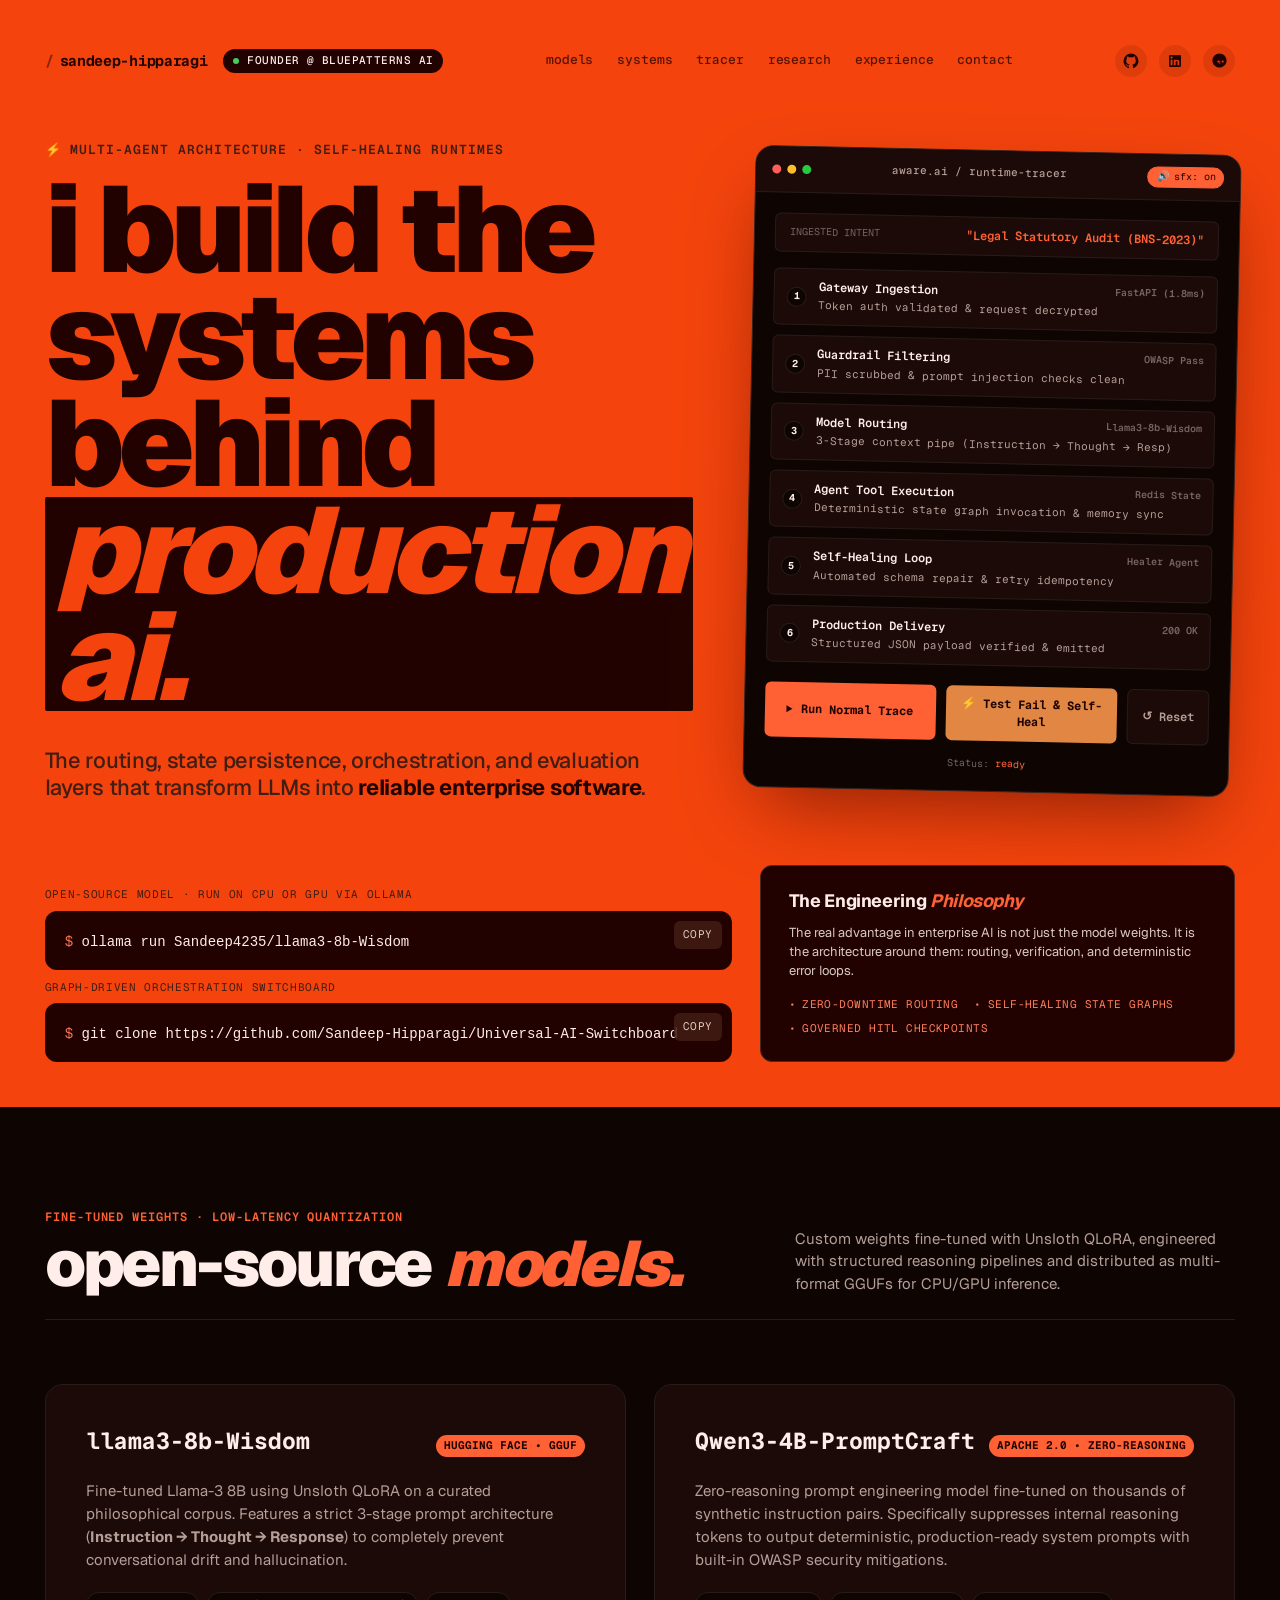
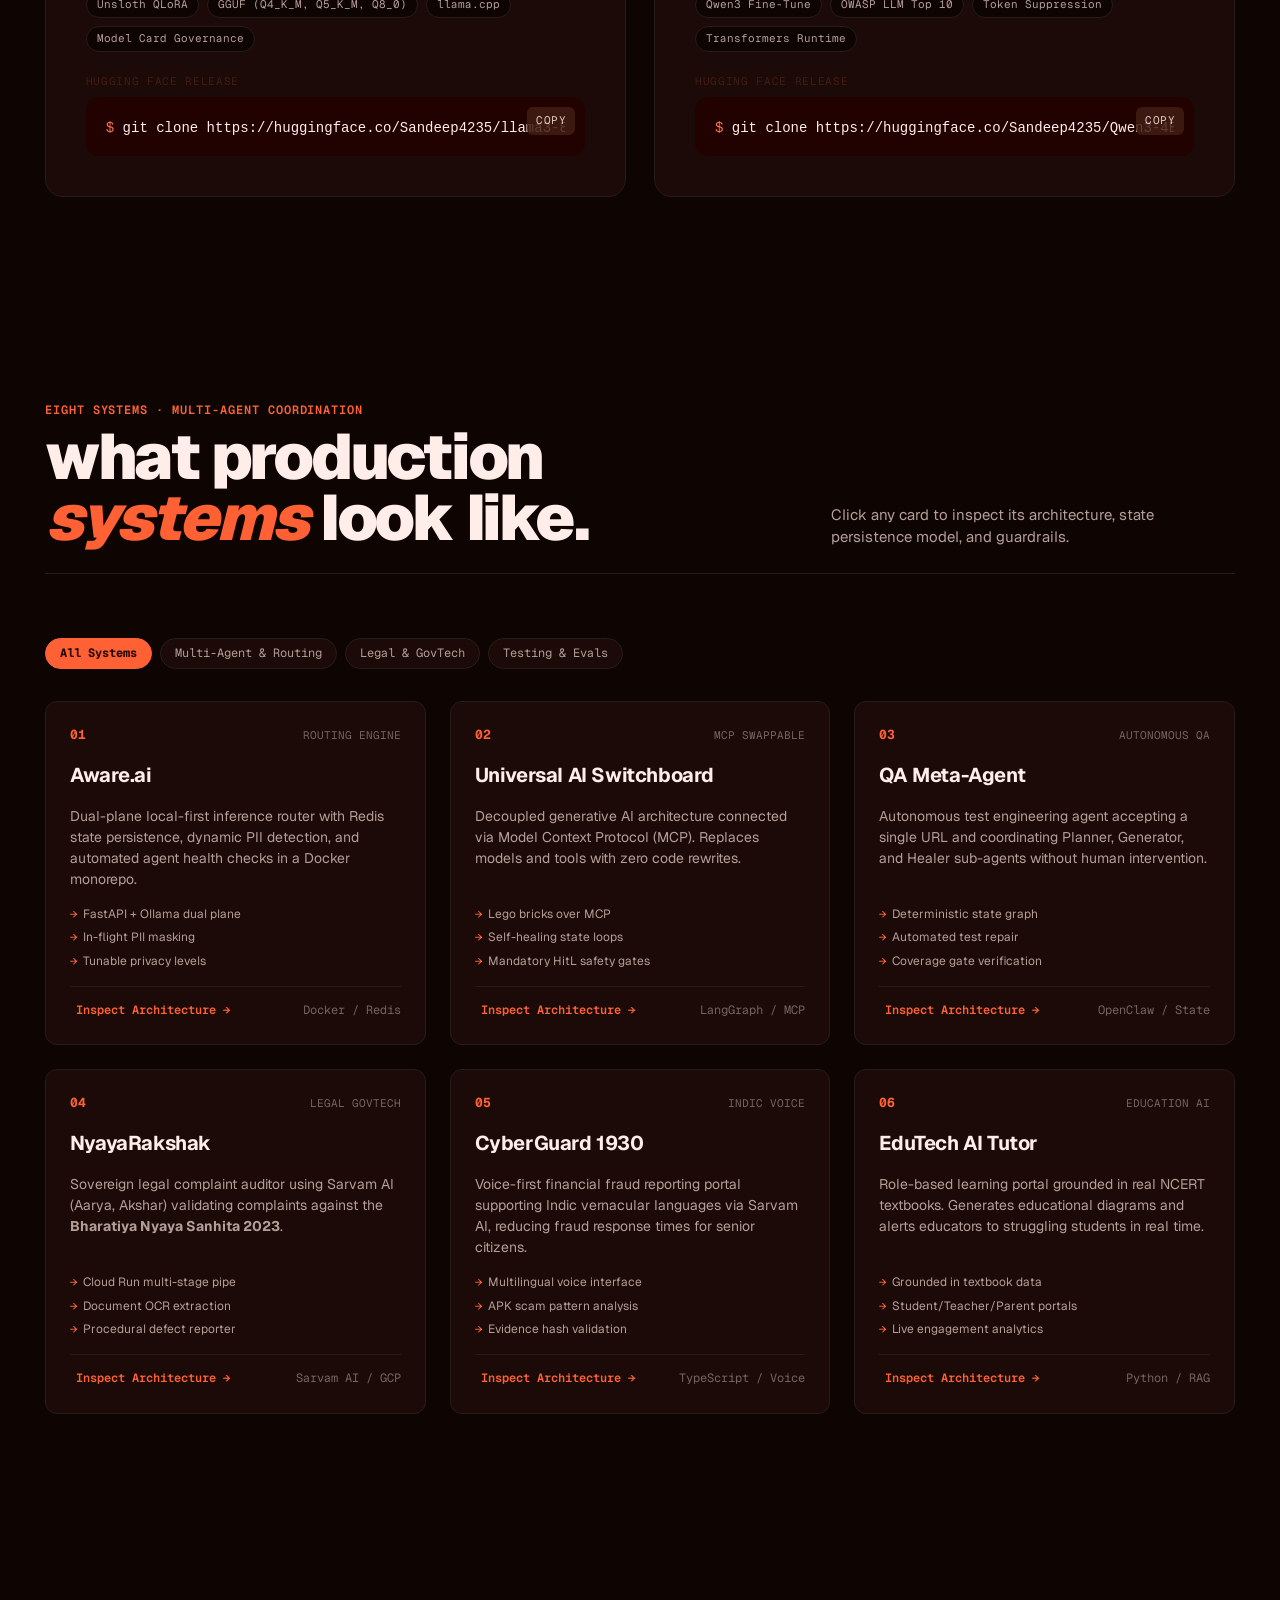
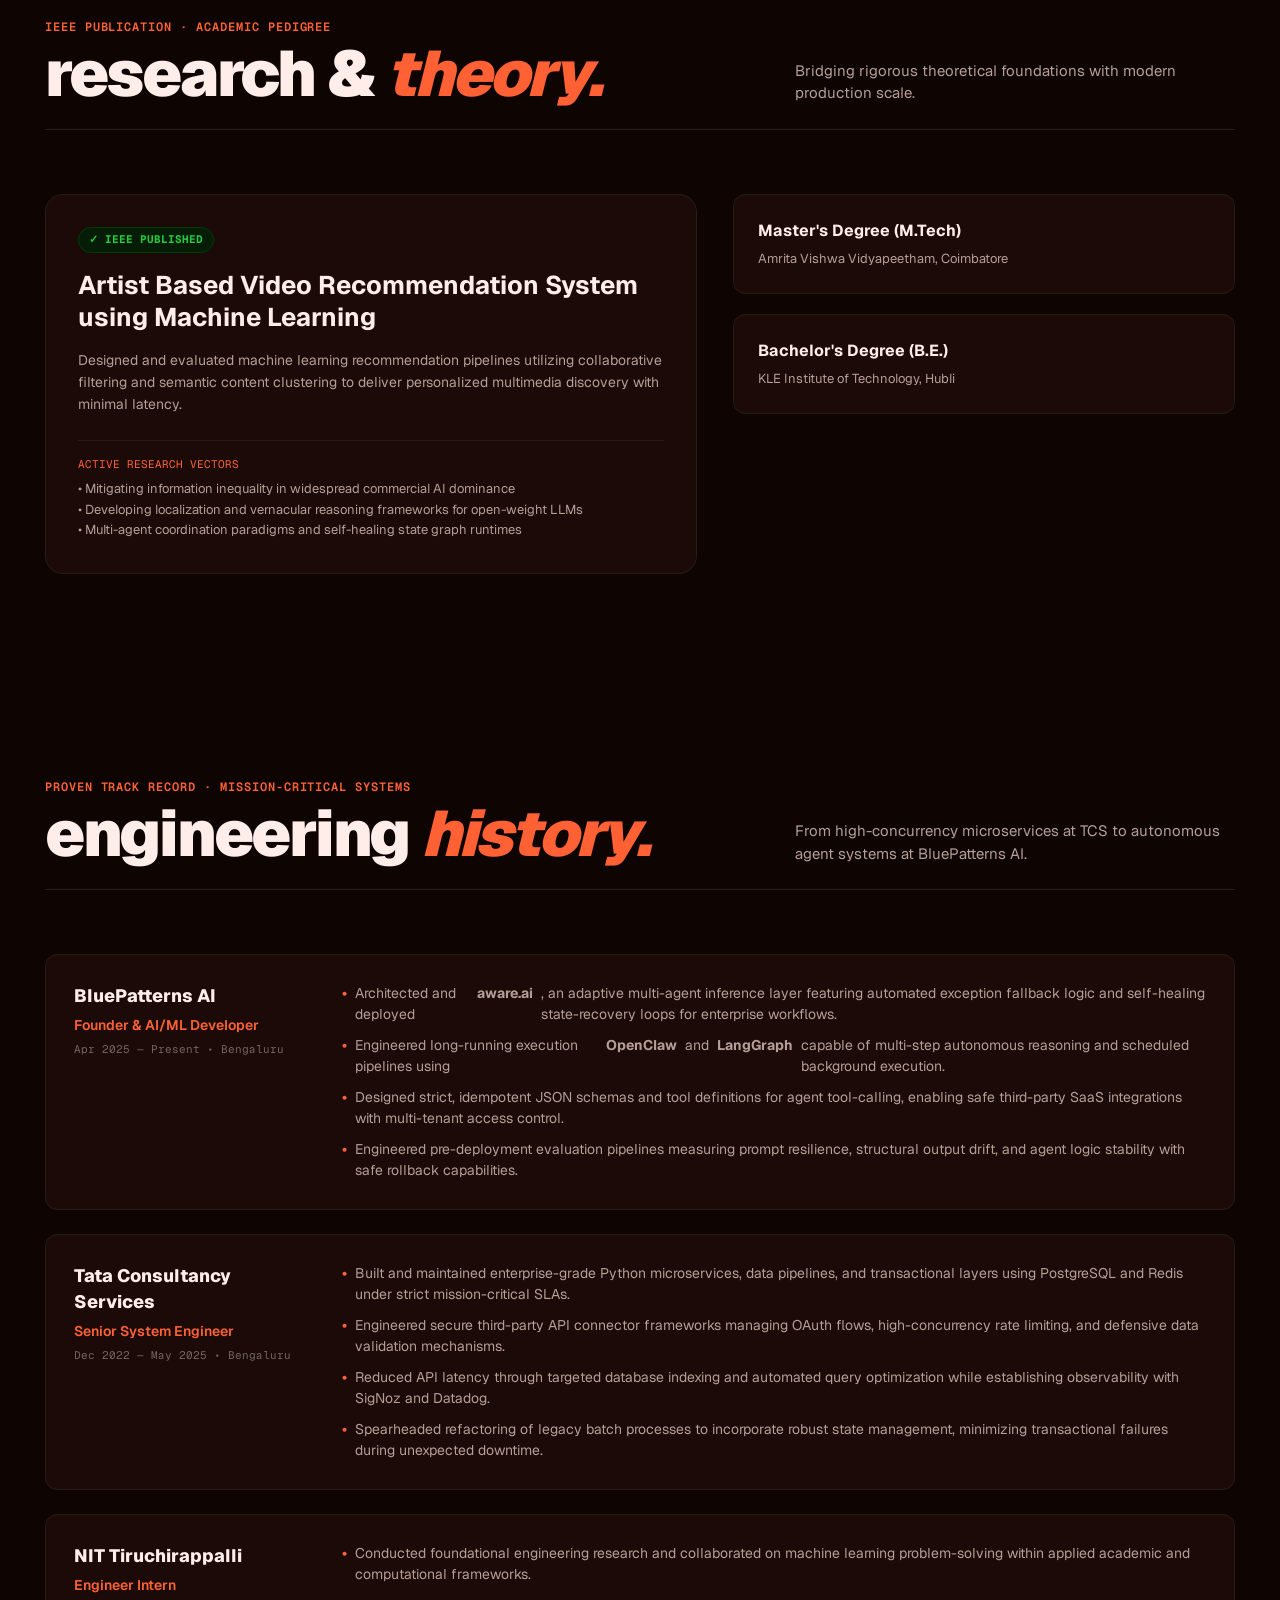
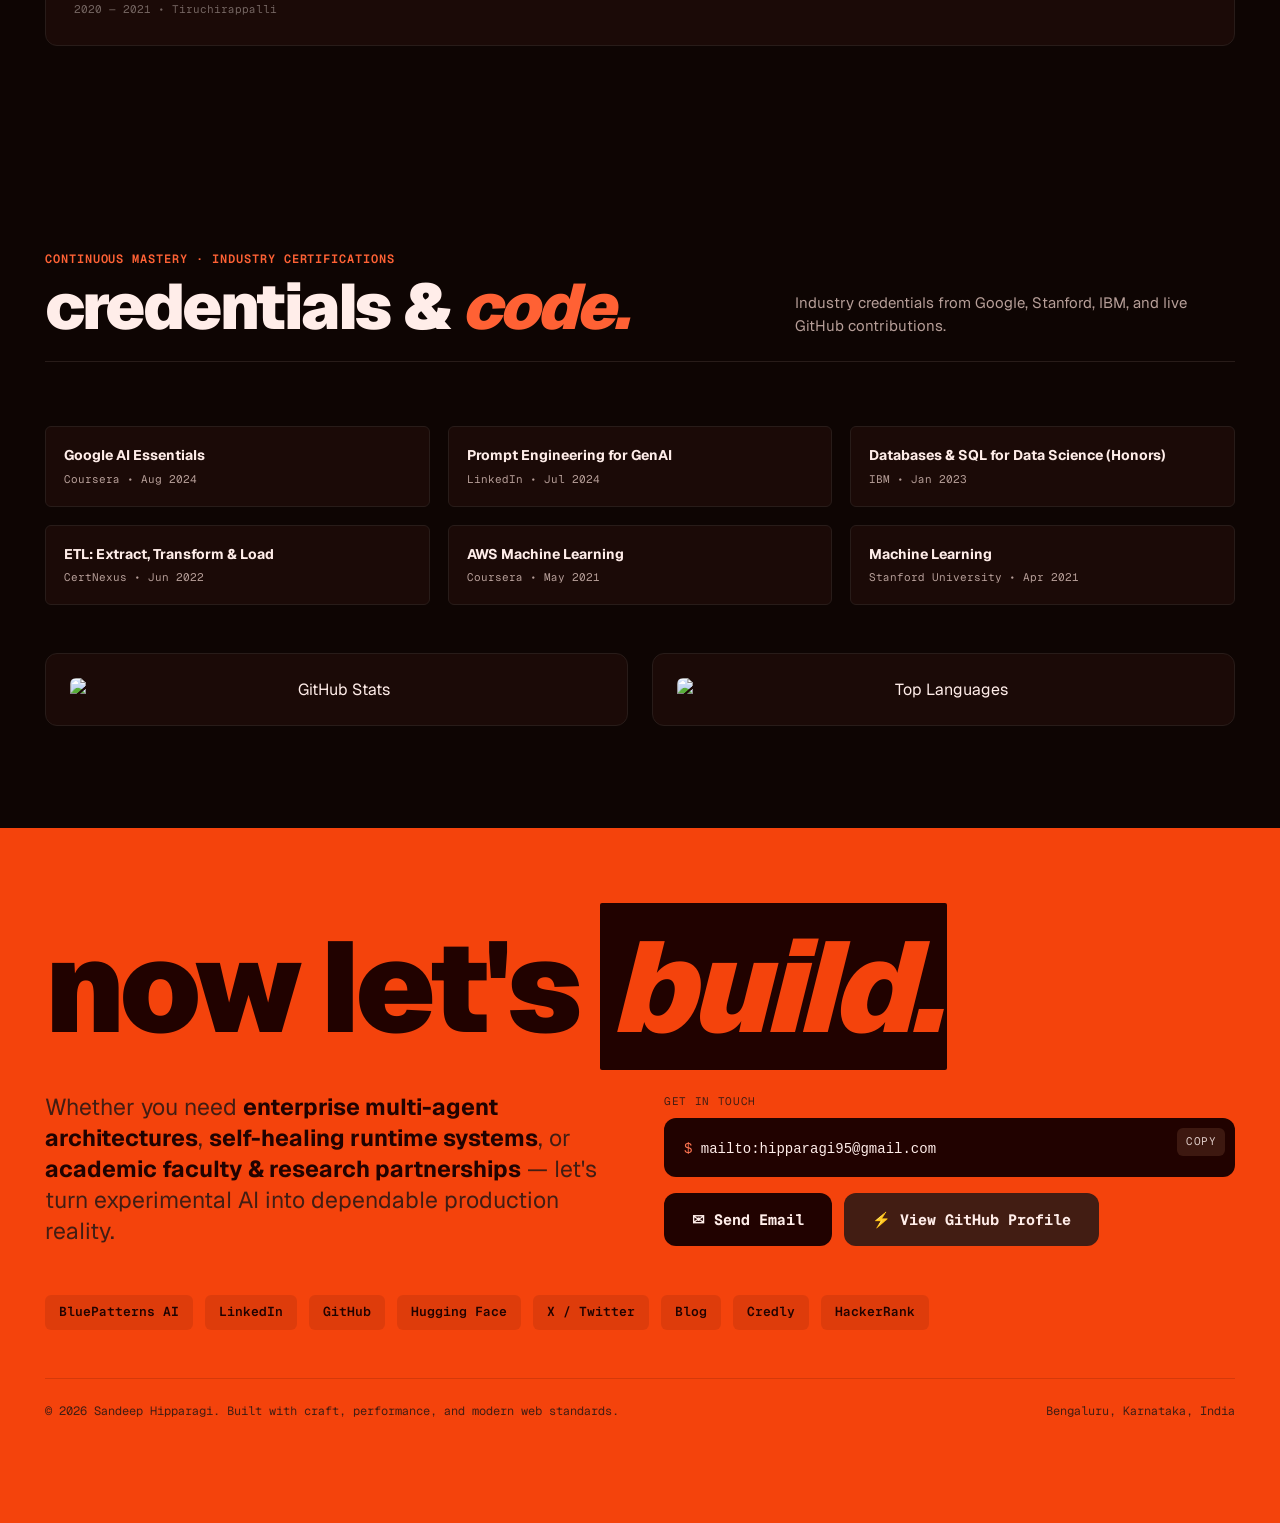
==== portfolio/index.html @ d3727019 "Remove resume.pdf references, CGPA/distinction scores, and failing streak stats widget" ====
<!doctype html>
<html lang="en">
<head>
  <meta charset="utf-8" />
  <meta name="viewport" content="width=device-width, initial-scale=1" />
  <title>Sandeep Hipparagi — AI Systems & Research Portfolio</title>
  <meta name="description" content="AI/ML Developer & Researcher. Multi-Agent Systems, Self-Healing Architectures, and Production LLM Infrastructure. Founder of BluePatterns AI." />
  <meta name="theme-color" content="#e26a3a" />
  <meta property="og:title" content="Sandeep Hipparagi — Production AI Architect & Researcher" />
  <meta property="og:description" content="The real advantage in AI is not just the model. It is the architecture around it." />
  <meta property="og:type" content="website" />
  
  <link rel="preconnect" href="https://fonts.googleapis.com" />
  <link rel="preconnect" href="https://fonts.gstatic.com" crossorigin />
  <link href="https://fonts.googleapis.com/css2?family=Geist:wght@400;500;600;700;900&family=Geist+Mono:wght@400;500;600;700&display=swap" rel="stylesheet" />
  <link rel="stylesheet" href="styles.css" />
</head>
<body>
  <a class="skip-link" href="#main">skip to content</a>

  <!-- ============================================================
       HERO SECTION
       ============================================================ -->
  <header class="hero">
    <div class="topbar">
      <div class="topbar-left">
        <span class="mark"><span class="slash">/</span>sandeep-hipparagi</span>
        <span class="status-pill"><span class="pulse-dot"></span> Founder @ BluePatterns AI</span>
      </div>
      <nav aria-label="primary">
        <a href="#models">models</a>
        <a href="#systems">systems</a>
        <a href="#simulator">tracer</a>
        <a href="#research">research</a>
        <a href="#experience">experience</a>
        <a href="#contact">contact</a>
      </nav>
      <div class="topbar-actions">
        <a class="icon-btn" href="https://github.com/Sandeep-Hipparagi" target="_blank" rel="noopener" aria-label="GitHub Profile" title="GitHub">
          <svg width="18" height="18" viewBox="0 0 24 24" fill="currentColor"><path d="M12 2A10 10 0 0 0 2 12c0 4.42 2.87 8.17 6.84 9.5.5.08.66-.23.66-.5v-1.69c-2.77.6-3.36-1.34-3.36-1.34-.46-1.16-1.11-1.47-1.11-1.47-.91-.62.07-.6.07-.6 1 .07 1.53 1.03 1.53 1.03.87 1.52 2.34 1.07 2.91.83.09-.65.35-1.09.63-1.34-2.22-.25-4.55-1.11-4.55-4.92 0-1.11.38-2 1.03-2.71-.1-.25-.45-1.29.1-2.64 0 0 .84-.27 2.75 1.02.79-.22 1.65-.33 2.5-.33.85 0 1.71.11 2.5.33 1.91-1.29 2.75-1.02 2.75-1.02.55 1.35.2 2.39.1 2.64.65.71 1.03 1.6 1.03 2.71 0 3.82-2.34 4.66-4.57 4.91.36.31.69.92.69 1.85V21c0 .27.16.59.67.5C19.14 20.16 22 16.42 22 12A10 10 0 0 0 12 2z"/></svg>
        </a>
        <a class="icon-btn" href="https://linkedin.com/in/sandeephipparagi" target="_blank" rel="noopener" aria-label="LinkedIn Profile" title="LinkedIn">
          <svg width="16" height="16" viewBox="0 0 24 24" fill="currentColor"><path d="M19 3a2 2 0 0 1 2 2v14a2 2 0 0 1-2 2H5a2 2 0 0 1-2-2V5a2 2 0 0 1 2-2h14m-.5 15.5v-5.3a3.26 3.26 0 0 0-3.26-3.26c-.85 0-1.84.52-2.28 1.3v-1.11h-2.79v8.37h2.79v-4.93c0-.77.62-1.4 1.39-1.4a1.4 1.4 0 0 1 1.4 1.4v4.93h2.75M6.88 8.56a1.68 1.68 0 0 0 1.68-1.68c0-.93-.75-1.69-1.68-1.69a1.69 1.69 0 0 0-1.69 1.69c0 .93.76 1.68 1.69 1.68m1.39 9.94v-8.37H5.5v8.37h2.77z"/></svg>
        </a>
        <a class="icon-btn" href="https://huggingface.co/Sandeep4235" target="_blank" rel="noopener" aria-label="Hugging Face Models" title="Hugging Face">
          <svg width="17" height="17" viewBox="0 0 24 24" fill="currentColor"><path d="M12 2C6.48 2 2 6.48 2 12s4.48 10 10 10 10-4.48 10-10S17.52 2 12 2zm1 14.5c0 .28-.22.5-.5.5s-.5-.22-.5-.5v-3c0-.28.22-.5.5-.5s.5.22.5.5v3zm-4-3c0-.83.67-1.5 1.5-1.5s1.5.67 1.5 1.5-.67 1.5-1.5 1.5-1.5-.67-1.5-1.5zm6 0c0-.83.67-1.5 1.5-1.5s1.5.67 1.5 1.5-.67 1.5-1.5 1.5-1.5-.67-1.5-1.5z"/></svg>
        </a>
      </div>
    </div>

    <!-- Hero Main -->
    <div class="hero-main">
      <div class="hero-body">
        <p class="hero-tagline"><span>⚡</span> multi-agent architecture · self-healing runtimes</p>
        <h1 class="hero-headline">i build the systems<br/>behind <span class="emph">production ai.</span></h1>
        <p class="hero-sub">The routing, state persistence, orchestration, and evaluation layers that transform LLMs into <strong>reliable enterprise software</strong>.</p>
      </div>

      <!-- Hero Interactive Tracer Card -->
      <aside class="hero-sim-card" id="simulator" aria-label="Interactive State Graph Simulator">
        <div class="sim-header">
          <div class="sim-dots">
            <span class="sim-dot red"></span>
            <span class="sim-dot yellow"></span>
            <span class="sim-dot green"></span>
          </div>
          <span class="sim-title">aware.ai / runtime-tracer</span>
          <button id="sim-audio-toggle" class="sim-audio-btn" type="button" aria-pressed="true">
            <span>🔊</span> <span class="audio-label">sfx: on</span>
          </button>
        </div>

        <div class="sim-screen">
          <div class="sim-query-box">
            <span class="sim-query-label">Ingested Intent</span>
            <span class="sim-query-text">"Legal Statutory Audit (BNS-2023)"</span>
          </div>

          <div class="sim-graph">
            <div class="sim-step" data-step-num="1" data-state="idle">
              <span class="step-indicator">1</span>
              <div class="step-details">
                <div class="step-name"><span>Gateway Ingestion</span> <span class="step-metric">FastAPI (1.8ms)</span></div>
                <div class="step-desc">Token auth validated & request decrypted</div>
              </div>
            </div>

            <div class="sim-step" data-step-num="2" data-state="idle">
              <span class="step-indicator">2</span>
              <div class="step-details">
                <div class="step-name"><span>Guardrail Filtering</span> <span class="step-metric">OWASP Pass</span></div>
                <div class="step-desc">PII scrubbed & prompt injection checks clean</div>
              </div>
            </div>

            <div class="sim-step" data-step-num="3" data-state="idle">
              <span class="step-indicator">3</span>
              <div class="step-details">
                <div class="step-name"><span>Model Routing</span> <span class="step-metric">Llama3-8b-Wisdom</span></div>
                <div class="step-desc">3-Stage context pipe (Instruction → Thought → Resp)</div>
              </div>
            </div>

            <div class="sim-step" data-step-num="4" data-state="idle">
              <span class="step-indicator">4</span>
              <div class="step-details">
                <div class="step-name"><span>Agent Tool Execution</span> <span class="step-metric">Redis State</span></div>
                <div class="step-desc">Deterministic state graph invocation & memory sync</div>
              </div>
            </div>

            <div class="sim-step" data-step-num="5" data-state="idle">
              <span class="step-indicator">5</span>
              <div class="step-details">
                <div class="step-name"><span>Self-Healing Loop</span> <span class="step-metric">Healer Agent</span></div>
                <div class="step-desc">Automated schema repair & retry idempotency</div>
              </div>
            </div>

            <div class="sim-step" data-step-num="6" data-state="idle">
              <span class="step-indicator">6</span>
              <div class="step-details">
                <div class="step-name"><span>Production Delivery</span> <span class="step-metric">200 OK</span></div>
                <div class="step-desc">Structured JSON payload verified & emitted</div>
              </div>
            </div>
          </div>

          <div class="sim-controls">
            <button id="sim-run-btn" class="sim-trigger-btn" type="button">▶ Run Normal Trace</button>
            <button id="sim-fail-btn" class="sim-trigger-btn" style="background: #e28743;" type="button">⚡ Test Fail & Self-Heal</button>
            <button id="sim-reset-btn" class="sim-reset-btn" type="button">↺ Reset</button>
          </div>
          <div style="font-size: 10px; color: var(--dark-ink-dim); text-align: center;">Status: <span id="sim-status-text" style="color: var(--dark-accent);">ready</span></div>
        </div>
      </aside>
    </div>

    <!-- Hero Footer -->
    <div class="hero-foot">
      <div class="install-stack">
        <span class="install-label">open-source model · run on CPU or GPU via Ollama</span>
        <pre class="install" aria-label="Run Wisdom Model command"><span class="copy-wrap"><button class="copy" type="button" data-copy="ollama run Sandeep4235/llama3-8b-Wisdom">copy</button></span><code><span class="prompt">$</span> ollama run Sandeep4235/llama3-8b-Wisdom</code></pre>
        <span class="install-label">graph-driven orchestration switchboard</span>
        <pre class="install" aria-label="Clone Switchboard command"><span class="copy-wrap"><button class="copy" type="button" data-copy="git clone https://github.com/Sandeep-Hipparagi/Universal-AI-Switchboard">copy</button></span><code><span class="prompt">$</span> git clone https://github.com/Sandeep-Hipparagi/Universal-AI-Switchboard</code></pre>
      </div>

      <aside class="hlb-card">
        <h2 class="hlb-title">The Engineering <em>Philosophy</em></h2>
        <p class="hlb-copy">The real advantage in enterprise AI is not just the model weights. It is the architecture around them: routing, verification, and deterministic error loops.</p>
        <ul class="hlb-facts">
          <li>Zero-downtime routing</li>
          <li>Self-healing state graphs</li>
          <li>Governed HitL checkpoints</li>
        </ul>
      </aside>
    </div>
  </header>

  <!-- ============================================================
       MAIN SECTIONS
       ============================================================ -->
  <main id="main">

    <!-- SECTION 1: OPEN-SOURCE MODELS & GGUFS -->
    <section class="section" id="models" aria-labelledby="models-title">
      <div class="section-head">
        <div>
          <p class="section-eyebrow">fine-tuned weights · low-latency quantization</p>
          <h2 class="section-title" id="models-title">open-source <em>models.</em></h2>
        </div>
        <p class="section-desc">Custom weights fine-tuned with Unsloth QLoRA, engineered with structured reasoning pipelines and distributed as multi-format GGUFs for CPU/GPU inference.</p>
      </div>

      <div class="spotlight-grid">
        <!-- Model 1 -->
        <article class="spotlight-card">
          <div class="card-top">
            <span class="card-cmd">llama3-8b-Wisdom</span>
            <span class="card-badge">Hugging Face • GGUF</span>
          </div>
          <p class="card-summary">Fine-tuned Llama-3 8B using Unsloth QLoRA on a curated philosophical corpus. Features a strict 3-stage prompt architecture (<strong>Instruction → Thought → Response</strong>) to completely prevent conversational drift and hallucination.</p>
          
          <div class="tech-pills">
            <span class="tech-pill">Unsloth QLoRA</span>
            <span class="tech-pill">GGUF (Q4_K_M, Q5_K_M, Q8_0)</span>
            <span class="tech-pill">llama.cpp</span>
            <span class="tech-pill">Model Card Governance</span>
          </div>

          <div class="install-stack card-install">
            <span class="install-label">hugging face release</span>
            <pre class="install"><span class="copy-wrap"><button class="copy" type="button" data-copy="git clone https://huggingface.co/Sandeep4235/llama3-8b-Wisdom">copy</button></span><code><span class="prompt">$</span> git clone https://huggingface.co/Sandeep4235/llama3-8b-Wisdom</code></pre>
          </div>
        </article>

        <!-- Model 2 -->
        <article class="spotlight-card">
          <div class="card-top">
            <span class="card-cmd">Qwen3-4B-PromptCraft</span>
            <span class="card-badge">Apache 2.0 • Zero-Reasoning</span>
          </div>
          <p class="card-summary">Zero-reasoning prompt engineering model fine-tuned on thousands of synthetic instruction pairs. Specifically suppresses internal reasoning tokens to output deterministic, production-ready system prompts with built-in OWASP security mitigations.</p>
          
          <div class="tech-pills">
            <span class="tech-pill">Qwen3 Fine-Tune</span>
            <span class="tech-pill">OWASP LLM Top 10</span>
            <span class="tech-pill">Token Suppression</span>
            <span class="tech-pill">Transformers Runtime</span>
          </div>

          <div class="install-stack card-install">
            <span class="install-label">hugging face release</span>
            <pre class="install"><span class="copy-wrap"><button class="copy" type="button" data-copy="git clone https://huggingface.co/Sandeep4235/Qwen3-4B-PromptCraft">copy</button></span><code><span class="prompt">$</span> git clone https://huggingface.co/Sandeep4235/Qwen3-4B-PromptCraft</code></pre>
          </div>
        </article>
      </div>
    </section>

    <!-- SECTION 2: PRODUCTION SYSTEMS & MULTI-AGENT GALLERY -->
    <section class="section" id="systems" aria-labelledby="systems-title">
      <div class="section-head">
        <div>
          <p class="section-eyebrow">eight systems · multi-agent coordination</p>
          <h2 class="section-title" id="systems-title">what production <em>systems</em> look like.</h2>
        </div>
        <p class="section-desc">Click any card to inspect its architecture, state persistence model, and guardrails.</p>
      </div>

      <!-- Filter Bar -->
      <div class="filter-bar">
        <button class="filter-btn" type="button" data-filter="all" data-active="true">All Systems</button>
        <button class="filter-btn" type="button" data-filter="orchestration">Multi-Agent & Routing</button>
        <button class="filter-btn" type="button" data-filter="legal">Legal & GovTech</button>
        <button class="filter-btn" type="button" data-filter="evals">Testing & Evals</button>
      </div>

      <!-- Gallery Bento Grid -->
      <div class="gallery-grid">
        <!-- System 1 -->
        <article class="gallery-card" data-category="orchestration">
          <div class="card-header-row">
            <span class="card-number">01</span>
            <span class="card-cat">Routing Engine</span>
          </div>
          <h3 class="card-title">Aware.ai</h3>
          <p class="card-desc">Dual-plane local-first inference router with Redis state persistence, dynamic PII detection, and automated agent health checks in a Docker monorepo.</p>
          <ul class="card-features">
            <li>FastAPI + Ollama dual plane</li>
            <li>In-flight PII masking</li>
            <li>Tunable privacy levels</li>
          </ul>
          <div class="card-footer">
            <button class="card-link" type="button" data-inspect="aware">Inspect Architecture →</button>
            <span style="color: var(--dark-ink-dim);">Docker / Redis</span>
          </div>
        </article>

        <!-- System 2 -->
        <article class="gallery-card" data-category="orchestration">
          <div class="card-header-row">
            <span class="card-number">02</span>
            <span class="card-cat">MCP Swappable</span>
          </div>
          <h3 class="card-title">Universal AI Switchboard</h3>
          <p class="card-desc">Decoupled generative AI architecture connected via Model Context Protocol (MCP). Replaces models and tools with zero code rewrites.</p>
          <ul class="card-features">
            <li>Lego bricks over MCP</li>
            <li>Self-healing state loops</li>
            <li>Mandatory HitL safety gates</li>
          </ul>
          <div class="card-footer">
            <button class="card-link" type="button" data-inspect="switchboard">Inspect Architecture →</button>
            <span style="color: var(--dark-ink-dim);">LangGraph / MCP</span>
          </div>
        </article>

        <!-- System 3 -->
        <article class="gallery-card" data-category="evals">
          <div class="card-header-row">
            <span class="card-number">03</span>
            <span class="card-cat">Autonomous QA</span>
          </div>
          <h3 class="card-title">QA Meta-Agent</h3>
          <p class="card-desc">Autonomous test engineering agent accepting a single URL and coordinating Planner, Generator, and Healer sub-agents without human intervention.</p>
          <ul class="card-features">
            <li>Deterministic state graph</li>
            <li>Automated test repair</li>
            <li>Coverage gate verification</li>
          </ul>
          <div class="card-footer">
            <button class="card-link" type="button" data-inspect="qa-agent">Inspect Architecture →</button>
            <span style="color: var(--dark-ink-dim);">OpenClaw / State</span>
          </div>
        </article>

        <!-- System 4 -->
        <article class="gallery-card" data-category="legal">
          <div class="card-header-row">
            <span class="card-number">04</span>
            <span class="card-cat">Legal GovTech</span>
          </div>
          <h3 class="card-title">NyayaRakshak</h3>
          <p class="card-desc">Sovereign legal complaint auditor using Sarvam AI (Aarya, Akshar) validating complaints against the <strong>Bharatiya Nyaya Sanhita 2023</strong>.</p>
          <ul class="card-features">
            <li>Cloud Run multi-stage pipe</li>
            <li>Document OCR extraction</li>
            <li>Procedural defect reporter</li>
          </ul>
          <div class="card-footer">
            <button class="card-link" type="button" data-inspect="nyayarakshak">Inspect Architecture →</button>
            <span style="color: var(--dark-ink-dim);">Sarvam AI / GCP</span>
          </div>
        </article>

        <!-- System 5 -->
        <article class="gallery-card" data-category="legal">
          <div class="card-header-row">
            <span class="card-number">05</span>
            <span class="card-cat">Indic Voice</span>
          </div>
          <h3 class="card-title">CyberGuard 1930</h3>
          <p class="card-desc">Voice-first financial fraud reporting portal supporting Indic vernacular languages via Sarvam AI, reducing fraud response times for senior citizens.</p>
          <ul class="card-features">
            <li>Multilingual voice interface</li>
            <li>APK scam pattern analysis</li>
            <li>Evidence hash validation</li>
          </ul>
          <div class="card-footer">
            <button class="card-link" type="button" data-inspect="cyberguard">Inspect Architecture →</button>
            <span style="color: var(--dark-ink-dim);">TypeScript / Voice</span>
          </div>
        </article>

        <!-- System 6 -->
        <article class="gallery-card" data-category="evals">
          <div class="card-header-row">
            <span class="card-number">06</span>
            <span class="card-cat">Education AI</span>
          </div>
          <h3 class="card-title">EduTech AI Tutor</h3>
          <p class="card-desc">Role-based learning portal grounded in real NCERT textbooks. Generates educational diagrams and alerts educators to struggling students in real time.</p>
          <ul class="card-features">
            <li>Grounded in textbook data</li>
            <li>Student/Teacher/Parent portals</li>
            <li>Live engagement analytics</li>
          </ul>
          <div class="card-footer">
            <button class="card-link" type="button" data-inspect="edutech">Inspect Architecture →</button>
            <span style="color: var(--dark-ink-dim);">Python / RAG</span>
          </div>
        </article>
      </div>
    </section>

    <!-- SECTION 3: RESEARCH & ACADEMIC BACKGROUND -->
    <section class="section" id="research" aria-labelledby="research-title">
      <div class="section-head">
        <div>
          <p class="section-eyebrow">ieee publication · academic pedigree</p>
          <h2 class="section-title" id="research-title">research & <em>theory.</em></h2>
        </div>
        <p class="section-desc">Bridging rigorous theoretical foundations with modern production scale.</p>
      </div>

      <div class="research-container">
        <div class="paper-card">
          <span class="paper-badge">✓ IEEE Published</span>
          <h3 class="paper-title">Artist Based Video Recommendation System using Machine Learning</h3>
          <p class="paper-abstract">Designed and evaluated machine learning recommendation pipelines utilizing collaborative filtering and semantic content clustering to deliver personalized multimedia discovery with minimal latency.</p>
          
          <div style="border-top: 1px solid var(--dark-rule); padding-top: 16px; margin-top: 8px;">
            <p style="font-family: 'Geist Mono', monospace; font-size: 11px; text-transform: uppercase; color: var(--dark-accent); margin: 0 0 6px 0;">Active Research Vectors</p>
            <p style="font-size: 13px; color: var(--dark-ink-soft); margin: 0; line-height: 1.6;">
              • Mitigating information inequality in widespread commercial AI dominance<br/>
              • Developing localization and vernacular reasoning frameworks for open-weight LLMs<br/>
              • Multi-agent coordination paradigms and self-healing state graph runtimes
            </p>
          </div>
        </div>

        <div class="academic-sidebar">
          <div class="academic-card">
            <h4>Master's Degree (M.Tech)</h4>
            <p>Amrita Vishwa Vidyapeetham, Coimbatore</p>
          </div>
          <div class="academic-card">
            <h4>Bachelor's Degree (B.E.)</h4>
            <p>KLE Institute of Technology, Hubli</p>
          </div>
        </div>
      </div>
    </section>

    <!-- SECTION 4: ENTERPRISE EXPERIENCE TIMELINE -->
    <section class="section" id="experience" aria-labelledby="experience-title">
      <div class="section-head">
        <div>
          <p class="section-eyebrow">proven track record · mission-critical systems</p>
          <h2 class="section-title" id="experience-title">engineering <em>history.</em></h2>
        </div>
        <p class="section-desc">From high-concurrency microservices at TCS to autonomous agent systems at BluePatterns AI.</p>
      </div>

      <div class="timeline">
        <!-- Job 1 -->
        <article class="timeline-card">
          <div class="timeline-meta">
            <span class="timeline-company">BluePatterns AI</span>
            <span class="timeline-role">Founder & AI/ML Developer</span>
            <span class="timeline-date">Apr 2025 — Present • Bengaluru</span>
          </div>
          <div class="timeline-content">
            <ul>
              <li>Architected and deployed <strong>aware.ai</strong>, an adaptive multi-agent inference layer featuring automated exception fallback logic and self-healing state-recovery loops for enterprise workflows.</li>
              <li>Engineered long-running execution pipelines using <strong>OpenClaw</strong> and <strong>LangGraph</strong> capable of multi-step autonomous reasoning and scheduled background execution.</li>
              <li>Designed strict, idempotent JSON schemas and tool definitions for agent tool-calling, enabling safe third-party SaaS integrations with multi-tenant access control.</li>
              <li>Engineered pre-deployment evaluation pipelines measuring prompt resilience, structural output drift, and agent logic stability with safe rollback capabilities.</li>
            </ul>
          </div>
        </article>

        <!-- Job 2 -->
        <article class="timeline-card">
          <div class="timeline-meta">
            <span class="timeline-company">Tata Consultancy Services</span>
            <span class="timeline-role">Senior System Engineer</span>
            <span class="timeline-date">Dec 2022 — May 2025 • Bengaluru</span>
          </div>
          <div class="timeline-content">
            <ul>
              <li>Built and maintained enterprise-grade Python microservices, data pipelines, and transactional layers using PostgreSQL and Redis under strict mission-critical SLAs.</li>
              <li>Engineered secure third-party API connector frameworks managing OAuth flows, high-concurrency rate limiting, and defensive data validation mechanisms.</li>
              <li>Reduced API latency through targeted database indexing and automated query optimization while establishing observability with SigNoz and Datadog.</li>
              <li>Spearheaded refactoring of legacy batch processes to incorporate robust state management, minimizing transactional failures during unexpected downtime.</li>
            </ul>
          </div>
        </article>

        <!-- Job 3 -->
        <article class="timeline-card">
          <div class="timeline-meta">
            <span class="timeline-company">NIT Tiruchirappalli</span>
            <span class="timeline-role">Engineer Intern</span>
            <span class="timeline-date">2020 — 2021 • Tiruchirappalli</span>
          </div>
          <div class="timeline-content">
            <ul>
              <li>Conducted foundational engineering research and collaborated on machine learning problem-solving within applied academic and computational frameworks.</li>
            </ul>
          </div>
        </article>
      </div>
    </section>

    <!-- SECTION 5: CREDENTIALS & GITHUB ANALYTICS -->
    <section class="section" id="credentials" aria-labelledby="creds-title">
      <div class="section-head">
        <div>
          <p class="section-eyebrow">continuous mastery · industry certifications</p>
          <h2 class="section-title" id="creds-title">credentials & <em>code.</em></h2>
        </div>
        <p class="section-desc">Industry credentials from Google, Stanford, IBM, and live GitHub contributions.</p>
      </div>

      <div class="certs-grid">
        <div class="cert-card">
          <span class="cert-name">Google AI Essentials</span>
          <span class="cert-issuer">Coursera • Aug 2024</span>
        </div>
        <div class="cert-card">
          <span class="cert-name">Prompt Engineering for GenAI</span>
          <span class="cert-issuer">LinkedIn • Jul 2024</span>
        </div>
        <div class="cert-card">
          <span class="cert-name">Databases & SQL for Data Science (Honors)</span>
          <span class="cert-issuer">IBM • Jan 2023</span>
        </div>
        <div class="cert-card">
          <span class="cert-name">ETL: Extract, Transform & Load</span>
          <span class="cert-issuer">CertNexus • Jun 2022</span>
        </div>
        <div class="cert-card">
          <span class="cert-name">AWS Machine Learning</span>
          <span class="cert-issuer">Coursera • May 2021</span>
        </div>
        <div class="cert-card">
          <span class="cert-name">Machine Learning</span>
          <span class="cert-issuer">Stanford University • Apr 2021</span>
        </div>
      </div>

      <!-- GitHub Activity Stats -->
      <div class="stats-container" style="grid-template-columns: repeat(2, 1fr);">
        <div class="stat-item">
          <img src="https://github-readme-stats.vercel.app/api?username=Sandeep-Hipparagi&show_icons=true&theme=radical&rank_icon=github" alt="GitHub Stats" loading="lazy" />
        </div>
        <div class="stat-item">
          <img src="https://github-readme-stats.vercel.app/api/top-langs/?username=Sandeep-Hipparagi&layout=compact&theme=radical" alt="Top Languages" loading="lazy" />
        </div>
      </div>
    </section>

  </main>

  <!-- ============================================================
       OUTRO & FOOTER (Warm Amber Launchpad Style)
       ============================================================ -->
  <footer class="outro" id="contact">
    <div class="outro-inner">
      <h2 class="outro-headline">now let's <em>build.</em></h2>

      <div class="outro-grid">
        <p class="outro-copy">
          Whether you need <strong>enterprise multi-agent architectures</strong>, <strong>self-healing runtime systems</strong>, or <strong>academic faculty & research partnerships</strong> — let's turn experimental AI into dependable production reality.
        </p>

        <div class="outro-actions">
          <div class="install-stack">
            <span class="install-label">get in touch</span>
            <pre class="install"><span class="copy-wrap"><button class="copy" type="button" data-copy="hipparagi95@gmail.com">copy</button></span><code><span class="prompt">$</span> mailto:hipparagi95@gmail.com</code></pre>
          </div>
          <div style="display: flex; gap: 12px; flex-wrap: wrap;">
            <a class="btn-primary" href="mailto:hipparagi95@gmail.com">✉ Send Email</a>
            <a class="btn-primary" style="background: oklch(28% 0.06 var(--hue));" href="https://github.com/Sandeep-Hipparagi" target="_blank" rel="noopener">⚡ View GitHub Profile</a>
          </div>
        </div>
      </div>

      <div class="social-links">
        <a href="https://bluepatterns.ai/" target="_blank" rel="noopener">BluePatterns AI</a>
        <a href="https://linkedin.com/in/sandeephipparagi" target="_blank" rel="noopener">LinkedIn</a>
        <a href="https://github.com/Sandeep-Hipparagi" target="_blank" rel="noopener">GitHub</a>
        <a href="https://huggingface.co/Sandeep4235" target="_blank" rel="noopener">Hugging Face</a>
        <a href="https://twitter.com/hipparagi_here" target="_blank" rel="noopener">X / Twitter</a>
        <a href="https://sandeephipparagi.blogspot.com/" target="_blank" rel="noopener">Blog</a>
        <a href="https://www.credly.com/users/sandeep-sukumar-hipparagi" target="_blank" rel="noopener">Credly</a>
        <a href="https://www.hackerrank.com/sandeeph1537" target="_blank" rel="noopener">HackerRank</a>
      </div>

      <div class="colophon">
        <span>© 2026 Sandeep Hipparagi. Built with craft, performance, and modern web standards.</span>
        <span>Bengaluru, Karnataka, India</span>
      </div>
    </div>
  </footer>

  <!-- System Inspection Native Modal Dialog -->
  <dialog id="system-inspect-modal" class="system-modal" aria-labelledby="modal-title">
    <h3 id="modal-title" style="margin-top: 0; color: var(--dark-accent); font-family: 'Geist Mono', monospace; font-size: 18px;"></h3>
    <div id="modal-body" style="font-size: 14px; line-height: 1.6; color: var(--dark-ink-soft);"></div>
    <form method="dialog">
      <button type="submit" class="btn-primary" style="padding: 8px 16px; font-size: 13px;">Close</button>
    </form>
  </dialog>

  <script src="main.js" defer></script>
</body>
</html>
---- portfolio/styles.css ----
/* Sandeep Hipparagi — AI Systems & Research Portfolio */
/* Aesthetic inspired by /brag (https://latent-spaces.github.io/brag/) */

:root {
  --hue: 35;

  /* Hero Theme (Warm Amber / Dark Ink) */
  --hero-bg: oklch(64% 0.22 var(--hue));
  --hero-ink: oklch(16% 0.06 var(--hue));
  --hero-ink-soft: oklch(28% 0.06 var(--hue));
  --hero-tint: oklch(96% 0.02 var(--hue));

  /* Dark Obsidian System Theme */
  --dark-bg: oklch(13% 0.02 var(--hue));
  --dark-bg-elev: oklch(17% 0.03 var(--hue));
  --dark-bg-hover: oklch(22% 0.04 var(--hue));
  --dark-ink: oklch(96% 0.02 var(--hue));
  --dark-ink-soft: oklch(72% 0.03 var(--hue));
  --dark-ink-dim: oklch(52% 0.02 var(--hue));
  --dark-rule: oklch(24% 0.02 var(--hue));
  --dark-accent: oklch(72% 0.22 var(--hue));
  --dark-accent-glow: oklch(72% 0.22 var(--hue) / 0.25);
  --dark-success: oklch(68% 0.18 145);

  --radius-sm: 6px;
  --radius-md: 12px;
  --radius-lg: 18px;
  --radius-pill: 9999px;

  --ease-out: cubic-bezier(0.16, 1, 0.3, 1);
  --ease-spring: cubic-bezier(0.34, 1.56, 0.64, 1);

  --max-line: 65ch;
  --max-page: 1440px;
}

*, *::before, *::after {
  box-sizing: border-box;
}

html, body {
  margin: 0;
  padding: 0;
  scroll-behavior: smooth;
}

html {
  color-scheme: light dark;
}

body {
  font-family: "Geist", -apple-system, BlinkMacSystemFont, "Segoe UI", Roboto, sans-serif;
  font-feature-settings: "ss01", "ss03", "cv11";
  -webkit-font-smoothing: antialiased;
  text-rendering: optimizeLegibility;
  line-height: 1.45;
  background: var(--dark-bg);
  color: var(--dark-ink);
}

img, video {
  display: block;
  max-width: 100%;
  height: auto;
}

a {
  color: inherit;
  text-decoration: none;
}

button {
  font: inherit;
  cursor: pointer;
  border: none;
  background: none;
}

/* Accessibility: Skip Link */
.skip-link {
  position: absolute;
  top: -100px;
  left: 16px;
  background: var(--hero-ink);
  color: var(--hero-tint);
  padding: 10px 16px;
  border-radius: var(--radius-sm);
  text-decoration: none;
  font-family: "Geist Mono", monospace;
  font-size: 13px;
  font-weight: 500;
  z-index: 9999;
  transition: top 180ms ease;
}
.skip-link:focus {
  top: 16px;
  outline: 2px solid var(--dark-accent);
}

/* ============================================================
   HERO SECTION (High-Contrast Warm Amber Aesthetic)
   ============================================================ */
.hero {
  min-height: 100svh;
  background: var(--hero-bg);
  color: var(--hero-ink);
  display: grid;
  grid-template-rows: auto 1fr auto;
  padding: clamp(20px, 3.5vw, 48px);
  gap: clamp(40px, 5vw, 72px);
  position: relative;
  overflow: hidden;
}

/* Topbar */
.topbar {
  display: flex;
  align-items: center;
  justify-content: space-between;
  gap: 20px;
  font-family: "Geist Mono", monospace;
  font-size: 13px;
  letter-spacing: -0.01em;
  z-index: 10;
  max-width: var(--max-page);
  margin: 0 auto;
  width: 100%;
}

.topbar-left {
  display: flex;
  align-items: center;
  gap: 16px;
}

.topbar .mark {
  font-weight: 700;
  font-size: 15px;
  letter-spacing: -0.02em;
  display: inline-flex;
  align-items: center;
  gap: 6px;
}

.topbar .mark .slash {
  opacity: 0.5;
}

.status-pill {
  display: inline-flex;
  align-items: center;
  gap: 8px;
  background: var(--hero-ink);
  color: var(--hero-tint);
  padding: 4px 10px;
  border-radius: var(--radius-pill);
  font-size: 11px;
  font-weight: 500;
  text-transform: uppercase;
  letter-spacing: 0.04em;
}

.status-pill .pulse-dot {
  width: 6px;
  height: 6px;
  border-radius: 50%;
  background: oklch(75% 0.2 145);
  animation: pulse-glow 2s infinite ease-in-out;
}

@keyframes pulse-glow {
  0%, 100% { opacity: 0.4; transform: scale(1); }
  50% { opacity: 1; transform: scale(1.3); }
}

.topbar nav {
  display: flex;
  align-items: center;
  gap: clamp(14px, 2vw, 24px);
}

.topbar nav a {
  opacity: 0.75;
  transition: opacity 160ms var(--ease-out);
  font-weight: 500;
}
.topbar nav a:hover,
.topbar nav a:focus-visible {
  opacity: 1;
}

.topbar-actions {
  display: flex;
  align-items: center;
  gap: 12px;
}

.icon-btn {
  display: inline-flex;
  align-items: center;
  justify-content: center;
  width: 32px;
  height: 32px;
  border-radius: 50%;
  background: oklch(16% 0.06 var(--hue) / 0.1);
  color: var(--hero-ink);
  transition: background 160ms var(--ease-out), transform 160ms var(--ease-out);
}
.icon-btn:hover {
  background: var(--hero-ink);
  color: var(--hero-tint);
  transform: translateY(-1px);
}

/* Hero Main */
.hero-main {
  max-width: var(--max-page);
  margin: 0 auto;
  width: 100%;
  position: relative;
  z-index: 2;
  display: grid;
  grid-template-columns: minmax(0, 1.25fr) minmax(320px, 0.95fr);
  gap: clamp(32px, 5vw, 64px);
  align-items: center;
}

@media (max-width: 980px) {
  .hero-main {
    grid-template-columns: 1fr;
    gap: 36px;
  }
}

.hero-body {
  min-width: 0;
}

.hero-tagline {
  font-family: "Geist Mono", monospace;
  font-size: 13px;
  text-transform: uppercase;
  letter-spacing: 0.08em;
  font-weight: 600;
  color: var(--hero-ink-soft);
  margin: 0 0 16px 0;
  display: flex;
  align-items: center;
  gap: 8px;
}

.hero-headline {
  font-size: clamp(52px, 9.5vw, 136px);
  line-height: 0.88;
  letter-spacing: -0.045em;
  font-weight: 900;
  margin: 0;
  text-transform: lowercase;
}

.hero-headline .emph {
  font-style: italic;
  background: var(--hero-ink);
  color: var(--hero-bg);
  padding: 0 0.08em;
  border-radius: 2px;
  display: inline-block;
}

.hero-sub {
  margin: clamp(24px, 3vw, 36px) 0 0;
  max-width: 44ch;
  font-size: clamp(18px, 1.7vw, 24px);
  line-height: 1.25;
  letter-spacing: -0.015em;
  font-weight: 500;
  color: var(--hero-ink-soft);
}

.hero-sub strong {
  color: var(--hero-ink);
  font-weight: 700;
}

/* Hero Simulator Card */
.hero-sim-card {
  background: var(--dark-bg);
  color: var(--dark-ink);
  border-radius: var(--radius-lg);
  box-shadow: 0 32px 80px -20px oklch(20% 0.08 var(--hue) / 0.55);
  border: 1px solid oklch(28% 0.03 var(--hue));
  overflow: hidden;
  display: flex;
  flex-direction: column;
  transform: rotate(1.2deg);
  transition: transform 300ms var(--ease-out), box-shadow 300ms var(--ease-out);
}
.hero-sim-card:hover {
  transform: rotate(0deg) translateY(-4px);
  box-shadow: 0 40px 100px -20px oklch(20% 0.08 var(--hue) / 0.65);
}

.sim-header {
  padding: 12px 16px;
  background: var(--dark-bg-elev);
  border-bottom: 1px solid var(--dark-rule);
  display: flex;
  align-items: center;
  justify-content: space-between;
  font-family: "Geist Mono", monospace;
  font-size: 11px;
}

.sim-dots {
  display: flex;
  gap: 6px;
}
.sim-dot {
  width: 9px;
  height: 9px;
  border-radius: 50%;
  background: oklch(35% 0.03 var(--hue));
}
.sim-dot.red { background: #ff5f56; }
.sim-dot.yellow { background: #ffbd2e; }
.sim-dot.green { background: #27c93f; }

.sim-title {
  color: var(--dark-ink-soft);
  font-weight: 500;
}

.sim-audio-btn {
  display: inline-flex;
  align-items: center;
  gap: 5px;
  color: var(--dark-ink-soft);
  padding: 2px 8px;
  border-radius: var(--radius-pill);
  border: 1px solid var(--dark-rule);
  font-size: 10px;
  transition: all 160ms var(--ease-out);
}
.sim-audio-btn:hover {
  color: var(--dark-ink);
  border-color: var(--dark-accent);
}
.sim-audio-btn[aria-pressed="true"] {
  background: var(--dark-accent);
  color: var(--hero-ink);
  border-color: var(--dark-accent);
}

.sim-screen {
  padding: 20px;
  display: flex;
  flex-direction: column;
  gap: 16px;
  font-family: "Geist Mono", monospace;
  font-size: 12px;
}

.sim-query-box {
  background: var(--dark-bg-elev);
  padding: 10px 14px;
  border-radius: var(--radius-sm);
  border: 1px solid var(--dark-rule);
  display: flex;
  justify-content: space-between;
  align-items: center;
}
.sim-query-label {
  color: var(--dark-ink-dim);
  font-size: 10px;
  text-transform: uppercase;
}
.sim-query-text {
  color: var(--dark-accent);
  font-weight: 600;
}

.sim-graph {
  display: grid;
  gap: 10px;
  position: relative;
}

.sim-step {
  display: flex;
  align-items: center;
  gap: 12px;
  padding: 10px 12px;
  background: var(--dark-bg-elev);
  border-radius: var(--radius-sm);
  border: 1px solid var(--dark-rule);
  transition: all 260ms var(--ease-out);
}
.sim-step[data-state="active"] {
  border-color: var(--dark-accent);
  background: oklch(24% 0.05 var(--hue));
  box-shadow: 0 0 16px var(--dark-accent-glow);
}
.sim-step[data-state="success"] {
  border-color: var(--dark-success);
}
.sim-step[data-state="repair"] {
  border-color: #ffbd2e;
}

.step-indicator {
  width: 20px;
  height: 20px;
  border-radius: 50%;
  display: flex;
  align-items: center;
  justify-content: center;
  font-size: 10px;
  font-weight: 700;
  background: var(--dark-bg);
  border: 1px solid var(--dark-rule);
}
.sim-step[data-state="active"] .step-indicator {
  background: var(--dark-accent);
  color: var(--hero-ink);
  border-color: var(--dark-accent);
}
.sim-step[data-state="success"] .step-indicator {
  background: var(--dark-success);
  color: #0c0c0c;
}

.step-details {
  flex: 1;
  min-width: 0;
}
.step-name {
  font-weight: 600;
  color: var(--dark-ink);
  display: flex;
  justify-content: space-between;
}
.step-metric {
  font-size: 10px;
  color: var(--dark-ink-dim);
}
.step-desc {
  font-size: 11px;
  color: var(--dark-ink-soft);
  margin-top: 2px;
}

.sim-controls {
  display: flex;
  gap: 10px;
  margin-top: 4px;
}

.sim-trigger-btn {
  flex: 1;
  background: var(--dark-accent);
  color: var(--hero-ink);
  padding: 10px 14px;
  border-radius: var(--radius-sm);
  font-weight: 700;
  font-size: 12px;
  display: inline-flex;
  align-items: center;
  justify-content: center;
  gap: 6px;
  transition: transform 160ms var(--ease-out), filter 160ms var(--ease-out);
}
.sim-trigger-btn:hover {
  transform: translateY(-1px);
  filter: brightness(1.08);
}
.sim-reset-btn {
  background: var(--dark-bg-elev);
  color: var(--dark-ink-soft);
  border: 1px solid var(--dark-rule);
  padding: 10px 14px;
  border-radius: var(--radius-sm);
  font-weight: 600;
  font-size: 12px;
}
.sim-reset-btn:hover {
  color: var(--dark-ink);
  border-color: var(--dark-ink-soft);
}

/* Hero Footer / Install & Highlights */
.hero-foot {
  display: grid;
  grid-template-columns: minmax(0, 1.3fr) minmax(320px, 0.9fr);
  gap: 28px;
  align-items: end;
  z-index: 2;
  max-width: var(--max-page);
  margin: 0 auto;
  width: 100%;
}

@media (max-width: 900px) {
  .hero-foot {
    grid-template-columns: 1fr;
  }
}

.install-stack {
  display: grid;
  gap: 8px;
  justify-items: start;
  min-width: 0;
  max-width: 100%;
}

.install-label {
  font-family: "Geist Mono", monospace;
  font-size: 11px;
  letter-spacing: 0.06em;
  text-transform: uppercase;
  color: var(--hero-ink-soft);
  margin-top: 2px;
}

.install {
  font-family: "Geist Mono", monospace;
  background: var(--hero-ink);
  color: var(--hero-tint);
  padding: 16px 20px;
  border-radius: var(--radius-md);
  font-size: clamp(12px, 1.1vw, 14px);
  line-height: 1.6;
  display: inline-grid;
  gap: 4px;
  margin: 0;
  position: relative;
  width: 100%;
}

.install code {
  display: block;
  min-width: 0;
  overflow-x: auto;
  white-space: pre;
}

.install .prompt {
  color: oklch(72% 0.18 var(--hue));
}

.install .copy {
  position: absolute;
  top: 10px;
  right: 10px;
  background: oklch(28% 0.06 var(--hue));
  color: var(--hero-tint);
  border: none;
  border-radius: var(--radius-sm);
  padding: 5px 9px;
  font-family: inherit;
  font-size: 11px;
  letter-spacing: 0.04em;
  text-transform: uppercase;
  opacity: 0.85;
  transition: opacity 160ms var(--ease-out), background 160ms var(--ease-out);
}
.install .copy:hover,
.install .copy:focus-visible {
  opacity: 1;
  background: oklch(38% 0.08 var(--hue));
}
.install .copy[data-state="copied"] {
  background: var(--dark-success);
  color: oklch(15% 0.05 145);
}

/* Philosophy Sidebar Card */
.hlb-card {
  background: var(--hero-ink);
  color: var(--hero-tint);
  padding: 24px 28px;
  border-radius: var(--radius-md);
  display: flex;
  flex-direction: column;
  gap: 12px;
  border: 1px solid oklch(32% 0.05 var(--hue));
}

.hlb-title {
  margin: 0;
  font-size: clamp(16px, 1.4vw, 20px);
  font-weight: 700;
  letter-spacing: -0.02em;
  line-height: 1.25;
}
.hlb-title em {
  font-style: italic;
  color: oklch(72% 0.22 var(--hue));
}

.hlb-copy {
  margin: 0;
  font-size: 13px;
  color: oklch(85% 0.02 var(--hue));
  line-height: 1.45;
}

.hlb-facts {
  list-style: none;
  padding: 0;
  margin: 4px 0 0 0;
  display: flex;
  flex-wrap: wrap;
  gap: 8px 16px;
  font-family: "Geist Mono", monospace;
  font-size: 11px;
  text-transform: uppercase;
  letter-spacing: 0.04em;
  color: oklch(75% 0.18 var(--hue));
}
.hlb-facts li {
  display: flex;
  align-items: center;
  gap: 6px;
}
.hlb-facts li::before {
  content: "•";
}

/* ============================================================
   MAIN CONTENT AREA (Dark Obsidian Theme)
   ============================================================ */
main {
  background: var(--dark-bg);
  color: var(--dark-ink);
  position: relative;
  overflow: hidden;
}

/* Section Common */
.section {
  padding: clamp(60px, 8vw, 120px) clamp(20px, 3.5vw, 48px);
  max-width: var(--max-page);
  margin: 0 auto;
  width: 100%;
}

.section-head {
  display: flex;
  justify-content: space-between;
  align-items: flex-end;
  gap: 32px;
  margin-bottom: clamp(36px, 5vw, 64px);
  border-bottom: 1px solid var(--dark-rule);
  padding-bottom: 24px;
}
@media (max-width: 800px) {
  .section-head {
    flex-direction: column;
    align-items: flex-start;
  }
}

.section-eyebrow {
  font-family: "Geist Mono", monospace;
  font-size: 12px;
  text-transform: uppercase;
  letter-spacing: 0.08em;
  color: var(--dark-accent);
  margin: 0 0 8px 0;
  font-weight: 600;
}

.section-title {
  font-size: clamp(36px, 5vw, 68px);
  line-height: 0.95;
  letter-spacing: -0.035em;
  font-weight: 900;
  margin: 0;
  text-transform: lowercase;
}
.section-title em {
  font-style: italic;
  color: var(--dark-accent);
}

.section-desc {
  max-width: 44ch;
  font-size: 15px;
  color: var(--dark-ink-soft);
  margin: 0;
  line-height: 1.5;
}

/* ============================================================
   SPOTLIGHT SECTION: Models & Fine-Tuning
   ============================================================ */
.spotlight-grid {
  display: grid;
  grid-template-columns: 1fr 1fr;
  gap: 28px;
}
@media (max-width: 900px) {
  .spotlight-grid {
    grid-template-columns: 1fr;
  }
}

.spotlight-card {
  background: var(--dark-bg-elev);
  border: 1px solid var(--dark-rule);
  border-radius: var(--radius-lg);
  padding: clamp(24px, 3.5vw, 40px);
  display: flex;
  flex-direction: column;
  gap: 20px;
  position: relative;
  transition: border-color 220ms var(--ease-out), transform 220ms var(--ease-out);
}
.spotlight-card:hover {
  border-color: var(--dark-accent);
  transform: translateY(-3px);
}

.card-top {
  display: flex;
  justify-content: space-between;
  align-items: baseline;
}

.card-cmd {
  font-family: "Geist Mono", monospace;
  font-size: clamp(18px, 1.8vw, 24px);
  font-weight: 700;
  color: var(--dark-ink);
}

.card-badge {
  font-family: "Geist Mono", monospace;
  font-size: 11px;
  padding: 3px 8px;
  border-radius: var(--radius-pill);
  background: var(--dark-accent);
  color: var(--hero-ink);
  font-weight: 700;
  text-transform: uppercase;
}

.card-summary {
  font-size: 15px;
  color: var(--dark-ink-soft);
  line-height: 1.55;
  margin: 0;
}

.tech-pills {
  display: flex;
  flex-wrap: wrap;
  gap: 8px;
}
.tech-pill {
  font-family: "Geist Mono", monospace;
  font-size: 11px;
  background: var(--dark-bg);
  border: 1px solid var(--dark-rule);
  padding: 4px 10px;
  border-radius: var(--radius-pill);
  color: var(--dark-ink-soft);
}

.card-install {
  margin-top: auto;
}

/* ============================================================
   SYSTEMS GALLERY GRID (Tactile Bento / Brag Cards)
   ============================================================ */
.filter-bar {
  display: flex;
  flex-wrap: wrap;
  gap: 8px;
  margin-bottom: 32px;
}
.filter-btn {
  font-family: "Geist Mono", monospace;
  font-size: 12px;
  padding: 6px 14px;
  border-radius: var(--radius-pill);
  background: var(--dark-bg-elev);
  border: 1px solid var(--dark-rule);
  color: var(--dark-ink-soft);
  transition: all 160ms var(--ease-out);
}
.filter-btn:hover {
  color: var(--dark-ink);
  border-color: var(--dark-ink-dim);
}
.filter-btn[data-active="true"] {
  background: var(--dark-accent);
  color: var(--hero-ink);
  border-color: var(--dark-accent);
  font-weight: 700;
}

.gallery-grid {
  display: grid;
  grid-template-columns: repeat(3, 1fr);
  gap: 24px;
}
@media (max-width: 1024px) {
  .gallery-grid {
    grid-template-columns: repeat(2, 1fr);
  }
}
@media (max-width: 640px) {
  .gallery-grid {
    grid-template-columns: 1fr;
  }
}

.gallery-card {
  background: var(--dark-bg-elev);
  border: 1px solid var(--dark-rule);
  border-radius: var(--radius-md);
  padding: 24px;
  display: flex;
  flex-direction: column;
  gap: 16px;
  position: relative;
  transition: all 220ms var(--ease-out);
}
.gallery-card:hover {
  border-color: var(--dark-accent);
  transform: translateY(-4px);
  box-shadow: 0 20px 40px -15px rgba(0,0,0,0.5);
}

.card-header-row {
  display: flex;
  justify-content: space-between;
  align-items: baseline;
  font-family: "Geist Mono", monospace;
}
.card-number {
  font-size: 13px;
  font-weight: 700;
  color: var(--dark-accent);
}
.card-cat {
  font-size: 11px;
  color: var(--dark-ink-dim);
  text-transform: uppercase;
}

.card-title {
  margin: 0;
  font-size: 20px;
  font-weight: 700;
  letter-spacing: -0.02em;
  color: var(--dark-ink);
}

.card-desc {
  font-size: 14px;
  color: var(--dark-ink-soft);
  line-height: 1.5;
  margin: 0;
  flex: 1;
}

.card-features {
  list-style: none;
  padding: 0;
  margin: 0;
  display: flex;
  flex-direction: column;
  gap: 6px;
  font-size: 12px;
  color: var(--dark-ink-soft);
}
.card-features li {
  display: flex;
  align-items: flex-start;
  gap: 6px;
}
.card-features li::before {
  content: "→";
  color: var(--dark-accent);
  font-family: "Geist Mono", monospace;
}

.card-footer {
  display: flex;
  justify-content: space-between;
  align-items: center;
  padding-top: 14px;
  border-top: 1px solid var(--dark-rule);
  font-family: "Geist Mono", monospace;
  font-size: 12px;
}

.card-link {
  color: var(--dark-accent);
  display: inline-flex;
  align-items: center;
  gap: 4px;
  font-weight: 600;
  transition: gap 160ms var(--ease-out);
}
.card-link:hover {
  gap: 7px;
}

/* ============================================================
   RESEARCH & ACADEMIC SECTION
   ============================================================ */
.research-container {
  display: grid;
  grid-template-columns: 1.3fr 1fr;
  gap: 36px;
}
@media (max-width: 900px) {
  .research-container {
    grid-template-columns: 1fr;
  }
}

.paper-card {
  background: var(--dark-bg-elev);
  border: 1px solid var(--dark-rule);
  border-radius: var(--radius-lg);
  padding: 32px;
  display: flex;
  flex-direction: column;
  gap: 16px;
}

.paper-badge {
  font-family: "Geist Mono", monospace;
  font-size: 11px;
  color: #27c93f;
  background: oklch(20% 0.05 145);
  border: 1px solid oklch(30% 0.1 145);
  padding: 4px 10px;
  border-radius: var(--radius-pill);
  display: inline-flex;
  align-items: center;
  gap: 6px;
  width: fit-content;
  text-transform: uppercase;
  font-weight: 700;
}

.paper-title {
  margin: 0;
  font-size: clamp(20px, 2vw, 26px);
  font-weight: 700;
  line-height: 1.25;
}

.paper-abstract {
  font-size: 14px;
  color: var(--dark-ink-soft);
  line-height: 1.6;
  margin: 0;
}

.academic-sidebar {
  display: flex;
  flex-direction: column;
  gap: 20px;
}

.academic-card {
  background: var(--dark-bg-elev);
  border: 1px solid var(--dark-rule);
  border-radius: var(--radius-md);
  padding: 24px;
}

.academic-card h4 {
  margin: 0 0 8px 0;
  font-size: 16px;
  color: var(--dark-ink);
}
.academic-card p {
  margin: 0;
  font-size: 13px;
  color: var(--dark-ink-soft);
}
.academic-card .score {
  font-family: "Geist Mono", monospace;
  font-size: 12px;
  color: var(--dark-accent);
  font-weight: 700;
  margin-top: 6px;
  display: block;
}

/* ============================================================
   EXPERIENCE TIMELINE
   ============================================================ */
.timeline {
  display: flex;
  flex-direction: column;
  gap: 24px;
  position: relative;
}

.timeline-card {
  background: var(--dark-bg-elev);
  border: 1px solid var(--dark-rule);
  border-radius: var(--radius-md);
  padding: 28px;
  display: grid;
  grid-template-columns: 240px 1fr;
  gap: 28px;
  transition: border-color 180ms ease;
}
.timeline-card:hover {
  border-color: var(--dark-accent);
}
@media (max-width: 768px) {
  .timeline-card {
    grid-template-columns: 1fr;
    gap: 16px;
  }
}

.timeline-meta {
  display: flex;
  flex-direction: column;
  gap: 6px;
}
.timeline-company {
  font-size: 18px;
  font-weight: 800;
  color: var(--dark-ink);
}
.timeline-role {
  font-size: 14px;
  color: var(--dark-accent);
  font-weight: 600;
}
.timeline-date {
  font-family: "Geist Mono", monospace;
  font-size: 11px;
  color: var(--dark-ink-dim);
}

.timeline-content ul {
  list-style: none;
  padding: 0;
  margin: 0;
  display: flex;
  flex-direction: column;
  gap: 10px;
  font-size: 14px;
  color: var(--dark-ink-soft);
  line-height: 1.5;
}
.timeline-content li {
  display: flex;
  align-items: flex-start;
  gap: 8px;
}
.timeline-content li::before {
  content: "•";
  color: var(--dark-accent);
  font-weight: bold;
}

/* ============================================================
   CERTIFICATIONS & STATS
   ============================================================ */
.certs-grid {
  display: grid;
  grid-template-columns: repeat(3, 1fr);
  gap: 18px;
  margin-bottom: 48px;
}
@media (max-width: 900px) {
  .certs-grid {
    grid-template-columns: repeat(2, 1fr);
  }
}
@media (max-width: 600px) {
  .certs-grid {
    grid-template-columns: 1fr;
  }
}

.cert-card {
  background: var(--dark-bg-elev);
  border: 1px solid var(--dark-rule);
  border-radius: var(--radius-sm);
  padding: 18px;
  display: flex;
  flex-direction: column;
  gap: 6px;
}
.cert-name {
  font-size: 14px;
  font-weight: 700;
  color: var(--dark-ink);
}
.cert-issuer {
  font-family: "Geist Mono", monospace;
  font-size: 11px;
  color: var(--dark-ink-soft);
}

.stats-container {
  display: grid;
  grid-template-columns: repeat(3, 1fr);
  gap: 24px;
}
@media (max-width: 900px) {
  .stats-container {
    grid-template-columns: 1fr;
  }
}

.stat-item {
  background: var(--dark-bg-elev);
  border: 1px solid var(--dark-rule);
  border-radius: var(--radius-md);
  padding: 24px;
  text-align: center;
}
.stat-item img {
  margin: 0 auto;
  border-radius: var(--radius-sm);
}

/* ============================================================
   OUTRO (CTA / Colophon)
   ============================================================ */
.outro {
  background: var(--hero-bg);
  color: var(--hero-ink);
  padding: clamp(60px, 8vw, 120px) clamp(20px, 3.5vw, 48px);
}

.outro-inner {
  max-width: var(--max-page);
  margin: 0 auto;
  display: flex;
  flex-direction: column;
  gap: 48px;
}

.outro-headline {
  font-size: clamp(52px, 10vw, 140px);
  line-height: 0.88;
  letter-spacing: -0.04em;
  font-weight: 900;
  margin: 0;
  text-transform: lowercase;
}
.outro-headline em {
  font-style: italic;
  background: var(--hero-ink);
  color: var(--hero-bg);
  padding: 0 0.08em;
  border-radius: 2px;
}

.outro-grid {
  display: grid;
  grid-template-columns: 1fr 1fr;
  gap: 48px;
  align-items: center;
}
@media (max-width: 800px) {
  .outro-grid {
    grid-template-columns: 1fr;
    gap: 32px;
  }
}

.outro-copy {
  font-size: clamp(18px, 1.8vw, 24px);
  line-height: 1.35;
  color: var(--hero-ink-soft);
  margin: 0;
}
.outro-copy strong {
  color: var(--hero-ink);
}

.outro-actions {
  display: flex;
  flex-direction: column;
  gap: 16px;
}

.btn-primary {
  background: var(--hero-ink);
  color: var(--hero-tint);
  font-family: "Geist Mono", monospace;
  font-size: 15px;
  font-weight: 700;
  padding: 16px 28px;
  border-radius: var(--radius-md);
  display: inline-flex;
  align-items: center;
  justify-content: center;
  gap: 10px;
  transition: transform 160ms var(--ease-out), background 160ms var(--ease-out);
}
.btn-primary:hover {
  transform: translateY(-2px);
  background: oklch(24% 0.08 var(--hue));
}

.social-links {
  display: flex;
  flex-wrap: wrap;
  gap: 12px;
  font-family: "Geist Mono", monospace;
  font-size: 13px;
}
.social-links a {
  padding: 8px 14px;
  background: oklch(16% 0.06 var(--hue) / 0.1);
  border-radius: var(--radius-sm);
  font-weight: 600;
  transition: background 160ms var(--ease-out);
}
.social-links a:hover {
  background: var(--hero-ink);
  color: var(--hero-tint);
}

.colophon {
  display: flex;
  justify-content: space-between;
  align-items: center;
  font-family: "Geist Mono", monospace;
  font-size: 12px;
  color: var(--hero-ink-soft);
  border-top: 1px solid oklch(16% 0.06 var(--hue) / 0.15);
  padding-top: 24px;
}
@media (max-width: 600px) {
  .colophon {
    flex-direction: column;
    gap: 12px;
    align-items: flex-start;
  }
}

/* Modal Dialog */
dialog.system-modal {
  background: var(--dark-bg-elev);
  color: var(--dark-ink);
  border: 1px solid var(--dark-rule);
  border-radius: var(--radius-lg);
  padding: 32px;
  max-width: 640px;
  width: 90%;
  box-shadow: 0 40px 100px -20px rgba(0,0,0,0.8);
}
dialog.system-modal::backdrop {
  background: rgba(0, 0, 0, 0.75);
  backdrop-filter: blur(6px);
}
dialog.system-modal form {
  display: flex;
  justify-content: flex-end;
  margin-top: 20px;
}
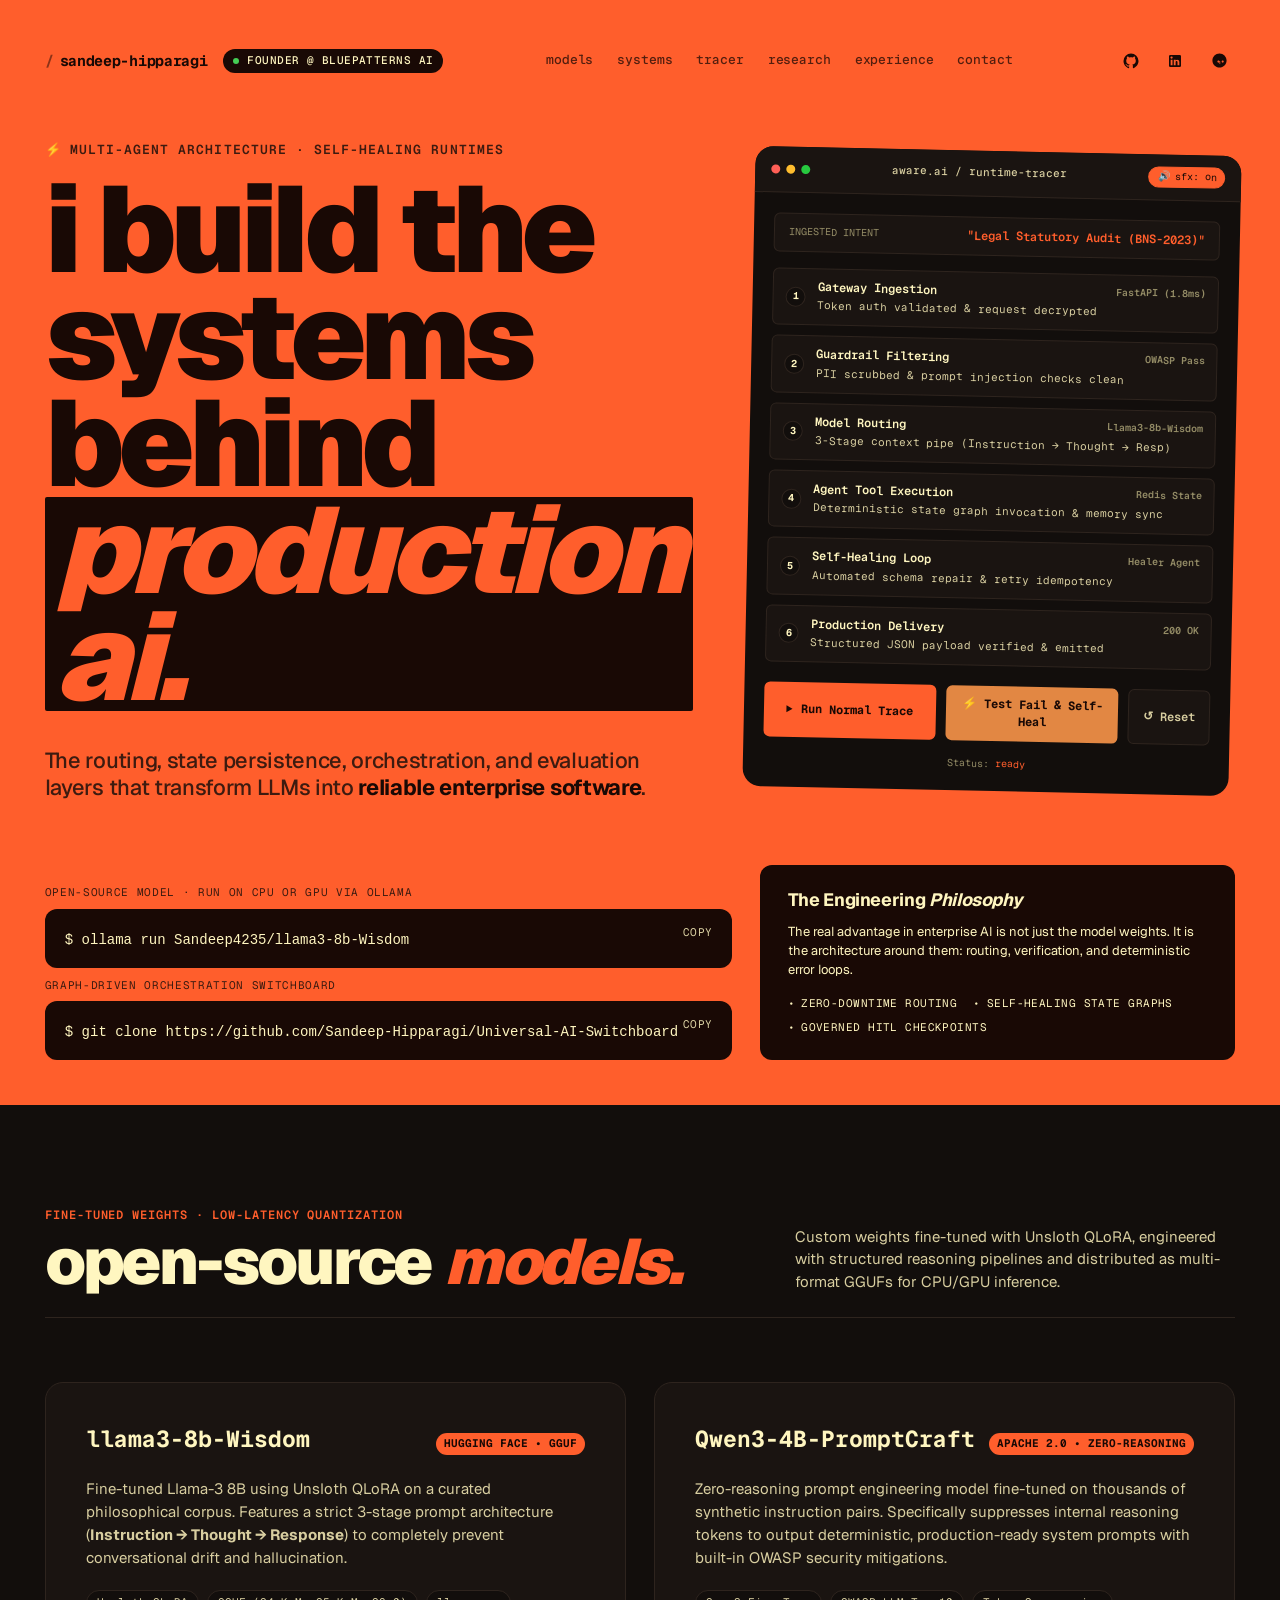
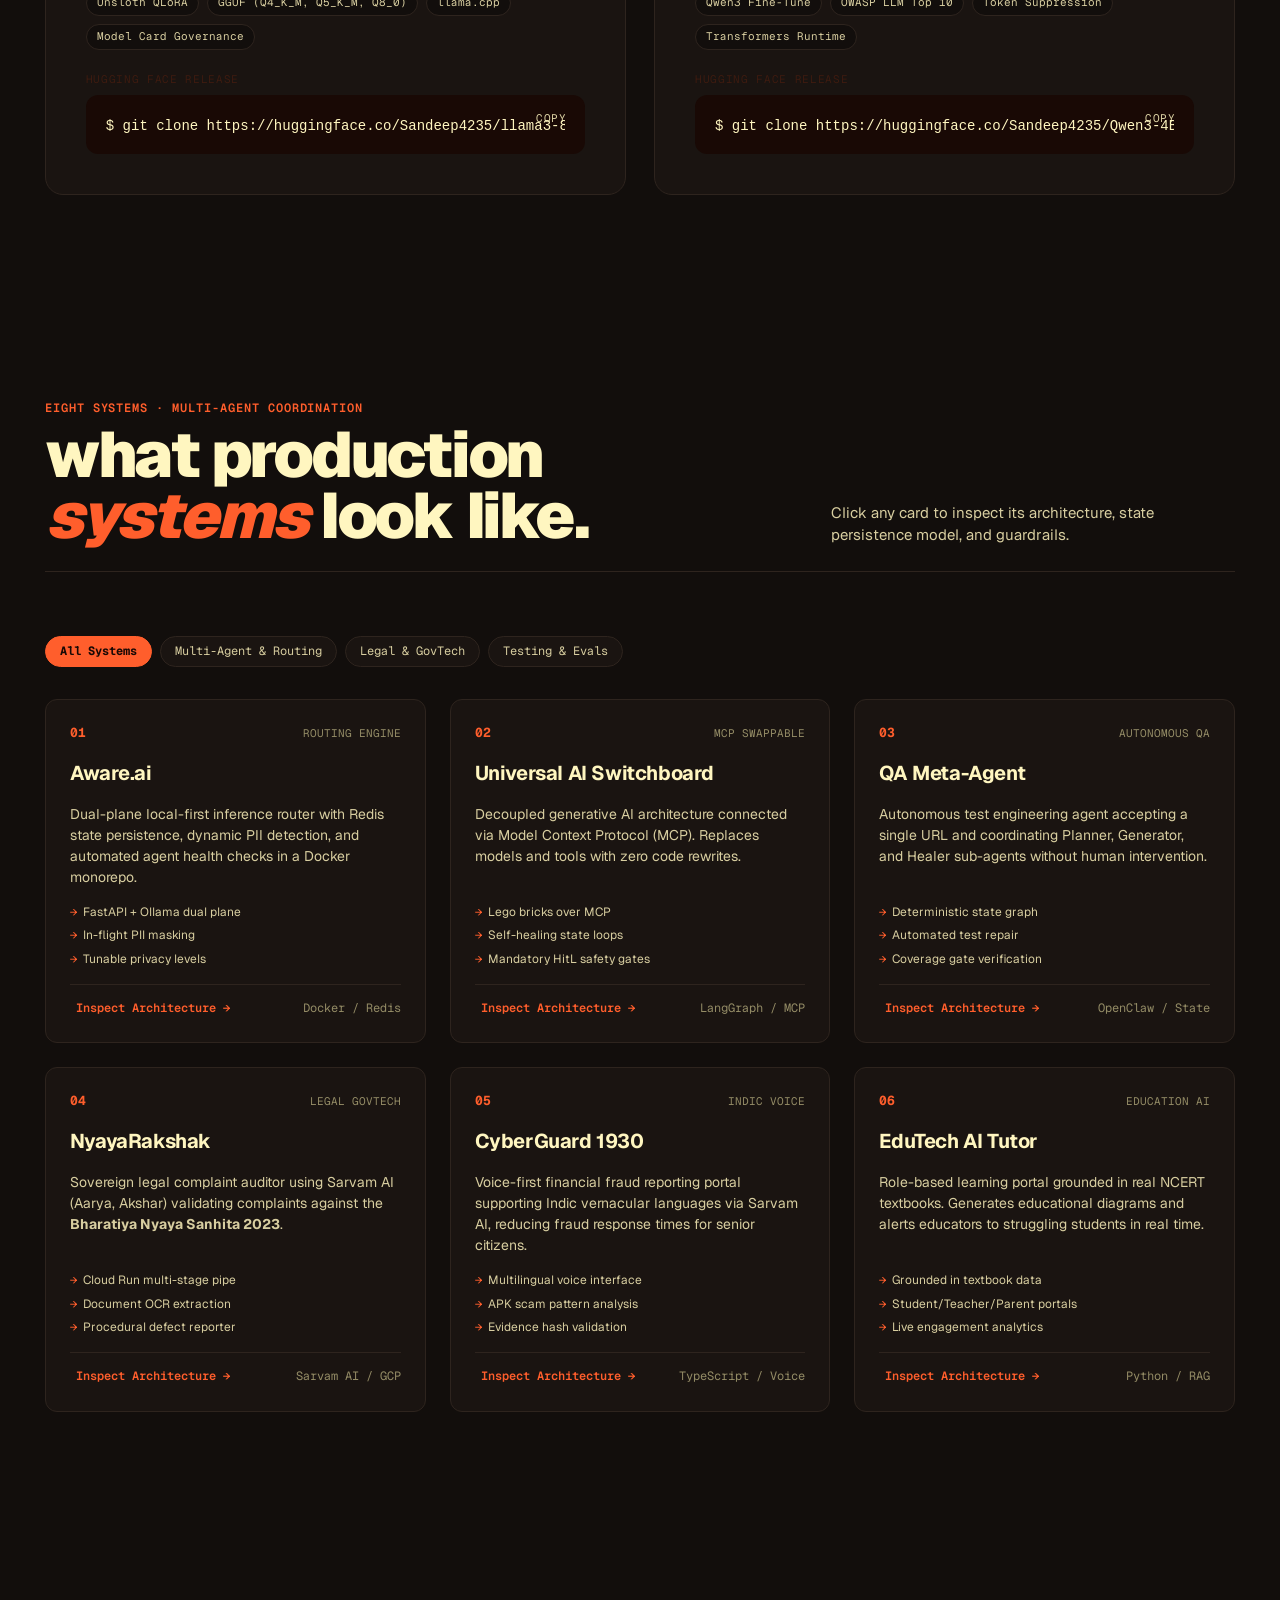
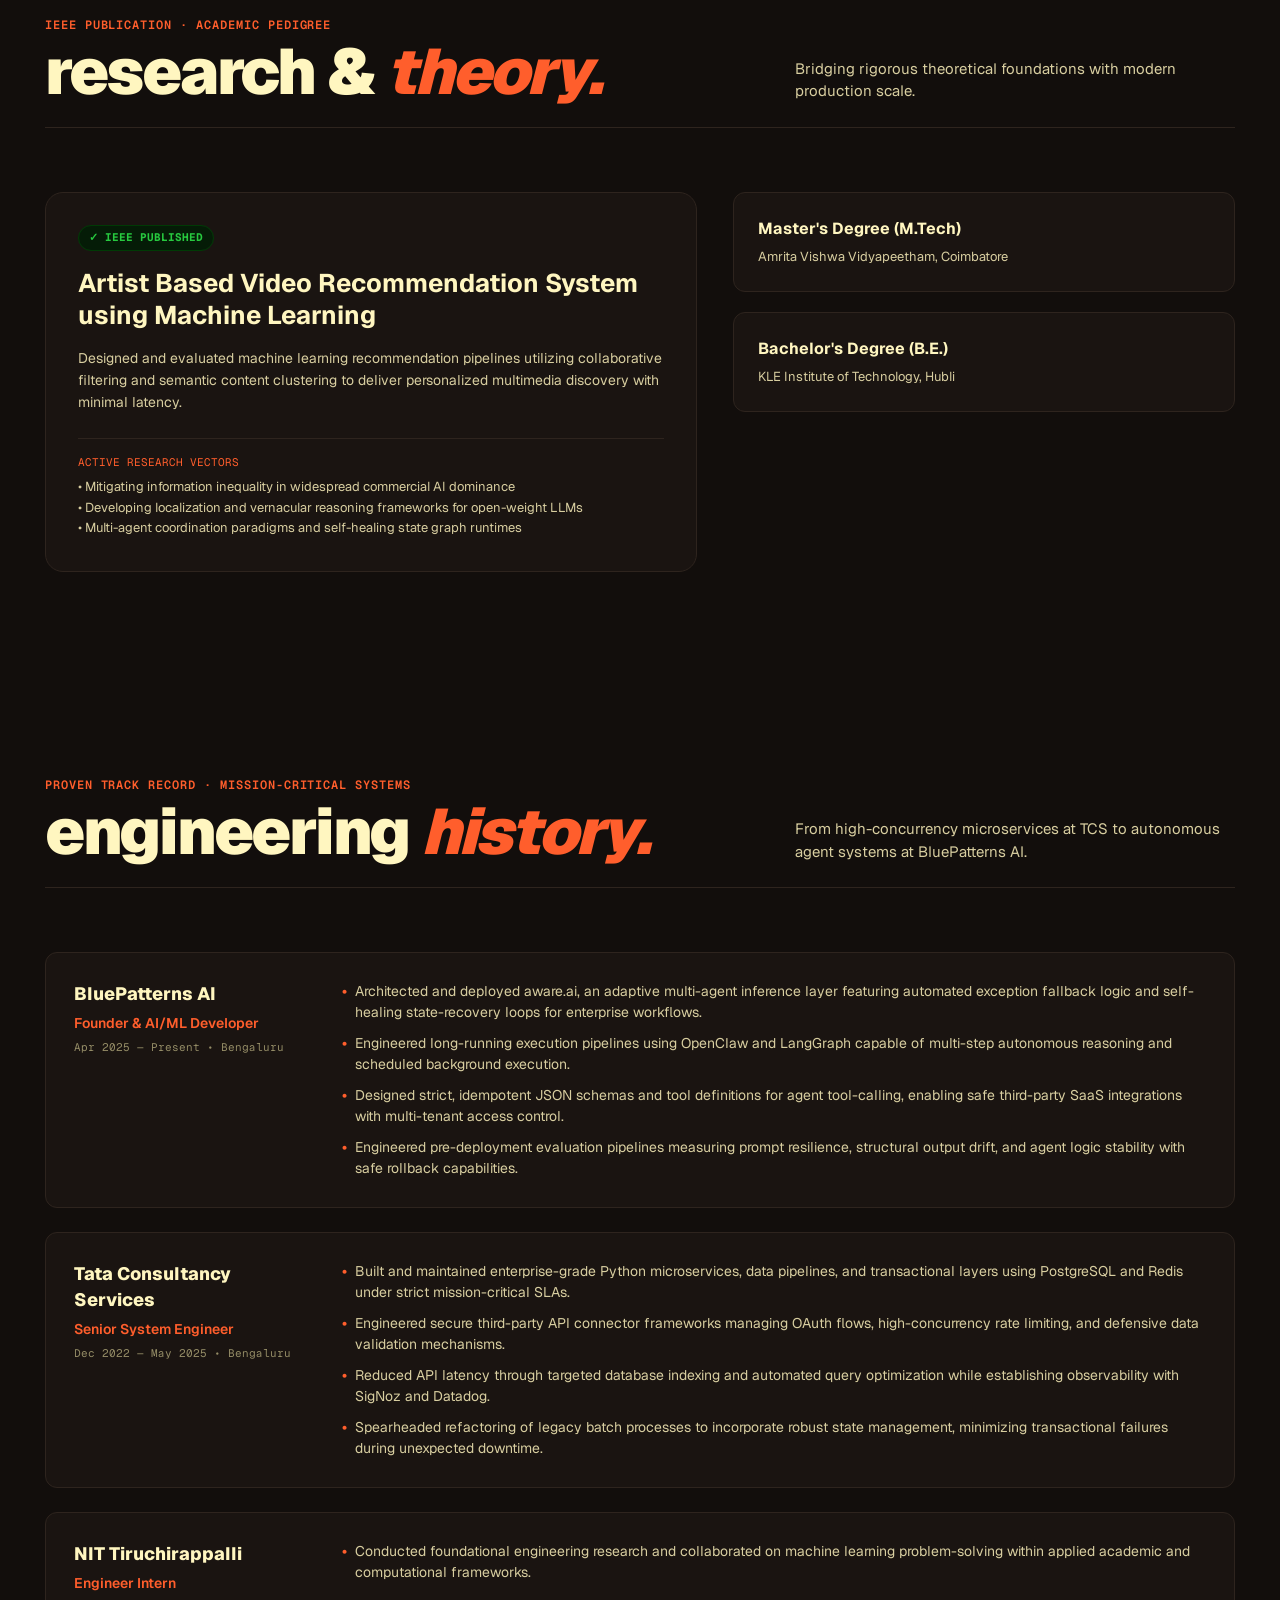
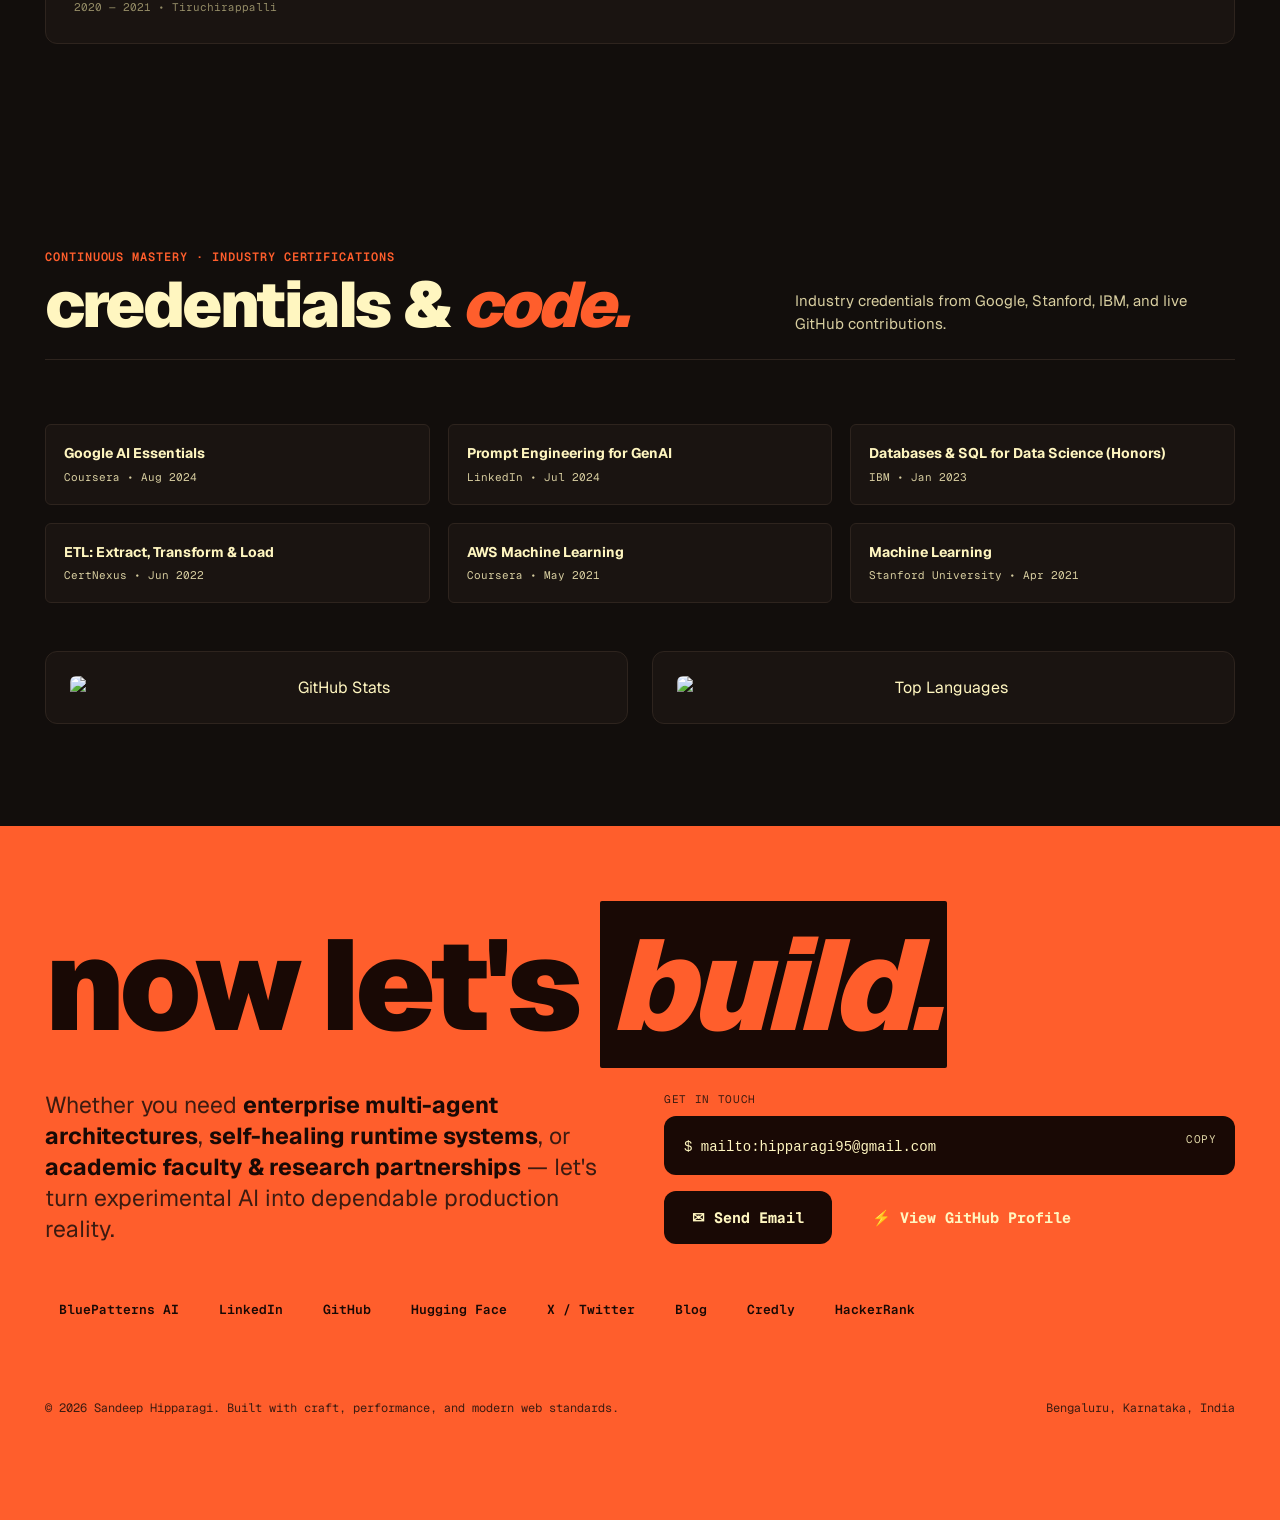
==== commit fa7dcb08: "Update LinkedIn link and fix HTML formatting" ====
--- a/portfolio/index.html
+++ b/portfolio/index.html
@@ -412,8 +412,8 @@
           </div>
           <div class="timeline-content">
             <ul>
-              <li>Architected and deployed <strong>aware.ai</strong>, an adaptive multi-agent inference layer featuring automated exception fallback logic and self-healing state-recovery loops for enterprise workflows.</li>
-              <li>Engineered long-running execution pipelines using <strong>OpenClaw</strong> and <strong>LangGraph</strong> capable of multi-step autonomous reasoning and scheduled background execution.</li>
+              <li>Architected and deployed aware.ai, an adaptive multi-agent inference layer featuring automated exception fallback logic and self-healing state-recovery loops for enterprise workflows.</li>
+              <li>Engineered long-running execution pipelines using OpenClaw and LangGraph capable of multi-step autonomous reasoning and scheduled background execution.</li>
               <li>Designed strict, idempotent JSON schemas and tool definitions for agent tool-calling, enabling safe third-party SaaS integrations with multi-tenant access control.</li>
               <li>Engineered pre-deployment evaluation pipelines measuring prompt resilience, structural output drift, and agent logic stability with safe rollback capabilities.</li>
             </ul>
@@ -529,7 +529,7 @@
 
       <div class="social-links">
         <a href="https://bluepatterns.ai/" target="_blank" rel="noopener">BluePatterns AI</a>
-        <a href="https://linkedin.com/in/sandeephipparagi" target="_blank" rel="noopener">LinkedIn</a>
+        <a href="https://www.linkedin.com/in/sandeep-hipparagi" target="_blank" rel="noopener">LinkedIn</a>
         <a href="https://github.com/Sandeep-Hipparagi" target="_blank" rel="noopener">GitHub</a>
         <a href="https://huggingface.co/Sandeep4235" target="_blank" rel="noopener">Hugging Face</a>
         <a href="https://twitter.com/hipparagi_here" target="_blank" rel="noopener">X / Twitter</a>
--- a/portfolio/styles.css
+++ b/portfolio/styles.css
@@ -2,25 +2,27 @@
 /* Aesthetic inspired by /brag (https://latent-spaces.github.io/brag/) */
 
 :root {
-  --hue: 35;
-
-  /* Hero Theme (Warm Amber / Dark Ink) */
-  --hero-bg: oklch(64% 0.22 var(--hue));
-  --hero-ink: oklch(16% 0.06 var(--hue));
-  --hero-ink-soft: oklch(28% 0.06 var(--hue));
-  --hero-tint: oklch(96% 0.02 var(--hue));
-
-  /* Dark Obsidian System Theme */
-  --dark-bg: oklch(13% 0.02 var(--hue));
-  --dark-bg-elev: oklch(17% 0.03 var(--hue));
-  --dark-bg-hover: oklch(22% 0.04 var(--hue));
-  --dark-ink: oklch(96% 0.02 var(--hue));
-  --dark-ink-soft: oklch(72% 0.03 var(--hue));
-  --dark-ink-dim: oklch(52% 0.02 var(--hue));
-  --dark-rule: oklch(24% 0.02 var(--hue));
-  --dark-accent: oklch(72% 0.22 var(--hue));
-  --dark-accent-glow: oklch(72% 0.22 var(--hue) / 0.25);
-  --dark-success: oklch(68% 0.18 145);
+  /* Brand Theme Colors */
+  --theme-primary: #ff5e2c;
+  --theme-secondary: #fff6c0;
+
+  /* Hero Theme (Vibrant Coral Orange & Cream Tint) */
+  --hero-bg: #ff5e2c;
+  --hero-ink: #190905;
+  --hero-ink-soft: #3d1b10;
+  --hero-tint: #fff6c0;
+
+  /* Dark Obsidian System Theme with Warm Cream Typography */
+  --dark-bg: #120e0c;
+  --dark-bg-elev: #1a1411;
+  --dark-bg-hover: #241c18;
+  --dark-ink: #fff6c0;
+  --dark-ink-soft: #d8cea0;
+  --dark-ink-dim: #948c66;
+  --dark-rule: #2e241e;
+  --dark-accent: #ff5e2c;
+  --dark-accent-glow: rgba(255, 94, 44, 0.25);
+  --dark-success: #27c93f;
 
   --radius-sm: 6px;
   --radius-md: 12px;
@@ -210,6 +212,39 @@
   background: var(--hero-ink);
   color: var(--hero-tint);
   transform: translateY(-1px);
+}
+
+/* Skiper26 Theme Toggle Button */
+.skiper-toggle-btn {
+  display: inline-flex;
+  align-items: center;
+  justify-content: center;
+  width: 32px;
+  height: 32px;
+  border-radius: 50%;
+  background: var(--hero-ink);
+  color: var(--hero-tint);
+  border: 1px solid oklch(16% 0.06 var(--hue) / 0.15);
+  cursor: pointer;
+  padding: 5px;
+  transition: transform 220ms cubic-bezier(0.16, 1, 0.3, 1), background 160ms var(--ease-out);
+}
+.skiper-toggle-btn:hover {
+  transform: scale(1.1);
+  background: #000;
+}
+.skiper-toggle-btn:active {
+  transform: scale(0.92);
+}
+.skiper-toggle-icon {
+  width: 100%;
+  height: 100%;
+  display: block;
+  transition: transform 0.6s cubic-bezier(0.16, 1, 0.3, 1);
+}
+[data-theme="light"] .skiper-toggle-icon,
+.light .skiper-toggle-icon {
+  transform: rotate(180deg);
 }
 
 /* Hero Main */
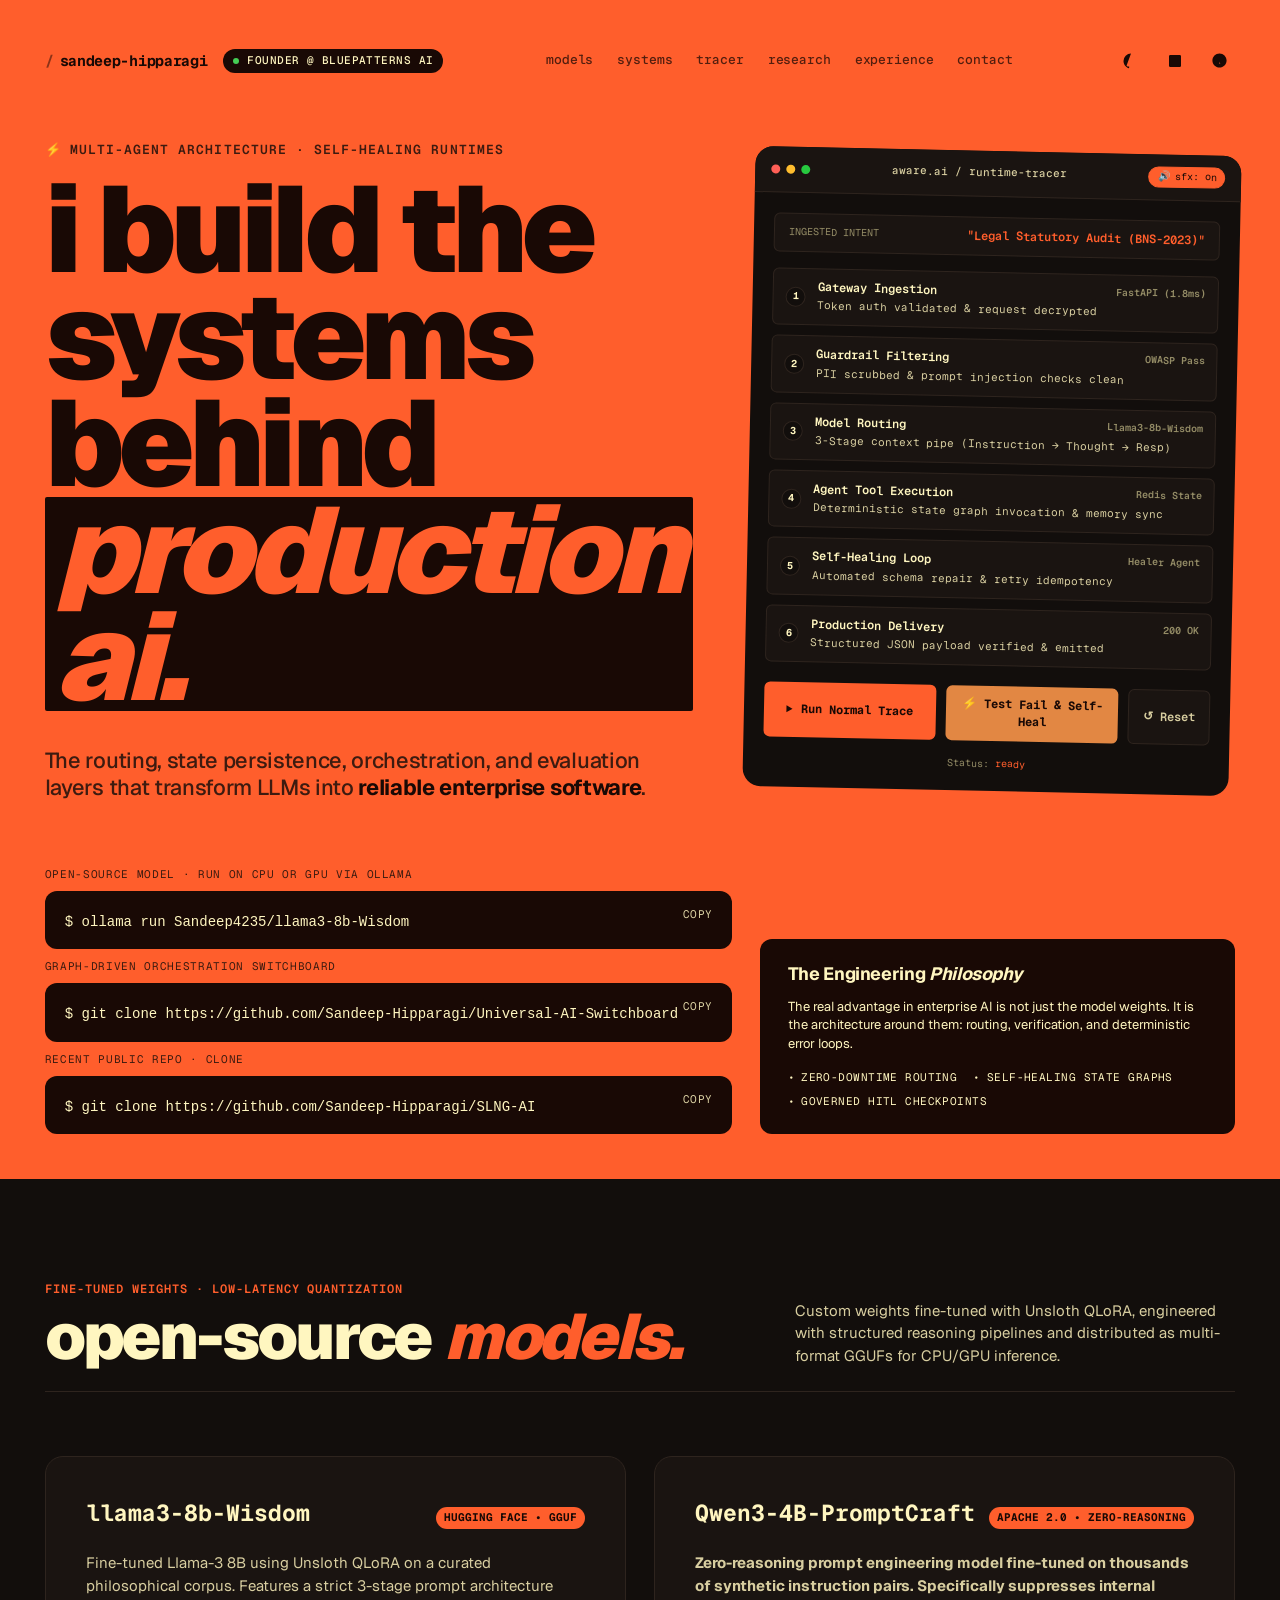
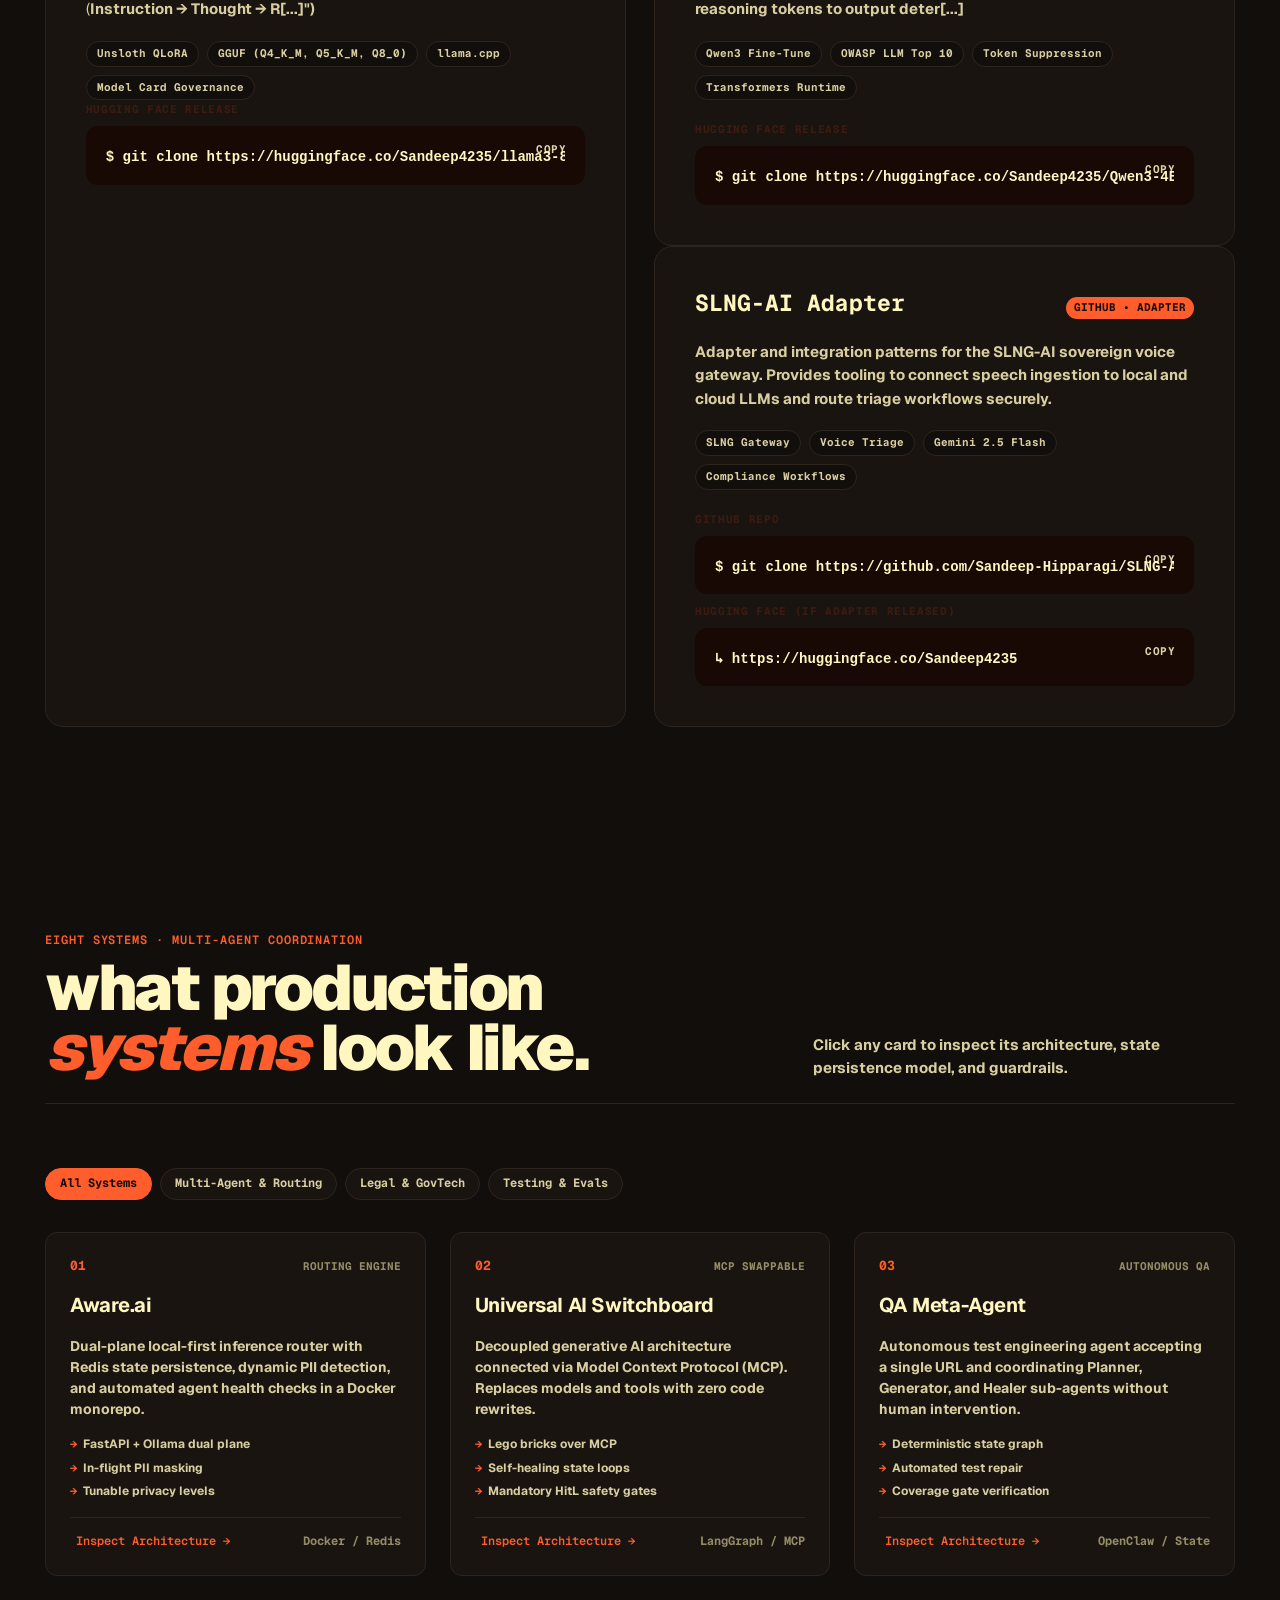
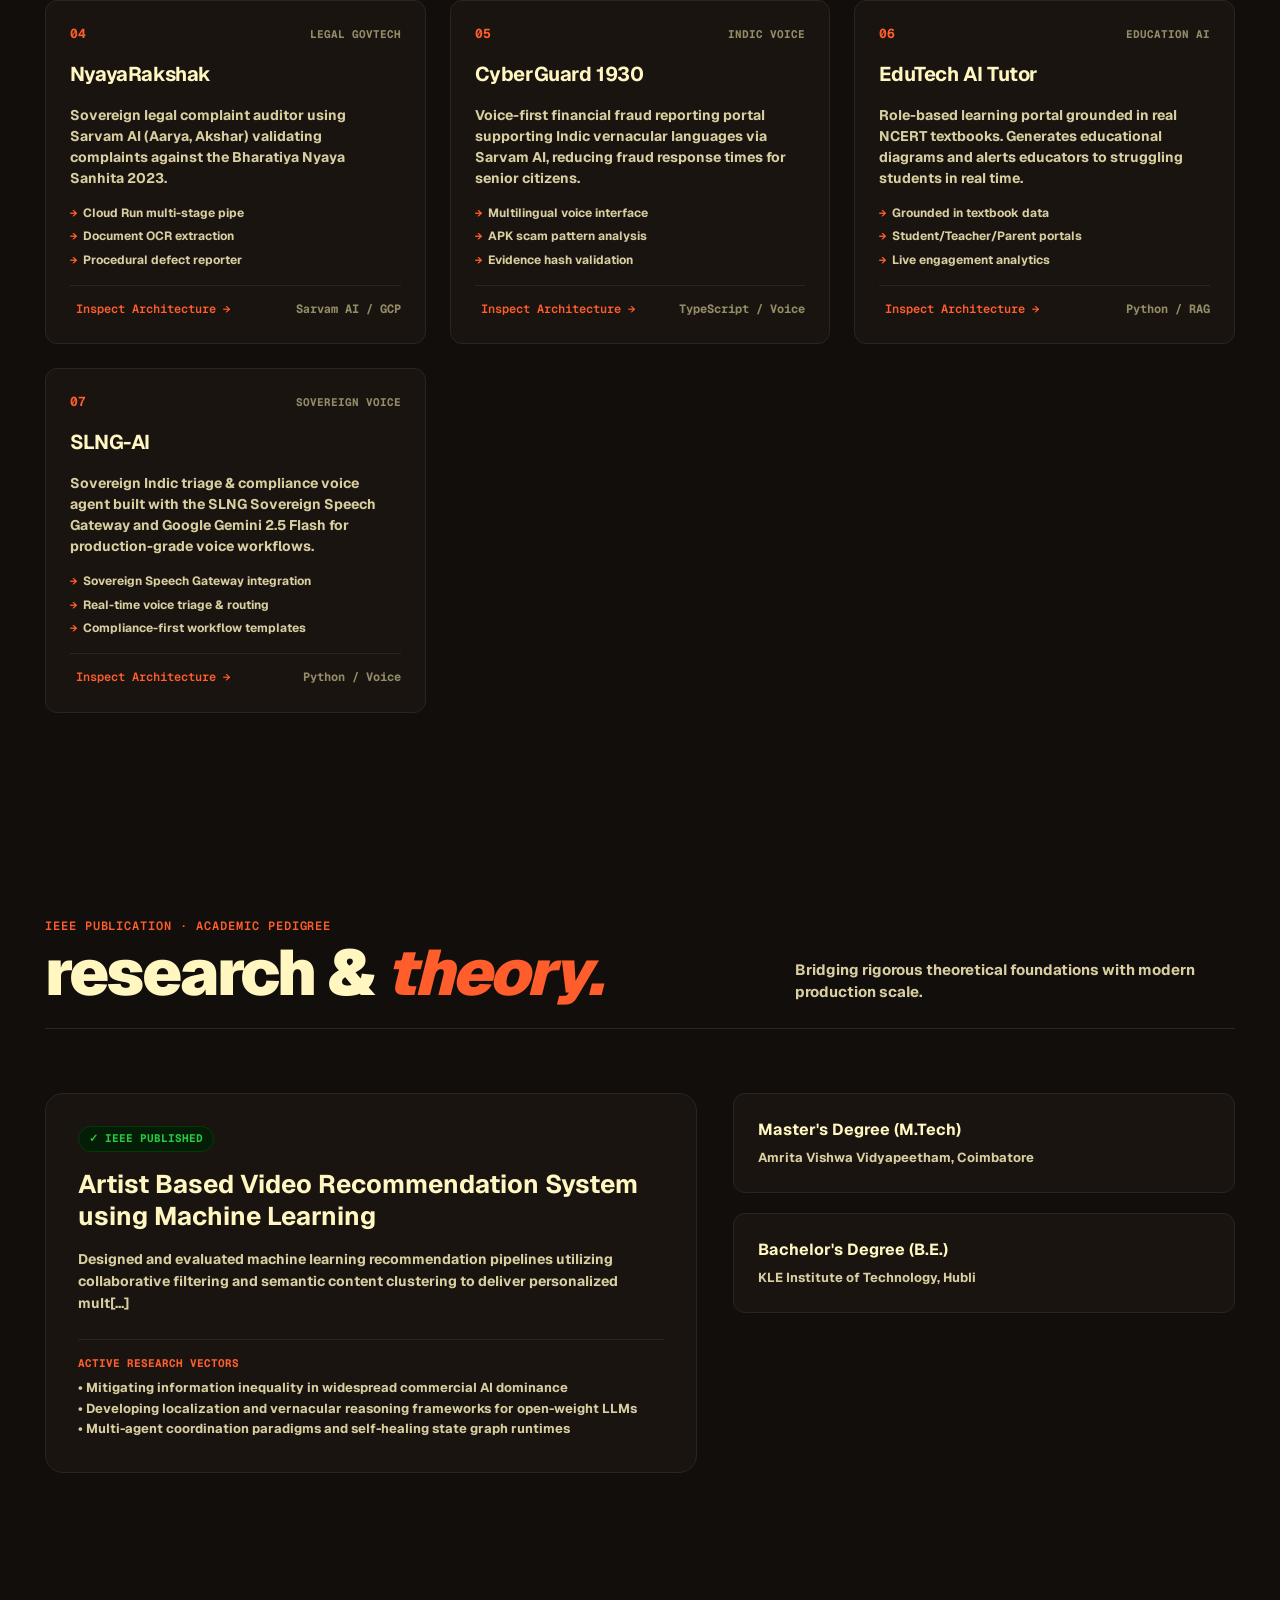
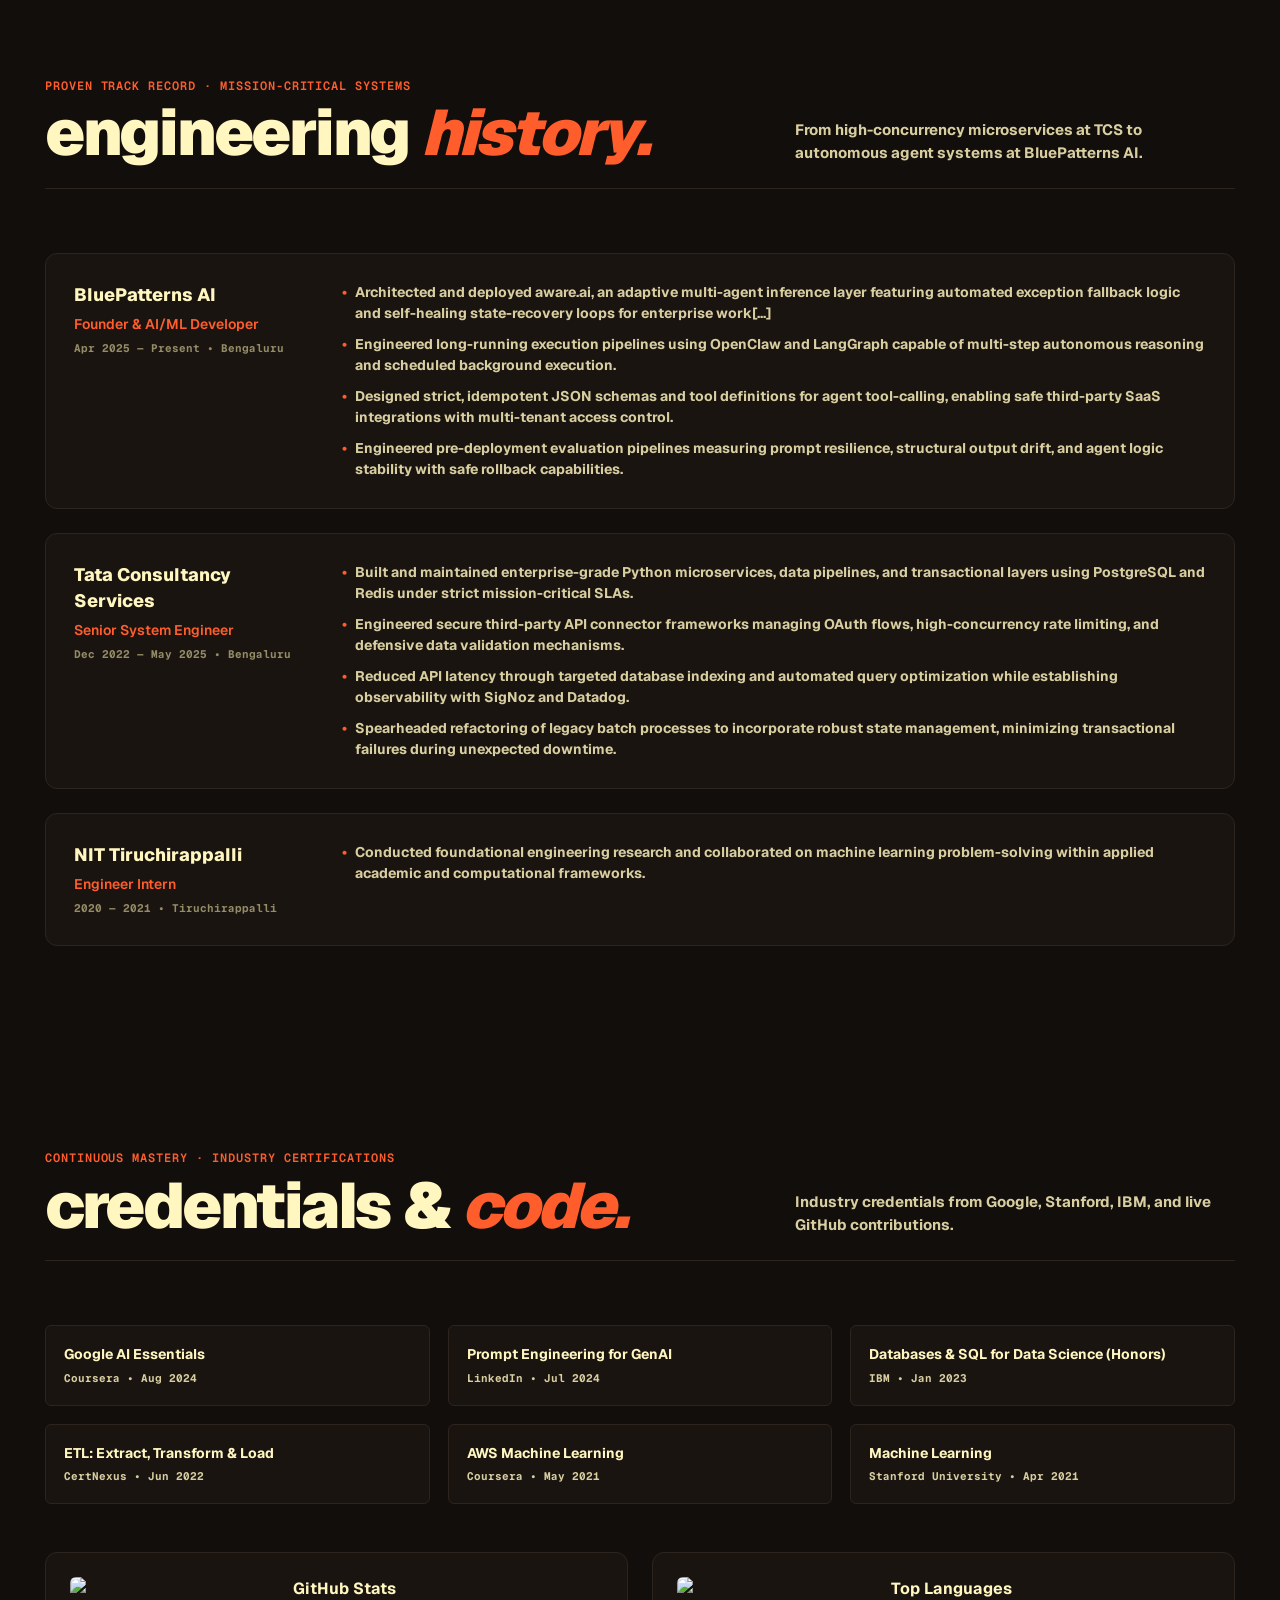
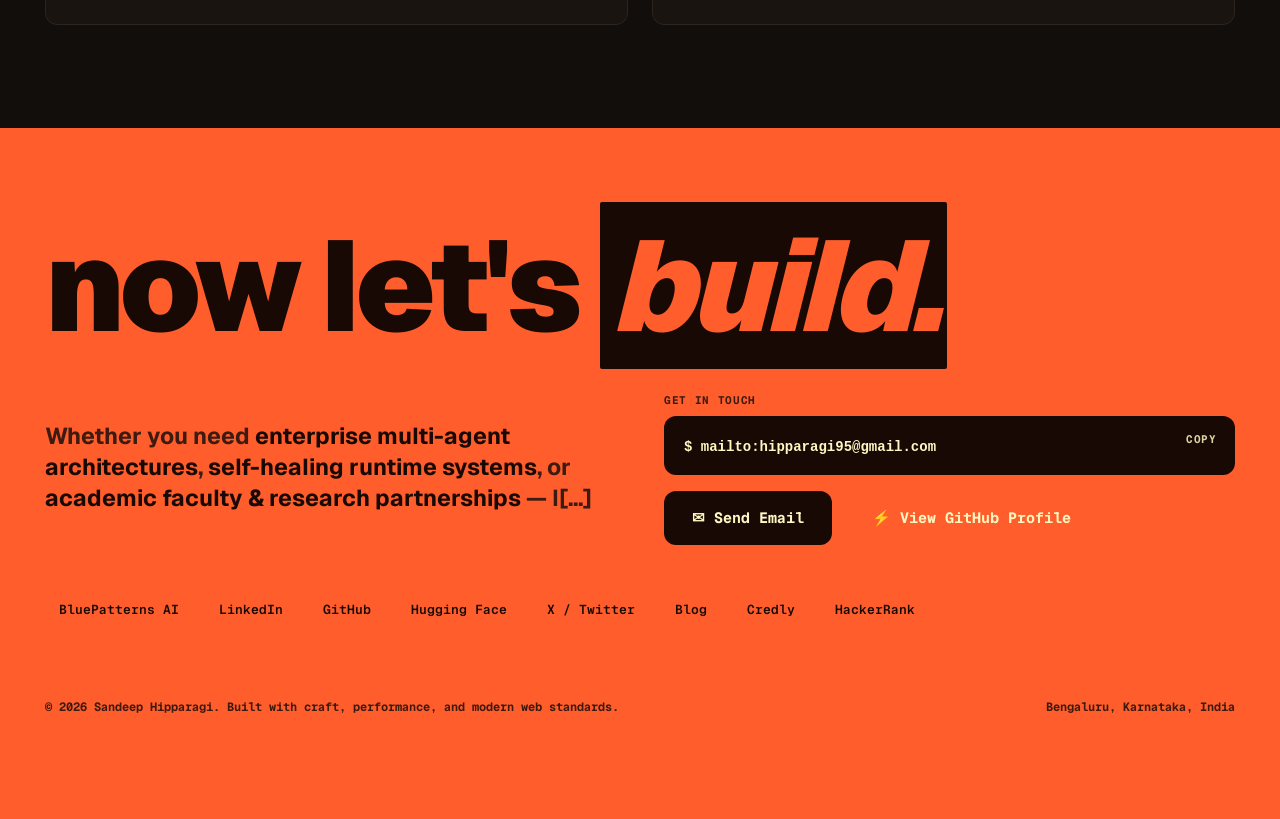
==== commit e199f61b: "Add SLNG-AI and SLNG adapter listing to index.html" ====
--- a/portfolio/index.html
+++ b/portfolio/index.html
@@ -37,13 +37,13 @@
       </nav>
       <div class="topbar-actions">
         <a class="icon-btn" href="https://github.com/Sandeep-Hipparagi" target="_blank" rel="noopener" aria-label="GitHub Profile" title="GitHub">
-          <svg width="18" height="18" viewBox="0 0 24 24" fill="currentColor"><path d="M12 2A10 10 0 0 0 2 12c0 4.42 2.87 8.17 6.84 9.5.5.08.66-.23.66-.5v-1.69c-2.77.6-3.36-1.34-3.36-1.34-.46-1.16-1.11-1.47-1.11-1.47-.91-.62.07-.6.07-.6 1 .07 1.53 1.03 1.53 1.03.87 1.52 2.34 1.07 2.91.83.09-.65.35-1.09.63-1.34-2.22-.25-4.55-1.11-4.55-4.92 0-1.11.38-2 1.03-2.71-.1-.25-.45-1.29.1-2.64 0 0 .84-.27 2.75 1.02.79-.22 1.65-.33 2.5-.33.85 0 1.71.11 2.5.33 1.91-1.29 2.75-1.02 2.75-1.02.55 1.35.2 2.39.1 2.64.65.71 1.03 1.6 1.03 2.71 0 3.82-2.34 4.66-4.57 4.91.36.31.69.92.69 1.85V21c0 .27.16.59.67.5C19.14 20.16 22 16.42 22 12A10 10 0 0 0 12 2z"/></svg>
+          <svg width="18" height="18" viewBox="0 0 24 24" fill="currentColor"><path d="M12 2A10 10 0 0 0 2 12c0 4.42 2.87 8.17 6.84 9.5.5.08.66-.23.66-.5v-1.69c-2.77.6-3.36-1.34-3.36-1.34-.46-1.16[...]"/></svg>
         </a>
         <a class="icon-btn" href="https://linkedin.com/in/sandeephipparagi" target="_blank" rel="noopener" aria-label="LinkedIn Profile" title="LinkedIn">
-          <svg width="16" height="16" viewBox="0 0 24 24" fill="currentColor"><path d="M19 3a2 2 0 0 1 2 2v14a2 2 0 0 1-2 2H5a2 2 0 0 1-2-2V5a2 2 0 0 1 2-2h14m-.5 15.5v-5.3a3.26 3.26 0 0 0-3.26-3.26c-.85 0-1.84.52-2.28 1.3v-1.11h-2.79v8.37h2.79v-4.93c0-.77.62-1.4 1.39-1.4a1.4 1.4 0 0 1 1.4 1.4v4.93h2.75M6.88 8.56a1.68 1.68 0 0 0 1.68-1.68c0-.93-.75-1.69-1.68-1.69a1.69 1.69 0 0 0-1.69 1.69c0 .93.76 1.68 1.69 1.68m1.39 9.94v-8.37H5.5v8.37h2.77z"/></svg>
+          <svg width="16" height="16" viewBox="0 0 24 24" fill="currentColor"><path d="M19 3a2 2 0 0 1 2 2v14a2 2 0 0 1-2 2H5a2 2 0 0 1-2-2V5a2 2 0 0 1 2-2h14m-.5 15.5v-5.3a3.26 3.26 0 0 0-3.26-3.[...]"/></svg>
         </a>
         <a class="icon-btn" href="https://huggingface.co/Sandeep4235" target="_blank" rel="noopener" aria-label="Hugging Face Models" title="Hugging Face">
-          <svg width="17" height="17" viewBox="0 0 24 24" fill="currentColor"><path d="M12 2C6.48 2 2 6.48 2 12s4.48 10 10 10 10-4.48 10-10S17.52 2 12 2zm1 14.5c0 .28-.22.5-.5.5s-.5-.22-.5-.5v-3c0-.28.22-.5.5-.5s.5.22.5.5v3zm-4-3c0-.83.67-1.5 1.5-1.5s1.5.67 1.5 1.5-.67 1.5-1.5 1.5-1.5-.67-1.5-1.5zm6 0c0-.83.67-1.5 1.5-1.5s1.5.67 1.5 1.5-.67 1.5-1.5 1.5-1.5-.67-1.5-1.5z"/></svg>
+          <svg width="17" height="17" viewBox="0 0 24 24" fill="currentColor"><path d="M12 2C6.48 2 2 6.48 2 12s4.48 10 10 10 10-4.48 10-10S17.52 2 12 2zm1 14.5c0 .28-.22.5-.5.5s-.5-.22-.5-.5v-3c0[...]"/></svg>
         </a>
       </div>
     </div>
@@ -143,6 +143,8 @@
         <pre class="install" aria-label="Run Wisdom Model command"><span class="copy-wrap"><button class="copy" type="button" data-copy="ollama run Sandeep4235/llama3-8b-Wisdom">copy</button></span><code><span class="prompt">$</span> ollama run Sandeep4235/llama3-8b-Wisdom</code></pre>
         <span class="install-label">graph-driven orchestration switchboard</span>
         <pre class="install" aria-label="Clone Switchboard command"><span class="copy-wrap"><button class="copy" type="button" data-copy="git clone https://github.com/Sandeep-Hipparagi/Universal-AI-Switchboard">copy</button></span><code><span class="prompt">$</span> git clone https://github.com/Sandeep-Hipparagi/Universal-AI-Switchboard</code></pre>
+        <span class="install-label">recent public repo · clone</span>
+        <pre class="install" aria-label="Clone SLNG-AI command"><span class="copy-wrap"><button class="copy" type="button" data-copy="git clone https://github.com/Sandeep-Hipparagi/SLNG-AI">copy</button></span><code><span class="prompt">$</span> git clone https://github.com/Sandeep-Hipparagi/SLNG-AI</code></pre>
       </div>
 
       <aside class="hlb-card">
@@ -179,7 +181,7 @@
             <span class="card-cmd">llama3-8b-Wisdom</span>
             <span class="card-badge">Hugging Face • GGUF</span>
           </div>
-          <p class="card-summary">Fine-tuned Llama-3 8B using Unsloth QLoRA on a curated philosophical corpus. Features a strict 3-stage prompt architecture (<strong>Instruction → Thought → Response</strong>) to completely prevent conversational drift and hallucination.</p>
+          <p class="card-summary">Fine-tuned Llama-3 8B using Unsloth QLoRA on a curated philosophical corpus. Features a strict 3-stage prompt architecture (<strong>Instruction → Thought → R[...]")</p>
           
           <div class="tech-pills">
             <span class="tech-pill">Unsloth QLoRA</span>
@@ -200,7 +202,7 @@
             <span class="card-cmd">Qwen3-4B-PromptCraft</span>
             <span class="card-badge">Apache 2.0 • Zero-Reasoning</span>
           </div>
-          <p class="card-summary">Zero-reasoning prompt engineering model fine-tuned on thousands of synthetic instruction pairs. Specifically suppresses internal reasoning tokens to output deterministic, production-ready system prompts with built-in OWASP security mitigations.</p>
+          <p class="card-summary">Zero-reasoning prompt engineering model fine-tuned on thousands of synthetic instruction pairs. Specifically suppresses internal reasoning tokens to output deter[...]</p>
           
           <div class="tech-pills">
             <span class="tech-pill">Qwen3 Fine-Tune</span>
@@ -212,6 +214,29 @@
           <div class="install-stack card-install">
             <span class="install-label">hugging face release</span>
             <pre class="install"><span class="copy-wrap"><button class="copy" type="button" data-copy="git clone https://huggingface.co/Sandeep4235/Qwen3-4B-PromptCraft">copy</button></span><code><span class="prompt">$</span> git clone https://huggingface.co/Sandeep4235/Qwen3-4B-PromptCraft</code></pre>
+          </div>
+        </article>
+
+        <!-- Model 3: SLNG-AI Adapter -->
+        <article class="spotlight-card">
+          <div class="card-top">
+            <span class="card-cmd">SLNG-AI Adapter</span>
+            <span class="card-badge">GitHub • Adapter</span>
+          </div>
+          <p class="card-summary">Adapter and integration patterns for the SLNG-AI sovereign voice gateway. Provides tooling to connect speech ingestion to local and cloud LLMs and route triage workflows securely.</p>
+          
+          <div class="tech-pills">
+            <span class="tech-pill">SLNG Gateway</span>
+            <span class="tech-pill">Voice Triage</span>
+            <span class="tech-pill">Gemini 2.5 Flash</span>
+            <span class="tech-pill">Compliance Workflows</span>
+          </div>
+
+          <div class="install-stack card-install">
+            <span class="install-label">github repo</span>
+            <pre class="install"><span class="copy-wrap"><button class="copy" type="button" data-copy="git clone https://github.com/Sandeep-Hipparagi/SLNG-AI">copy</button></span><code><span class="prompt">$</span> git clone https://github.com/Sandeep-Hipparagi/SLNG-AI</code></pre>
+            <span class="install-label">hugging face (if adapter released)</span>
+            <pre class="install"><span class="copy-wrap"><button class="copy" type="button" data-copy="https://huggingface.co/Sandeep4235">copy</button></span><code><span class="prompt">↳</span> https://huggingface.co/Sandeep4235</code></pre>
           </div>
         </article>
       </div>
@@ -350,6 +375,25 @@
             <span style="color: var(--dark-ink-dim);">Python / RAG</span>
           </div>
         </article>
+
+        <!-- System 7: SLNG-AI -->
+        <article class="gallery-card" data-category="orchestration">
+          <div class="card-header-row">
+            <span class="card-number">07</span>
+            <span class="card-cat">Sovereign Voice</span>
+          </div>
+          <h3 class="card-title">SLNG-AI</h3>
+          <p class="card-desc">Sovereign Indic triage & compliance voice agent built with the SLNG Sovereign Speech Gateway and Google Gemini 2.5 Flash for production-grade voice workflows.</p>
+          <ul class="card-features">
+            <li>Sovereign Speech Gateway integration</li>
+            <li>Real-time voice triage & routing</li>
+            <li>Compliance-first workflow templates</li>
+          </ul>
+          <div class="card-footer">
+            <button class="card-link" type="button" data-inspect="slng-ai">Inspect Architecture →</button>
+            <span style="color: var(--dark-ink-dim);">Python / Voice</span>
+          </div>
+        </article>
       </div>
     </section>
 
@@ -367,7 +411,7 @@
         <div class="paper-card">
           <span class="paper-badge">✓ IEEE Published</span>
           <h3 class="paper-title">Artist Based Video Recommendation System using Machine Learning</h3>
-          <p class="paper-abstract">Designed and evaluated machine learning recommendation pipelines utilizing collaborative filtering and semantic content clustering to deliver personalized multimedia discovery with minimal latency.</p>
+          <p class="paper-abstract">Designed and evaluated machine learning recommendation pipelines utilizing collaborative filtering and semantic content clustering to deliver personalized mult[...]</p>
           
           <div style="border-top: 1px solid var(--dark-rule); padding-top: 16px; margin-top: 8px;">
             <p style="font-family: 'Geist Mono', monospace; font-size: 11px; text-transform: uppercase; color: var(--dark-accent); margin: 0 0 6px 0;">Active Research Vectors</p>
@@ -412,7 +456,7 @@
           </div>
           <div class="timeline-content">
             <ul>
-              <li>Architected and deployed aware.ai, an adaptive multi-agent inference layer featuring automated exception fallback logic and self-healing state-recovery loops for enterprise workflows.</li>
+              <li>Architected and deployed aware.ai, an adaptive multi-agent inference layer featuring automated exception fallback logic and self-healing state-recovery loops for enterprise work[...]
               <li>Engineered long-running execution pipelines using OpenClaw and LangGraph capable of multi-step autonomous reasoning and scheduled background execution.</li>
               <li>Designed strict, idempotent JSON schemas and tool definitions for agent tool-calling, enabling safe third-party SaaS integrations with multi-tenant access control.</li>
               <li>Engineered pre-deployment evaluation pipelines measuring prompt resilience, structural output drift, and agent logic stability with safe rollback capabilities.</li>
@@ -512,7 +556,7 @@
 
       <div class="outro-grid">
         <p class="outro-copy">
-          Whether you need <strong>enterprise multi-agent architectures</strong>, <strong>self-healing runtime systems</strong>, or <strong>academic faculty & research partnerships</strong> — let's turn experimental AI into dependable production reality.
+          Whether you need <strong>enterprise multi-agent architectures</strong>, <strong>self-healing runtime systems</strong>, or <strong>academic faculty & research partnerships</strong> — l[...]
         </p>
 
         <div class="outro-actions">
@@ -529,7 +573,7 @@
 
       <div class="social-links">
         <a href="https://bluepatterns.ai/" target="_blank" rel="noopener">BluePatterns AI</a>
-        <a href="https://www.linkedin.com/in/sandeep-hipparagi" target="_blank" rel="noopener">LinkedIn</a>
+        <a href="https://linkedin.com/in/sandeep-hipparagi" target="_blank" rel="noopener">LinkedIn</a>
         <a href="https://github.com/Sandeep-Hipparagi" target="_blank" rel="noopener">GitHub</a>
         <a href="https://huggingface.co/Sandeep4235" target="_blank" rel="noopener">Hugging Face</a>
         <a href="https://twitter.com/hipparagi_here" target="_blank" rel="noopener">X / Twitter</a>
@@ -557,4 +601,3 @@
   <script src="main.js" defer></script>
 </body>
 </html>
-
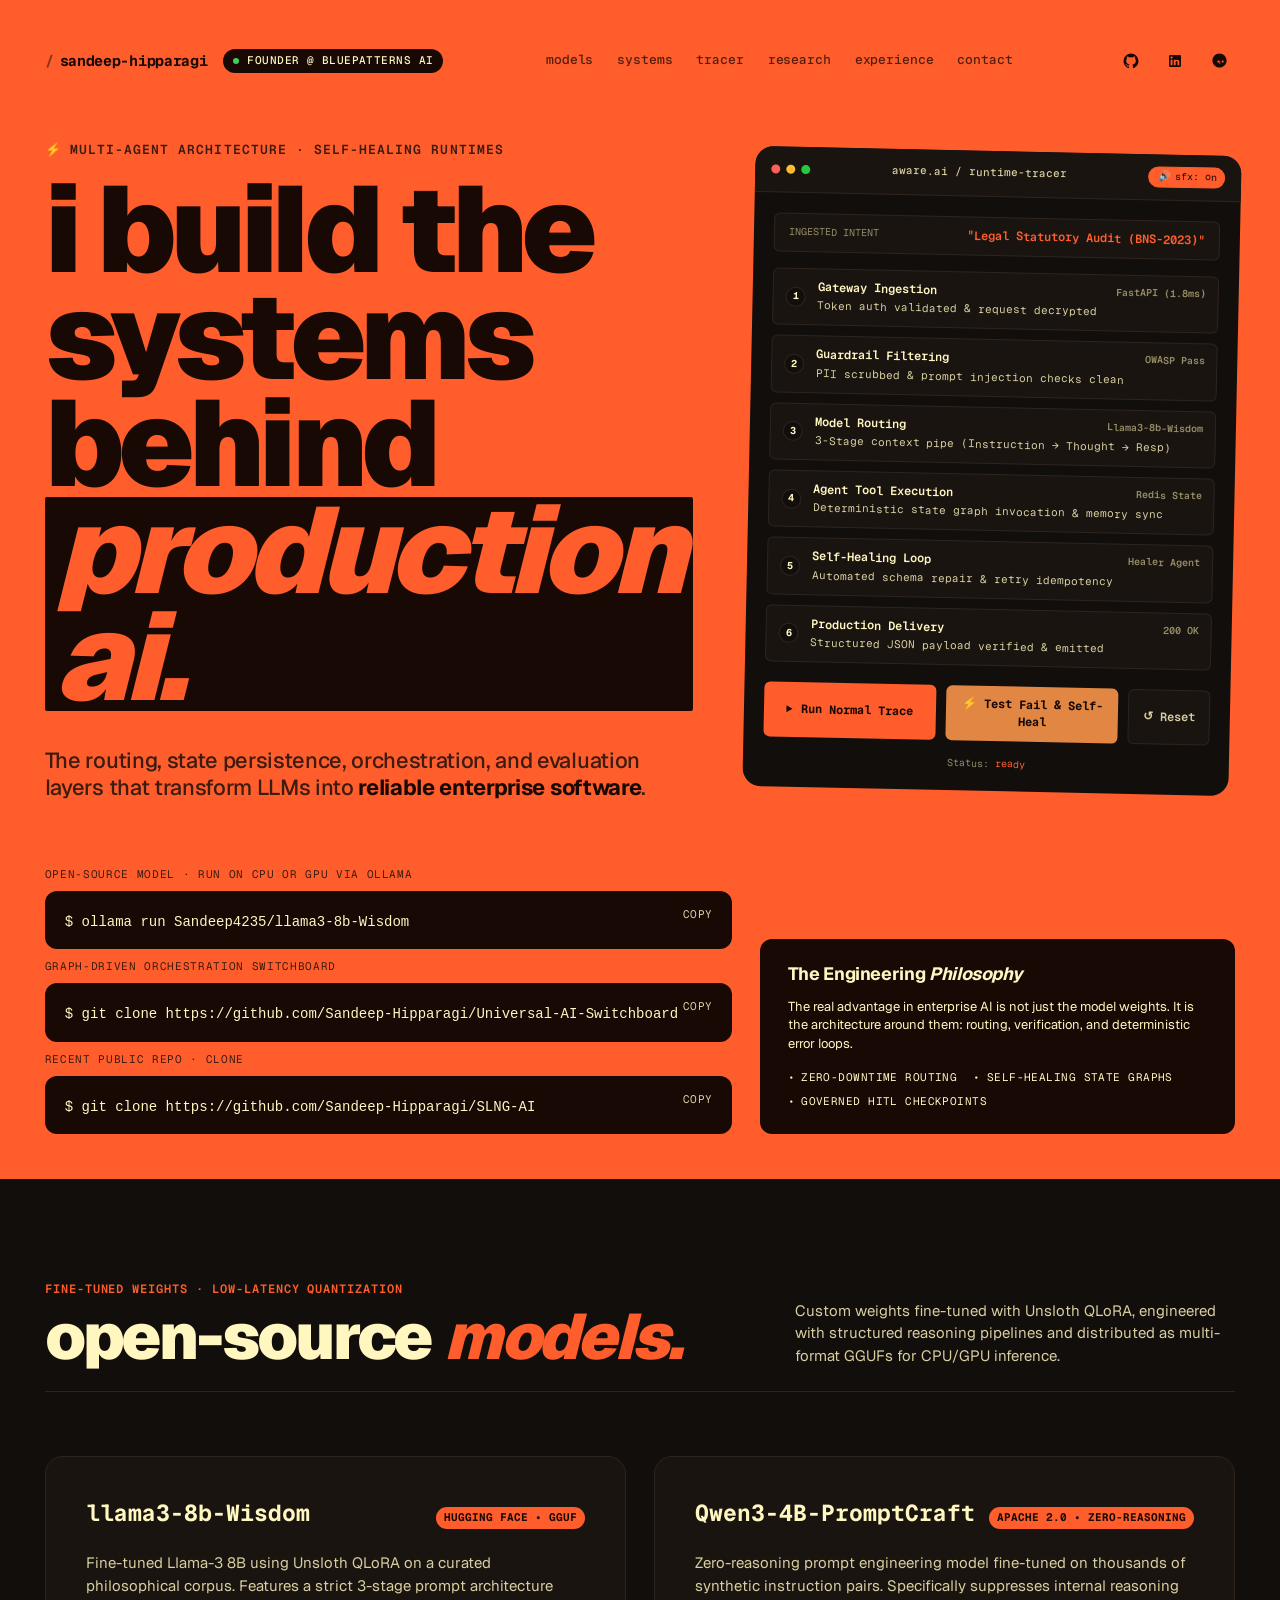
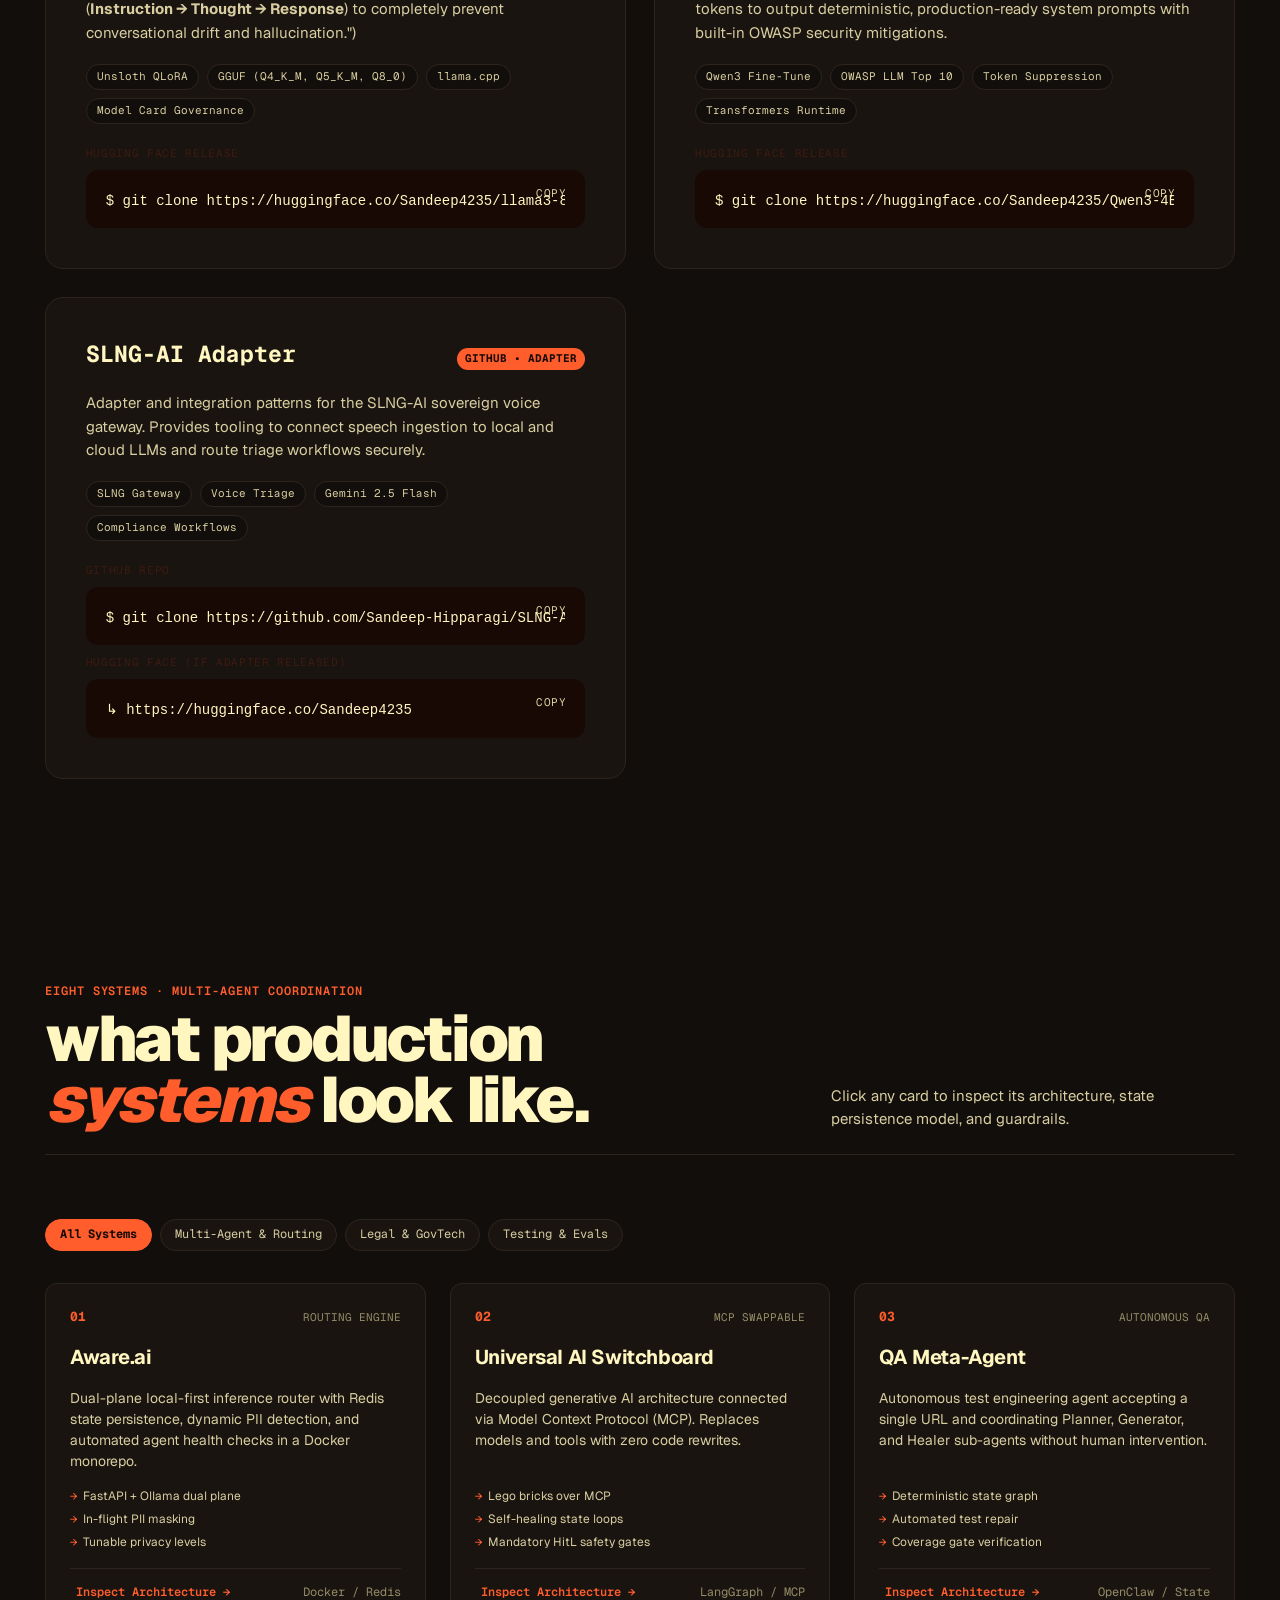
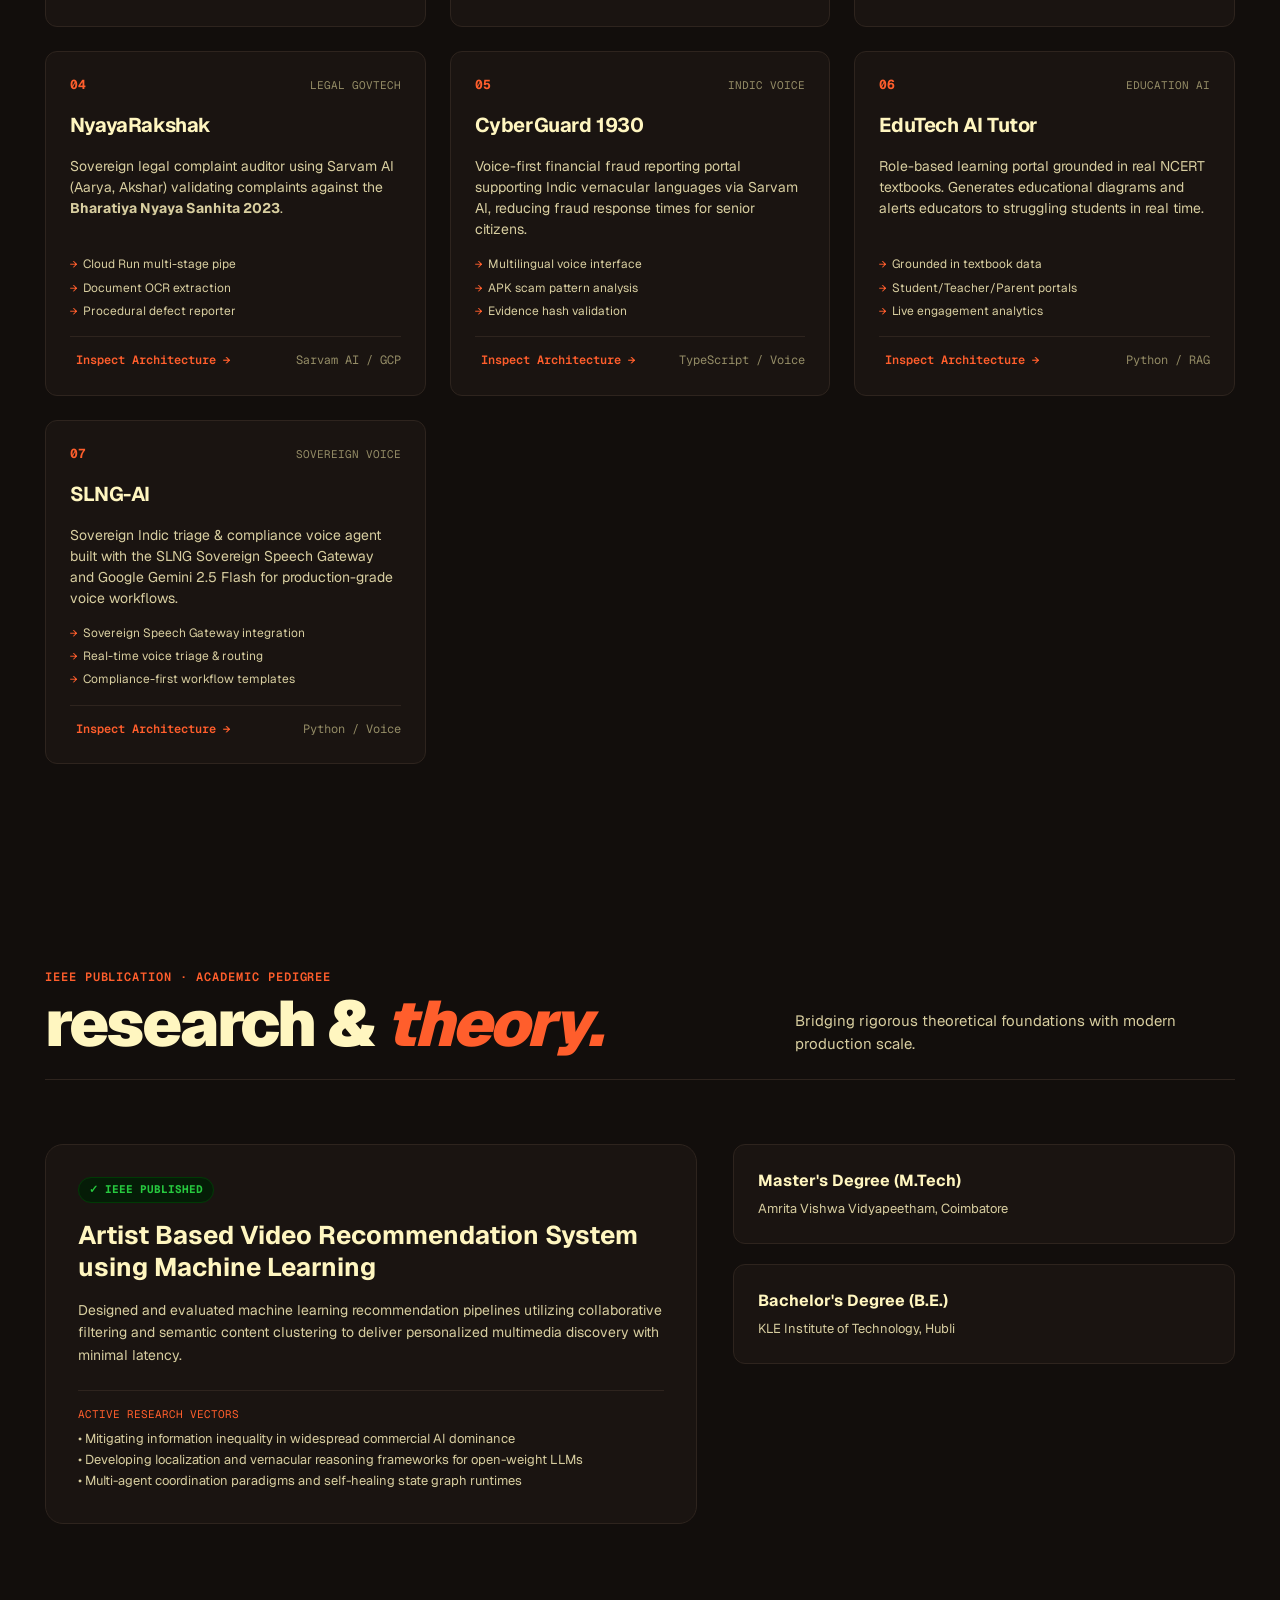
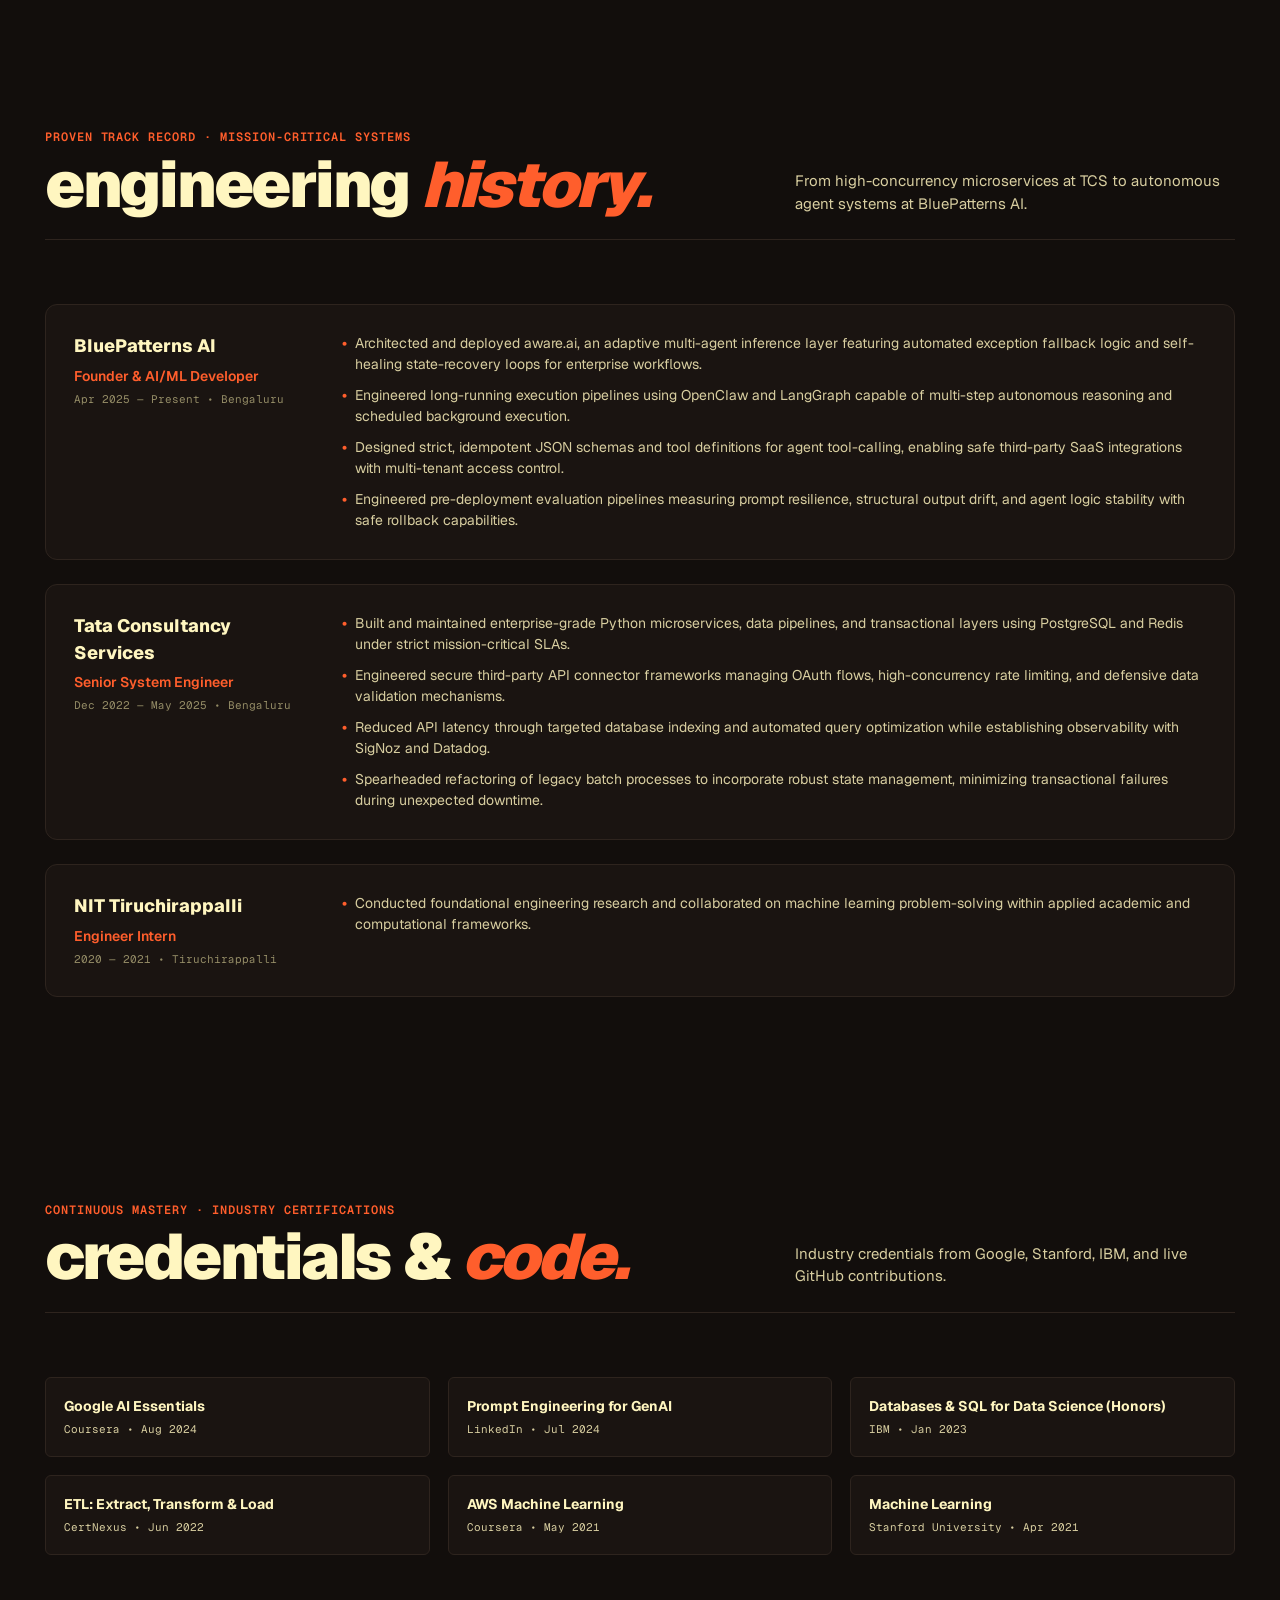
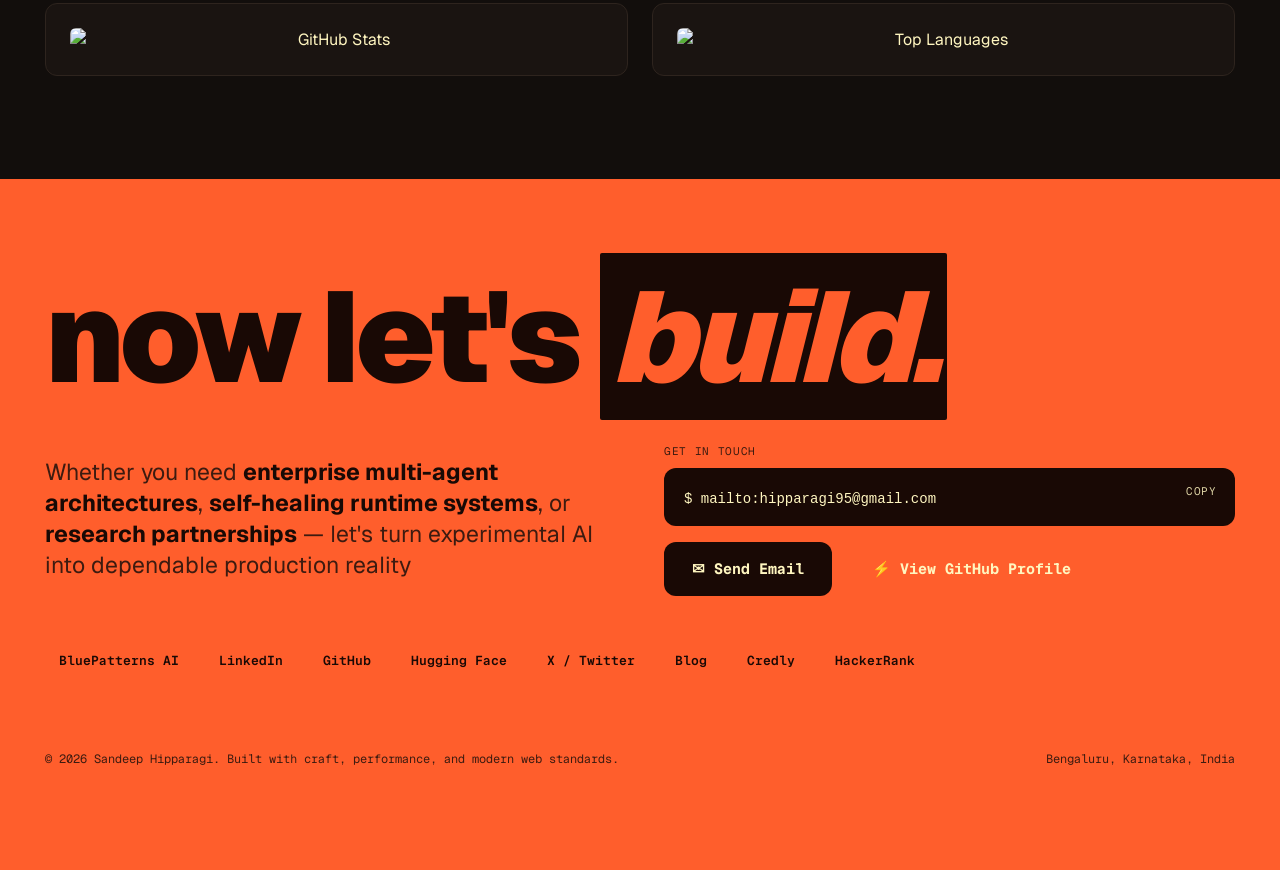
==== commit 9926cde3: "Refine portfolio content and social media links Updated various sections of the portfolio to enhance" ====
--- a/portfolio/index.html
+++ b/portfolio/index.html
@@ -37,13 +37,13 @@
       </nav>
       <div class="topbar-actions">
         <a class="icon-btn" href="https://github.com/Sandeep-Hipparagi" target="_blank" rel="noopener" aria-label="GitHub Profile" title="GitHub">
-          <svg width="18" height="18" viewBox="0 0 24 24" fill="currentColor"><path d="M12 2A10 10 0 0 0 2 12c0 4.42 2.87 8.17 6.84 9.5.5.08.66-.23.66-.5v-1.69c-2.77.6-3.36-1.34-3.36-1.34-.46-1.16[...]"/></svg>
+          <svg width="18" height="18" viewBox="0 0 24 24" fill="currentColor"><path d="M12 2A10 10 0 0 0 2 12c0 4.42 2.87 8.17 6.84 9.5.5.08.66-.23.66-.5v-1.69c-2.77.6-3.36-1.34-3.36-1.34-.46-1.16-1.11-1.47-1.11-1.47-.91-.62.07-.6.07-.6 1 .07 1.53 1.03 1.53 1.03.87 1.52 2.34 1.07 2.91.83.09-.65.35-1.09.63-1.34-2.22-.25-4.55-1.11-4.55-4.92 0-1.11.38-2 1.03-2.71-.1-.25-.45-1.29.1-2.64 0 0 .84-.27 2.75 1.02.79-.22 1.65-.33 2.5-.33.85 0 1.71.11 2.5.33 1.91-1.29 2.75-1.02 2.75-1.02.55 1.35.2 2.39.1 2.64.65.71 1.03 1.6 1.03 2.71 0 3.82-2.34 4.66-4.57 4.91.36.31.69.92.69 1.85V21c0 .27.16.59.67.5C19.14 20.16 22 16.42 22 12A10 10 0 0 0 12 2z"/></svg>
         </a>
         <a class="icon-btn" href="https://linkedin.com/in/sandeephipparagi" target="_blank" rel="noopener" aria-label="LinkedIn Profile" title="LinkedIn">
-          <svg width="16" height="16" viewBox="0 0 24 24" fill="currentColor"><path d="M19 3a2 2 0 0 1 2 2v14a2 2 0 0 1-2 2H5a2 2 0 0 1-2-2V5a2 2 0 0 1 2-2h14m-.5 15.5v-5.3a3.26 3.26 0 0 0-3.26-3.[...]"/></svg>
+          <svg width="16" height="16" viewBox="0 0 24 24" fill="currentColor"><path d="M19 3a2 2 0 0 1 2 2v14a2 2 0 0 1-2 2H5a2 2 0 0 1-2-2V5a2 2 0 0 1 2-2h14m-.5 15.5v-5.3a3.26 3.26 0 0 0-3.26-3.26c-.85 0-1.84.52-2.28 1.3v-1.11h-2.79v8.37h2.79v-4.93c0-.77.62-1.4 1.39-1.4a1.4 1.4 0 0 1 1.4 1.4v4.93h2.75M6.88 8.56a1.68 1.68 0 0 0 1.68-1.68c0-.93-.75-1.69-1.68-1.69a1.69 1.69 0 0 0-1.69 1.69c0 .93.76 1.68 1.69 1.68m1.39 9.94v-8.37H5.5v8.37h2.77z"/></svg>
         </a>
         <a class="icon-btn" href="https://huggingface.co/Sandeep4235" target="_blank" rel="noopener" aria-label="Hugging Face Models" title="Hugging Face">
-          <svg width="17" height="17" viewBox="0 0 24 24" fill="currentColor"><path d="M12 2C6.48 2 2 6.48 2 12s4.48 10 10 10 10-4.48 10-10S17.52 2 12 2zm1 14.5c0 .28-.22.5-.5.5s-.5-.22-.5-.5v-3c0[...]"/></svg>
+          <svg width="17" height="17" viewBox="0 0 24 24" fill="currentColor"><path d="M12 2C6.48 2 2 6.48 2 12s4.48 10 10 10 10-4.48 10-10S17.52 2 12 2zm1 14.5c0 .28-.22.5-.5.5s-.5-.22-.5-.5v-3c0-.28.22-.5.5-.5s.5.22.5.5v3zm-4-3c0-.83.67-1.5 1.5-1.5s1.5.67 1.5 1.5-.67 1.5-1.5 1.5-1.5-.67-1.5-1.5zm6 0c0-.83.67-1.5 1.5-1.5s1.5.67 1.5 1.5-.67 1.5-1.5 1.5-1.5-.67-1.5-1.5z"/></svg>
         </a>
       </div>
     </div>
@@ -181,7 +181,7 @@
             <span class="card-cmd">llama3-8b-Wisdom</span>
             <span class="card-badge">Hugging Face • GGUF</span>
           </div>
-          <p class="card-summary">Fine-tuned Llama-3 8B using Unsloth QLoRA on a curated philosophical corpus. Features a strict 3-stage prompt architecture (<strong>Instruction → Thought → R[...]")</p>
+          <p class="card-summary">Fine-tuned Llama-3 8B using Unsloth QLoRA on a curated philosophical corpus. Features a strict 3-stage prompt architecture (<strong>Instruction → Thought → Response</strong>) to completely prevent conversational drift and hallucination.")</p>
           
           <div class="tech-pills">
             <span class="tech-pill">Unsloth QLoRA</span>
@@ -202,7 +202,7 @@
             <span class="card-cmd">Qwen3-4B-PromptCraft</span>
             <span class="card-badge">Apache 2.0 • Zero-Reasoning</span>
           </div>
-          <p class="card-summary">Zero-reasoning prompt engineering model fine-tuned on thousands of synthetic instruction pairs. Specifically suppresses internal reasoning tokens to output deter[...]</p>
+          <p class="card-summary">Zero-reasoning prompt engineering model fine-tuned on thousands of synthetic instruction pairs. Specifically suppresses internal reasoning tokens to output deterministic, production-ready system prompts with built-in OWASP security mitigations.</p>
           
           <div class="tech-pills">
             <span class="tech-pill">Qwen3 Fine-Tune</span>
@@ -411,7 +411,7 @@
         <div class="paper-card">
           <span class="paper-badge">✓ IEEE Published</span>
           <h3 class="paper-title">Artist Based Video Recommendation System using Machine Learning</h3>
-          <p class="paper-abstract">Designed and evaluated machine learning recommendation pipelines utilizing collaborative filtering and semantic content clustering to deliver personalized mult[...]</p>
+          <p class="paper-abstract">Designed and evaluated machine learning recommendation pipelines utilizing collaborative filtering and semantic content clustering to deliver personalized multimedia discovery with minimal latency.</p>
           
           <div style="border-top: 1px solid var(--dark-rule); padding-top: 16px; margin-top: 8px;">
             <p style="font-family: 'Geist Mono', monospace; font-size: 11px; text-transform: uppercase; color: var(--dark-accent); margin: 0 0 6px 0;">Active Research Vectors</p>
@@ -456,7 +456,7 @@
           </div>
           <div class="timeline-content">
             <ul>
-              <li>Architected and deployed aware.ai, an adaptive multi-agent inference layer featuring automated exception fallback logic and self-healing state-recovery loops for enterprise work[...]
+              <li>Architected and deployed aware.ai, an adaptive multi-agent inference layer featuring automated exception fallback logic and self-healing state-recovery loops for enterprise workflows.</li>
               <li>Engineered long-running execution pipelines using OpenClaw and LangGraph capable of multi-step autonomous reasoning and scheduled background execution.</li>
               <li>Designed strict, idempotent JSON schemas and tool definitions for agent tool-calling, enabling safe third-party SaaS integrations with multi-tenant access control.</li>
               <li>Engineered pre-deployment evaluation pipelines measuring prompt resilience, structural output drift, and agent logic stability with safe rollback capabilities.</li>
@@ -556,7 +556,7 @@
 
       <div class="outro-grid">
         <p class="outro-copy">
-          Whether you need <strong>enterprise multi-agent architectures</strong>, <strong>self-healing runtime systems</strong>, or <strong>academic faculty & research partnerships</strong> — l[...]
+          Whether you need <strong>enterprise multi-agent architectures</strong>, <strong>self-healing runtime systems</strong>, or <strong>research partnerships</strong> — let's turn experimental AI into dependable production reality
         </p>
 
         <div class="outro-actions">
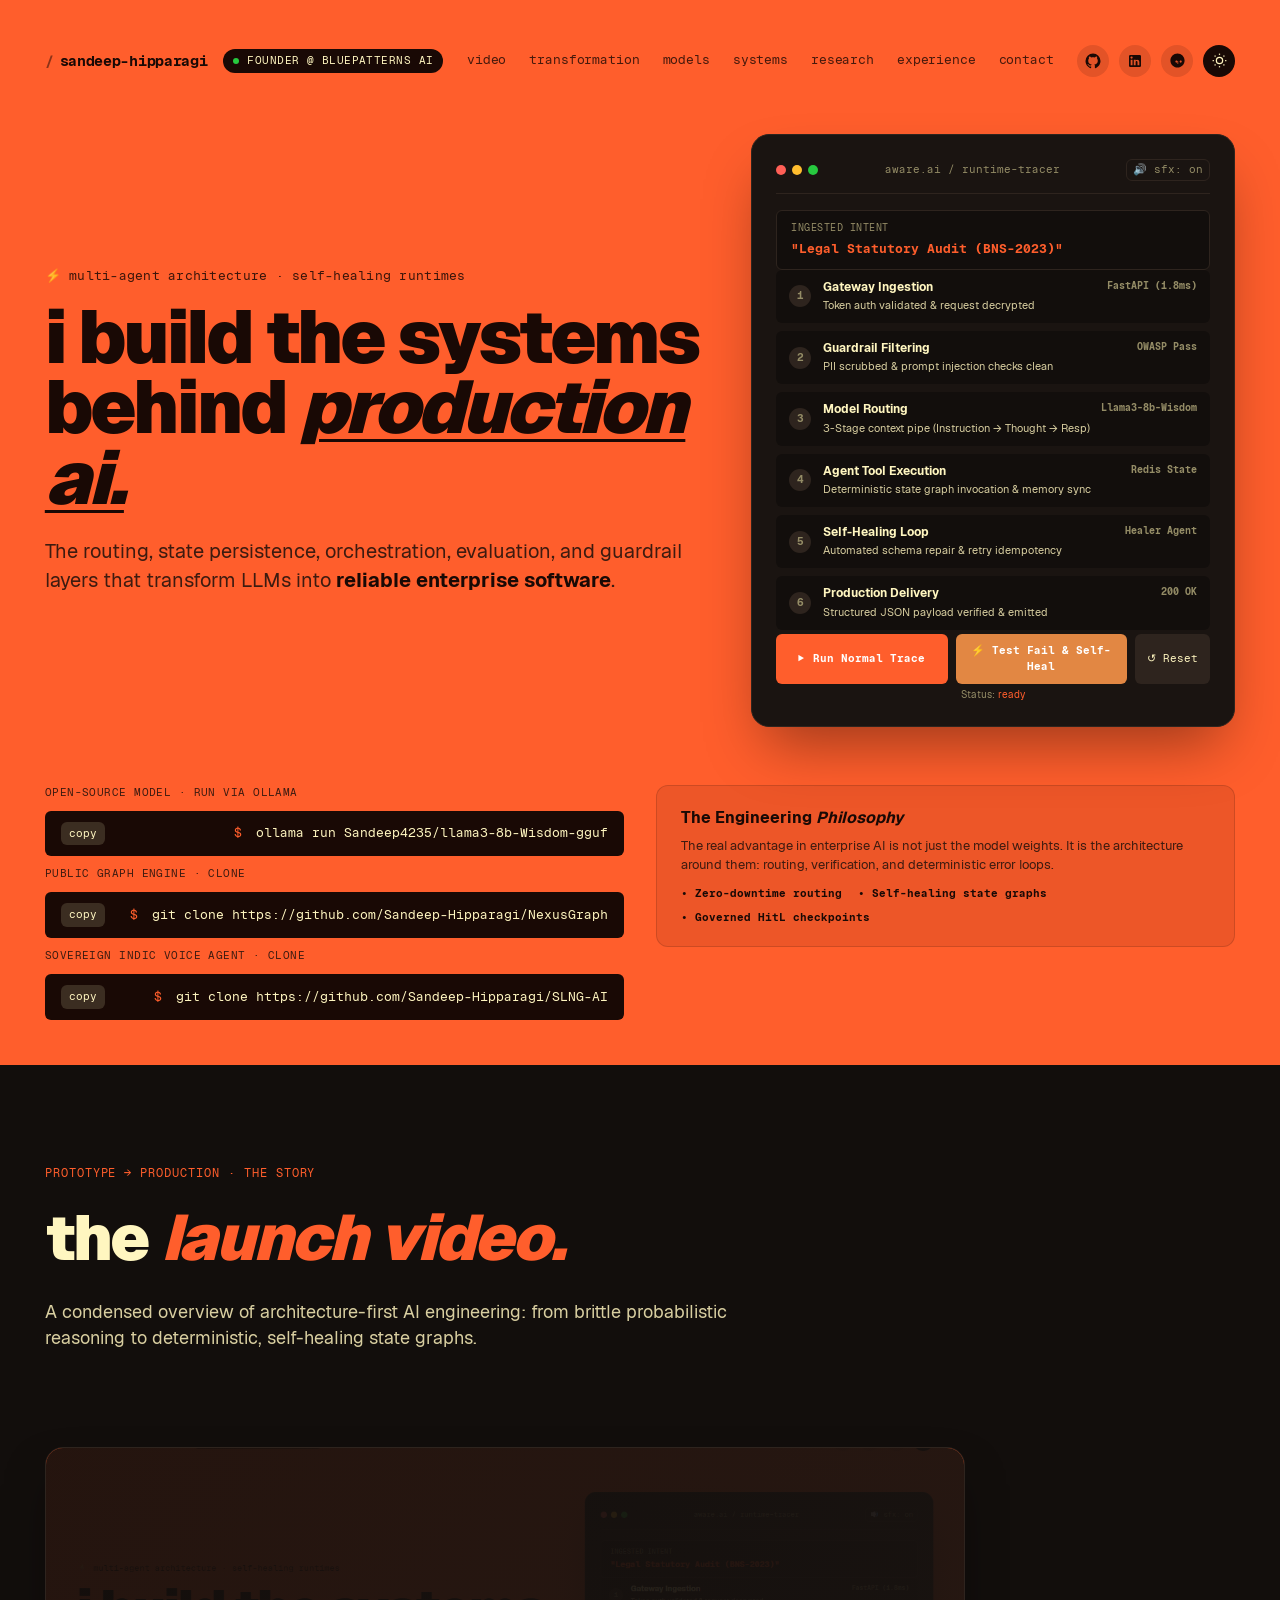
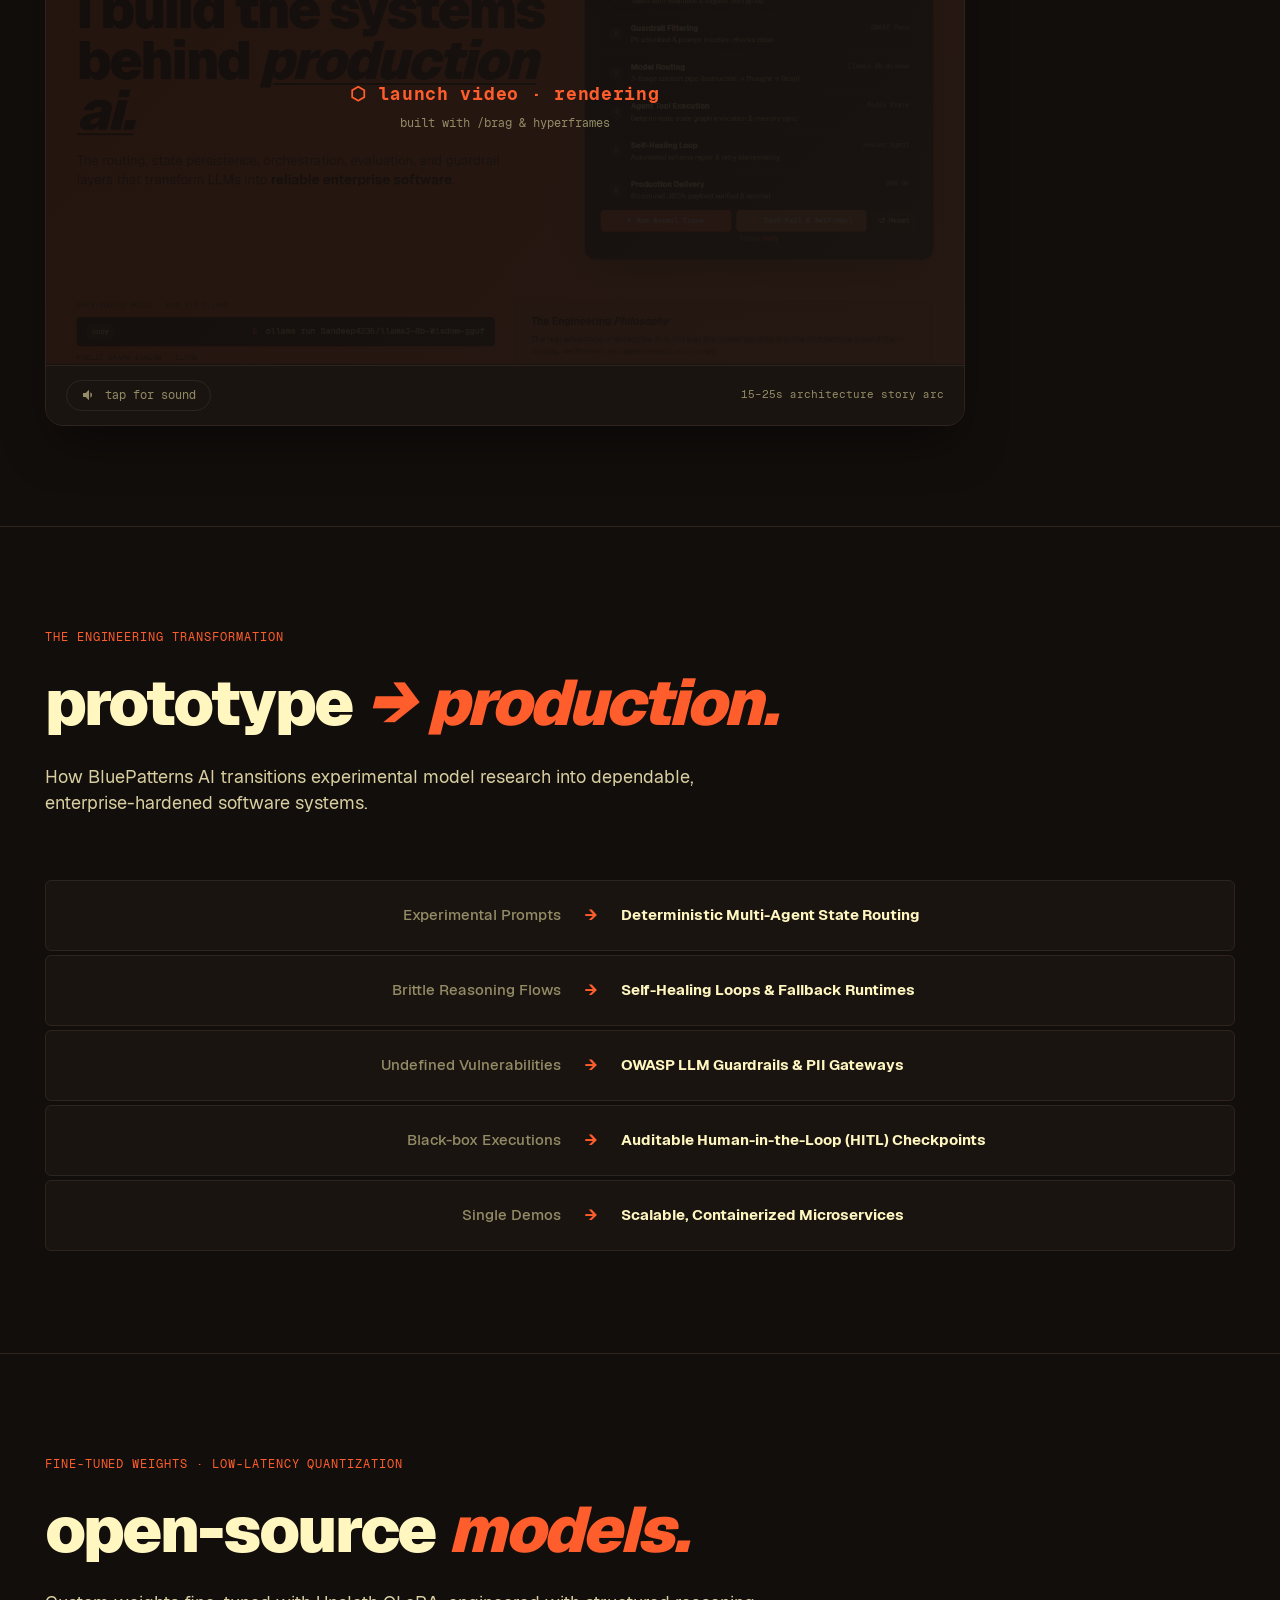
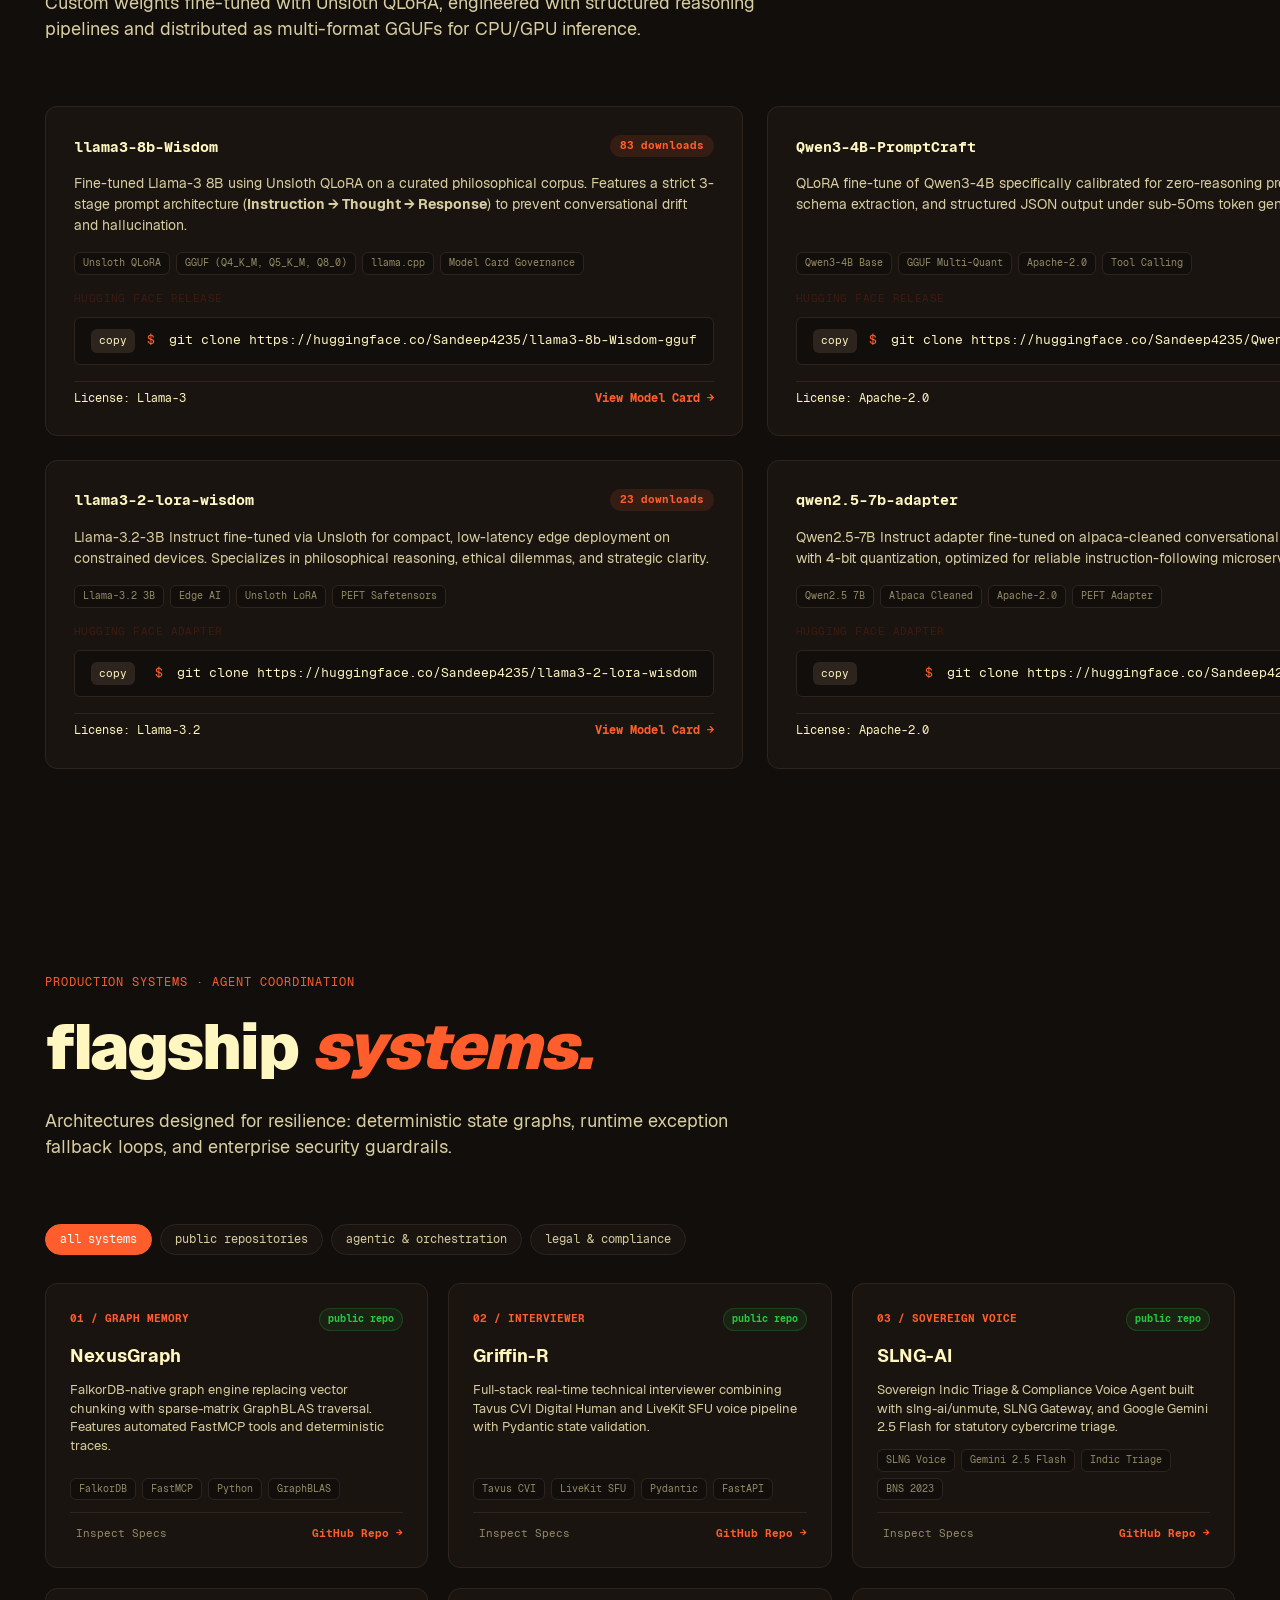
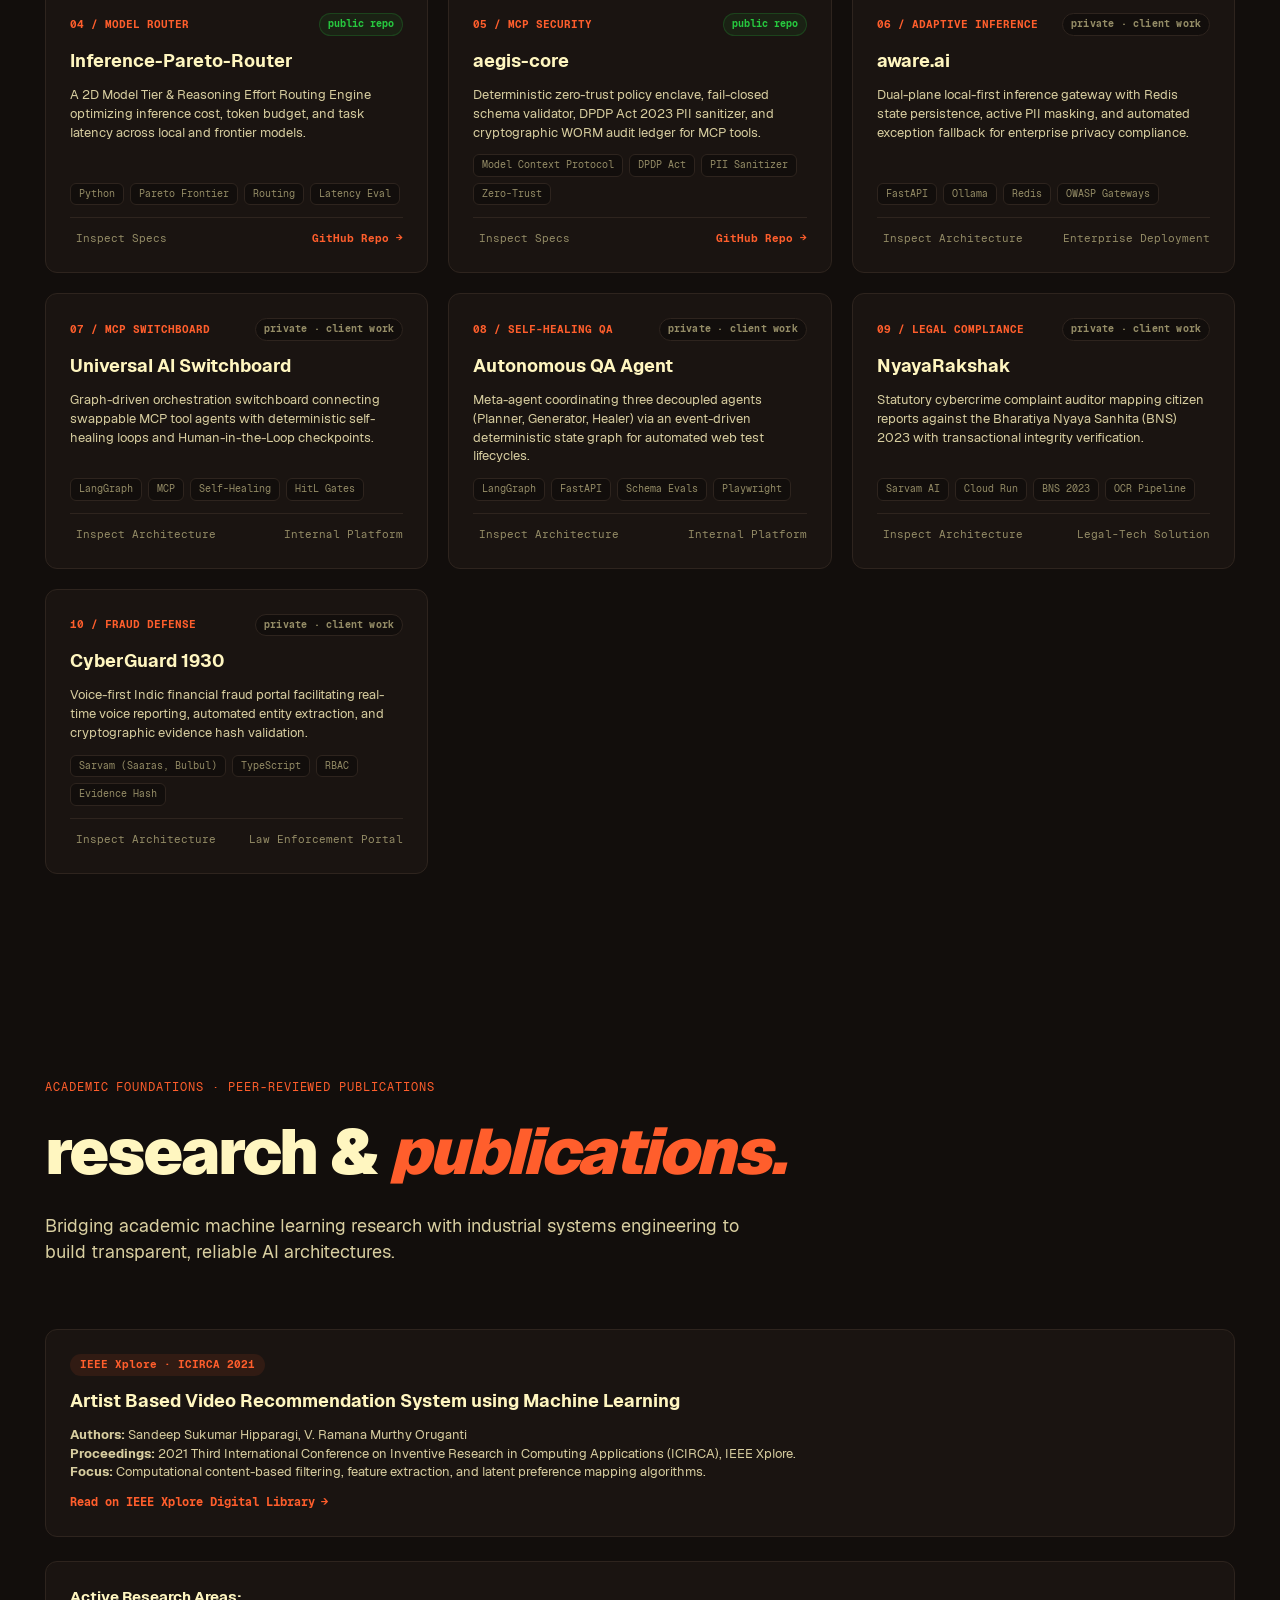
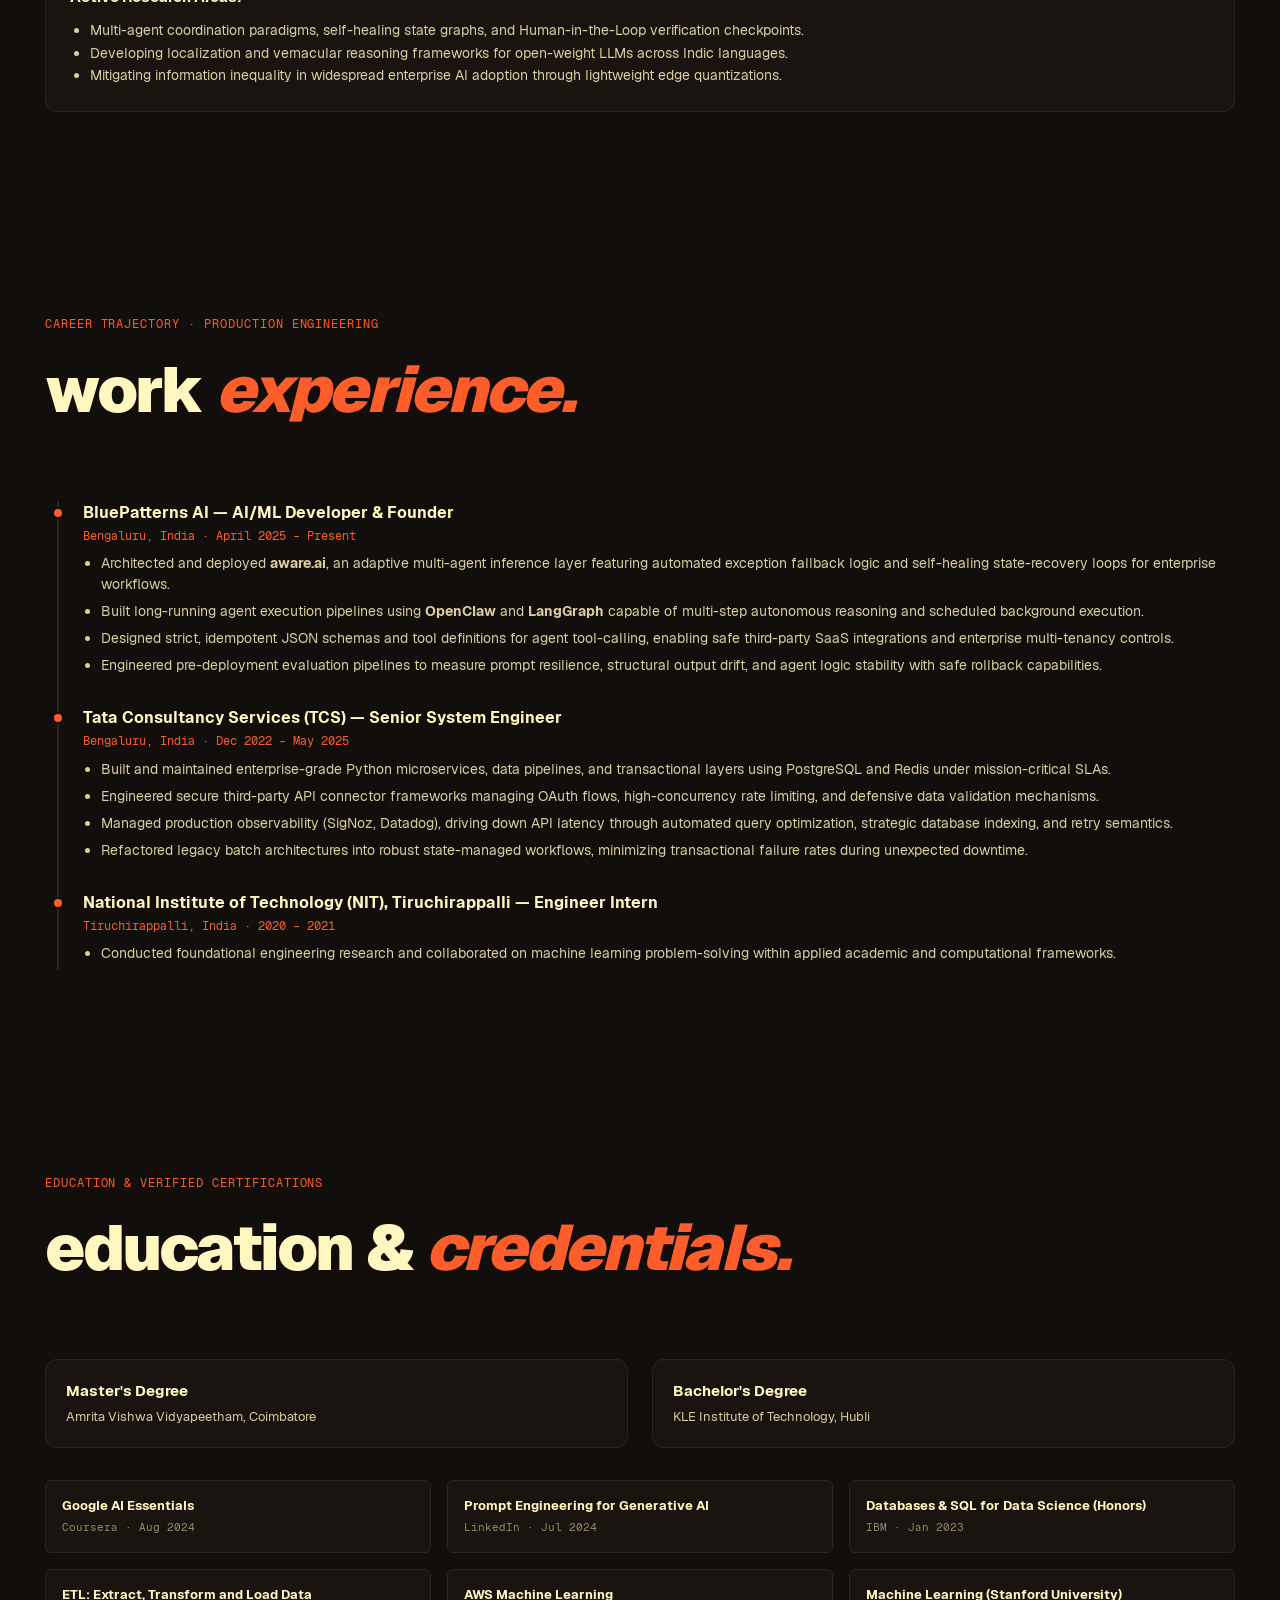
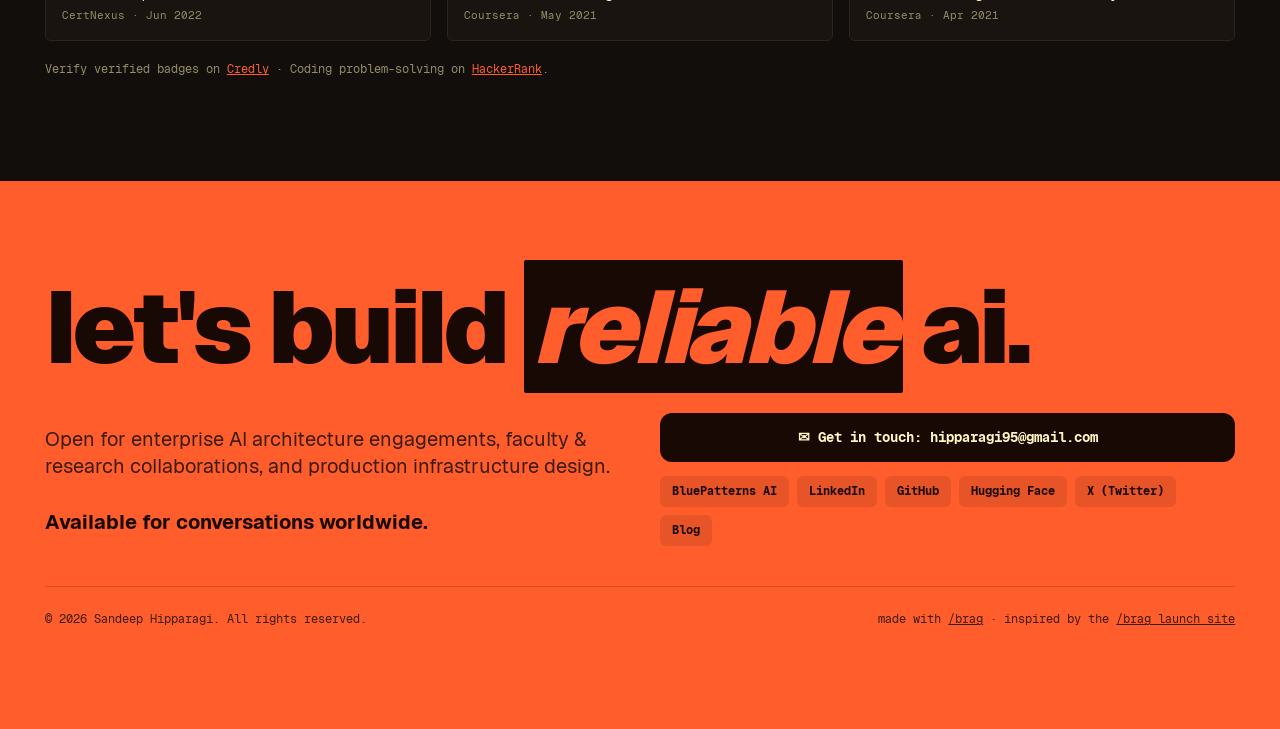
==== commit eefec986: "feat: rebuild profile and site around /brag design language" ====
--- a/portfolio/index.html
+++ b/portfolio/index.html
@@ -2,602 +2,12 @@
 <html lang="en">
 <head>
   <meta charset="utf-8" />
-  <meta name="viewport" content="width=device-width, initial-scale=1" />
-  <title>Sandeep Hipparagi — AI Systems & Research Portfolio</title>
-  <meta name="description" content="AI/ML Developer & Researcher. Multi-Agent Systems, Self-Healing Architectures, and Production LLM Infrastructure. Founder of BluePatterns AI." />
-  <meta name="theme-color" content="#e26a3a" />
-  <meta property="og:title" content="Sandeep Hipparagi — Production AI Architect & Researcher" />
-  <meta property="og:description" content="The real advantage in AI is not just the model. It is the architecture around it." />
-  <meta property="og:type" content="website" />
-  
-  <link rel="preconnect" href="https://fonts.googleapis.com" />
-  <link rel="preconnect" href="https://fonts.gstatic.com" crossorigin />
-  <link href="https://fonts.googleapis.com/css2?family=Geist:wght@400;500;600;700;900&family=Geist+Mono:wght@400;500;600;700&display=swap" rel="stylesheet" />
-  <link rel="stylesheet" href="styles.css" />
+  <meta http-equiv="refresh" content="0; url=../" />
+  <title>Sandeep Hipparagi — redirecting…</title>
+  <link rel="canonical" href="https://sandeep-hipparagi.github.io/Sandeep-Hipparagi/" />
+  <script>window.location.replace('../');</script>
 </head>
-<body>
-  <a class="skip-link" href="#main">skip to content</a>
-
-  <!-- ============================================================
-       HERO SECTION
-       ============================================================ -->
-  <header class="hero">
-    <div class="topbar">
-      <div class="topbar-left">
-        <span class="mark"><span class="slash">/</span>sandeep-hipparagi</span>
-        <span class="status-pill"><span class="pulse-dot"></span> Founder @ BluePatterns AI</span>
-      </div>
-      <nav aria-label="primary">
-        <a href="#models">models</a>
-        <a href="#systems">systems</a>
-        <a href="#simulator">tracer</a>
-        <a href="#research">research</a>
-        <a href="#experience">experience</a>
-        <a href="#contact">contact</a>
-      </nav>
-      <div class="topbar-actions">
-        <a class="icon-btn" href="https://github.com/Sandeep-Hipparagi" target="_blank" rel="noopener" aria-label="GitHub Profile" title="GitHub">
-          <svg width="18" height="18" viewBox="0 0 24 24" fill="currentColor"><path d="M12 2A10 10 0 0 0 2 12c0 4.42 2.87 8.17 6.84 9.5.5.08.66-.23.66-.5v-1.69c-2.77.6-3.36-1.34-3.36-1.34-.46-1.16-1.11-1.47-1.11-1.47-.91-.62.07-.6.07-.6 1 .07 1.53 1.03 1.53 1.03.87 1.52 2.34 1.07 2.91.83.09-.65.35-1.09.63-1.34-2.22-.25-4.55-1.11-4.55-4.92 0-1.11.38-2 1.03-2.71-.1-.25-.45-1.29.1-2.64 0 0 .84-.27 2.75 1.02.79-.22 1.65-.33 2.5-.33.85 0 1.71.11 2.5.33 1.91-1.29 2.75-1.02 2.75-1.02.55 1.35.2 2.39.1 2.64.65.71 1.03 1.6 1.03 2.71 0 3.82-2.34 4.66-4.57 4.91.36.31.69.92.69 1.85V21c0 .27.16.59.67.5C19.14 20.16 22 16.42 22 12A10 10 0 0 0 12 2z"/></svg>
-        </a>
-        <a class="icon-btn" href="https://linkedin.com/in/sandeephipparagi" target="_blank" rel="noopener" aria-label="LinkedIn Profile" title="LinkedIn">
-          <svg width="16" height="16" viewBox="0 0 24 24" fill="currentColor"><path d="M19 3a2 2 0 0 1 2 2v14a2 2 0 0 1-2 2H5a2 2 0 0 1-2-2V5a2 2 0 0 1 2-2h14m-.5 15.5v-5.3a3.26 3.26 0 0 0-3.26-3.26c-.85 0-1.84.52-2.28 1.3v-1.11h-2.79v8.37h2.79v-4.93c0-.77.62-1.4 1.39-1.4a1.4 1.4 0 0 1 1.4 1.4v4.93h2.75M6.88 8.56a1.68 1.68 0 0 0 1.68-1.68c0-.93-.75-1.69-1.68-1.69a1.69 1.69 0 0 0-1.69 1.69c0 .93.76 1.68 1.69 1.68m1.39 9.94v-8.37H5.5v8.37h2.77z"/></svg>
-        </a>
-        <a class="icon-btn" href="https://huggingface.co/Sandeep4235" target="_blank" rel="noopener" aria-label="Hugging Face Models" title="Hugging Face">
-          <svg width="17" height="17" viewBox="0 0 24 24" fill="currentColor"><path d="M12 2C6.48 2 2 6.48 2 12s4.48 10 10 10 10-4.48 10-10S17.52 2 12 2zm1 14.5c0 .28-.22.5-.5.5s-.5-.22-.5-.5v-3c0-.28.22-.5.5-.5s.5.22.5.5v3zm-4-3c0-.83.67-1.5 1.5-1.5s1.5.67 1.5 1.5-.67 1.5-1.5 1.5-1.5-.67-1.5-1.5zm6 0c0-.83.67-1.5 1.5-1.5s1.5.67 1.5 1.5-.67 1.5-1.5 1.5-1.5-.67-1.5-1.5z"/></svg>
-        </a>
-      </div>
-    </div>
-
-    <!-- Hero Main -->
-    <div class="hero-main">
-      <div class="hero-body">
-        <p class="hero-tagline"><span>⚡</span> multi-agent architecture · self-healing runtimes</p>
-        <h1 class="hero-headline">i build the systems<br/>behind <span class="emph">production ai.</span></h1>
-        <p class="hero-sub">The routing, state persistence, orchestration, and evaluation layers that transform LLMs into <strong>reliable enterprise software</strong>.</p>
-      </div>
-
-      <!-- Hero Interactive Tracer Card -->
-      <aside class="hero-sim-card" id="simulator" aria-label="Interactive State Graph Simulator">
-        <div class="sim-header">
-          <div class="sim-dots">
-            <span class="sim-dot red"></span>
-            <span class="sim-dot yellow"></span>
-            <span class="sim-dot green"></span>
-          </div>
-          <span class="sim-title">aware.ai / runtime-tracer</span>
-          <button id="sim-audio-toggle" class="sim-audio-btn" type="button" aria-pressed="true">
-            <span>🔊</span> <span class="audio-label">sfx: on</span>
-          </button>
-        </div>
-
-        <div class="sim-screen">
-          <div class="sim-query-box">
-            <span class="sim-query-label">Ingested Intent</span>
-            <span class="sim-query-text">"Legal Statutory Audit (BNS-2023)"</span>
-          </div>
-
-          <div class="sim-graph">
-            <div class="sim-step" data-step-num="1" data-state="idle">
-              <span class="step-indicator">1</span>
-              <div class="step-details">
-                <div class="step-name"><span>Gateway Ingestion</span> <span class="step-metric">FastAPI (1.8ms)</span></div>
-                <div class="step-desc">Token auth validated & request decrypted</div>
-              </div>
-            </div>
-
-            <div class="sim-step" data-step-num="2" data-state="idle">
-              <span class="step-indicator">2</span>
-              <div class="step-details">
-                <div class="step-name"><span>Guardrail Filtering</span> <span class="step-metric">OWASP Pass</span></div>
-                <div class="step-desc">PII scrubbed & prompt injection checks clean</div>
-              </div>
-            </div>
-
-            <div class="sim-step" data-step-num="3" data-state="idle">
-              <span class="step-indicator">3</span>
-              <div class="step-details">
-                <div class="step-name"><span>Model Routing</span> <span class="step-metric">Llama3-8b-Wisdom</span></div>
-                <div class="step-desc">3-Stage context pipe (Instruction → Thought → Resp)</div>
-              </div>
-            </div>
-
-            <div class="sim-step" data-step-num="4" data-state="idle">
-              <span class="step-indicator">4</span>
-              <div class="step-details">
-                <div class="step-name"><span>Agent Tool Execution</span> <span class="step-metric">Redis State</span></div>
-                <div class="step-desc">Deterministic state graph invocation & memory sync</div>
-              </div>
-            </div>
-
-            <div class="sim-step" data-step-num="5" data-state="idle">
-              <span class="step-indicator">5</span>
-              <div class="step-details">
-                <div class="step-name"><span>Self-Healing Loop</span> <span class="step-metric">Healer Agent</span></div>
-                <div class="step-desc">Automated schema repair & retry idempotency</div>
-              </div>
-            </div>
-
-            <div class="sim-step" data-step-num="6" data-state="idle">
-              <span class="step-indicator">6</span>
-              <div class="step-details">
-                <div class="step-name"><span>Production Delivery</span> <span class="step-metric">200 OK</span></div>
-                <div class="step-desc">Structured JSON payload verified & emitted</div>
-              </div>
-            </div>
-          </div>
-
-          <div class="sim-controls">
-            <button id="sim-run-btn" class="sim-trigger-btn" type="button">▶ Run Normal Trace</button>
-            <button id="sim-fail-btn" class="sim-trigger-btn" style="background: #e28743;" type="button">⚡ Test Fail & Self-Heal</button>
-            <button id="sim-reset-btn" class="sim-reset-btn" type="button">↺ Reset</button>
-          </div>
-          <div style="font-size: 10px; color: var(--dark-ink-dim); text-align: center;">Status: <span id="sim-status-text" style="color: var(--dark-accent);">ready</span></div>
-        </div>
-      </aside>
-    </div>
-
-    <!-- Hero Footer -->
-    <div class="hero-foot">
-      <div class="install-stack">
-        <span class="install-label">open-source model · run on CPU or GPU via Ollama</span>
-        <pre class="install" aria-label="Run Wisdom Model command"><span class="copy-wrap"><button class="copy" type="button" data-copy="ollama run Sandeep4235/llama3-8b-Wisdom">copy</button></span><code><span class="prompt">$</span> ollama run Sandeep4235/llama3-8b-Wisdom</code></pre>
-        <span class="install-label">graph-driven orchestration switchboard</span>
-        <pre class="install" aria-label="Clone Switchboard command"><span class="copy-wrap"><button class="copy" type="button" data-copy="git clone https://github.com/Sandeep-Hipparagi/Universal-AI-Switchboard">copy</button></span><code><span class="prompt">$</span> git clone https://github.com/Sandeep-Hipparagi/Universal-AI-Switchboard</code></pre>
-        <span class="install-label">recent public repo · clone</span>
-        <pre class="install" aria-label="Clone SLNG-AI command"><span class="copy-wrap"><button class="copy" type="button" data-copy="git clone https://github.com/Sandeep-Hipparagi/SLNG-AI">copy</button></span><code><span class="prompt">$</span> git clone https://github.com/Sandeep-Hipparagi/SLNG-AI</code></pre>
-      </div>
-
-      <aside class="hlb-card">
-        <h2 class="hlb-title">The Engineering <em>Philosophy</em></h2>
-        <p class="hlb-copy">The real advantage in enterprise AI is not just the model weights. It is the architecture around them: routing, verification, and deterministic error loops.</p>
-        <ul class="hlb-facts">
-          <li>Zero-downtime routing</li>
-          <li>Self-healing state graphs</li>
-          <li>Governed HitL checkpoints</li>
-        </ul>
-      </aside>
-    </div>
-  </header>
-
-  <!-- ============================================================
-       MAIN SECTIONS
-       ============================================================ -->
-  <main id="main">
-
-    <!-- SECTION 1: OPEN-SOURCE MODELS & GGUFS -->
-    <section class="section" id="models" aria-labelledby="models-title">
-      <div class="section-head">
-        <div>
-          <p class="section-eyebrow">fine-tuned weights · low-latency quantization</p>
-          <h2 class="section-title" id="models-title">open-source <em>models.</em></h2>
-        </div>
-        <p class="section-desc">Custom weights fine-tuned with Unsloth QLoRA, engineered with structured reasoning pipelines and distributed as multi-format GGUFs for CPU/GPU inference.</p>
-      </div>
-
-      <div class="spotlight-grid">
-        <!-- Model 1 -->
-        <article class="spotlight-card">
-          <div class="card-top">
-            <span class="card-cmd">llama3-8b-Wisdom</span>
-            <span class="card-badge">Hugging Face • GGUF</span>
-          </div>
-          <p class="card-summary">Fine-tuned Llama-3 8B using Unsloth QLoRA on a curated philosophical corpus. Features a strict 3-stage prompt architecture (<strong>Instruction → Thought → Response</strong>) to completely prevent conversational drift and hallucination.")</p>
-          
-          <div class="tech-pills">
-            <span class="tech-pill">Unsloth QLoRA</span>
-            <span class="tech-pill">GGUF (Q4_K_M, Q5_K_M, Q8_0)</span>
-            <span class="tech-pill">llama.cpp</span>
-            <span class="tech-pill">Model Card Governance</span>
-          </div>
-
-          <div class="install-stack card-install">
-            <span class="install-label">hugging face release</span>
-            <pre class="install"><span class="copy-wrap"><button class="copy" type="button" data-copy="git clone https://huggingface.co/Sandeep4235/llama3-8b-Wisdom">copy</button></span><code><span class="prompt">$</span> git clone https://huggingface.co/Sandeep4235/llama3-8b-Wisdom</code></pre>
-          </div>
-        </article>
-
-        <!-- Model 2 -->
-        <article class="spotlight-card">
-          <div class="card-top">
-            <span class="card-cmd">Qwen3-4B-PromptCraft</span>
-            <span class="card-badge">Apache 2.0 • Zero-Reasoning</span>
-          </div>
-          <p class="card-summary">Zero-reasoning prompt engineering model fine-tuned on thousands of synthetic instruction pairs. Specifically suppresses internal reasoning tokens to output deterministic, production-ready system prompts with built-in OWASP security mitigations.</p>
-          
-          <div class="tech-pills">
-            <span class="tech-pill">Qwen3 Fine-Tune</span>
-            <span class="tech-pill">OWASP LLM Top 10</span>
-            <span class="tech-pill">Token Suppression</span>
-            <span class="tech-pill">Transformers Runtime</span>
-          </div>
-
-          <div class="install-stack card-install">
-            <span class="install-label">hugging face release</span>
-            <pre class="install"><span class="copy-wrap"><button class="copy" type="button" data-copy="git clone https://huggingface.co/Sandeep4235/Qwen3-4B-PromptCraft">copy</button></span><code><span class="prompt">$</span> git clone https://huggingface.co/Sandeep4235/Qwen3-4B-PromptCraft</code></pre>
-          </div>
-        </article>
-
-        <!-- Model 3: SLNG-AI Adapter -->
-        <article class="spotlight-card">
-          <div class="card-top">
-            <span class="card-cmd">SLNG-AI Adapter</span>
-            <span class="card-badge">GitHub • Adapter</span>
-          </div>
-          <p class="card-summary">Adapter and integration patterns for the SLNG-AI sovereign voice gateway. Provides tooling to connect speech ingestion to local and cloud LLMs and route triage workflows securely.</p>
-          
-          <div class="tech-pills">
-            <span class="tech-pill">SLNG Gateway</span>
-            <span class="tech-pill">Voice Triage</span>
-            <span class="tech-pill">Gemini 2.5 Flash</span>
-            <span class="tech-pill">Compliance Workflows</span>
-          </div>
-
-          <div class="install-stack card-install">
-            <span class="install-label">github repo</span>
-            <pre class="install"><span class="copy-wrap"><button class="copy" type="button" data-copy="git clone https://github.com/Sandeep-Hipparagi/SLNG-AI">copy</button></span><code><span class="prompt">$</span> git clone https://github.com/Sandeep-Hipparagi/SLNG-AI</code></pre>
-            <span class="install-label">hugging face (if adapter released)</span>
-            <pre class="install"><span class="copy-wrap"><button class="copy" type="button" data-copy="https://huggingface.co/Sandeep4235">copy</button></span><code><span class="prompt">↳</span> https://huggingface.co/Sandeep4235</code></pre>
-          </div>
-        </article>
-      </div>
-    </section>
-
-    <!-- SECTION 2: PRODUCTION SYSTEMS & MULTI-AGENT GALLERY -->
-    <section class="section" id="systems" aria-labelledby="systems-title">
-      <div class="section-head">
-        <div>
-          <p class="section-eyebrow">eight systems · multi-agent coordination</p>
-          <h2 class="section-title" id="systems-title">what production <em>systems</em> look like.</h2>
-        </div>
-        <p class="section-desc">Click any card to inspect its architecture, state persistence model, and guardrails.</p>
-      </div>
-
-      <!-- Filter Bar -->
-      <div class="filter-bar">
-        <button class="filter-btn" type="button" data-filter="all" data-active="true">All Systems</button>
-        <button class="filter-btn" type="button" data-filter="orchestration">Multi-Agent & Routing</button>
-        <button class="filter-btn" type="button" data-filter="legal">Legal & GovTech</button>
-        <button class="filter-btn" type="button" data-filter="evals">Testing & Evals</button>
-      </div>
-
-      <!-- Gallery Bento Grid -->
-      <div class="gallery-grid">
-        <!-- System 1 -->
-        <article class="gallery-card" data-category="orchestration">
-          <div class="card-header-row">
-            <span class="card-number">01</span>
-            <span class="card-cat">Routing Engine</span>
-          </div>
-          <h3 class="card-title">Aware.ai</h3>
-          <p class="card-desc">Dual-plane local-first inference router with Redis state persistence, dynamic PII detection, and automated agent health checks in a Docker monorepo.</p>
-          <ul class="card-features">
-            <li>FastAPI + Ollama dual plane</li>
-            <li>In-flight PII masking</li>
-            <li>Tunable privacy levels</li>
-          </ul>
-          <div class="card-footer">
-            <button class="card-link" type="button" data-inspect="aware">Inspect Architecture →</button>
-            <span style="color: var(--dark-ink-dim);">Docker / Redis</span>
-          </div>
-        </article>
-
-        <!-- System 2 -->
-        <article class="gallery-card" data-category="orchestration">
-          <div class="card-header-row">
-            <span class="card-number">02</span>
-            <span class="card-cat">MCP Swappable</span>
-          </div>
-          <h3 class="card-title">Universal AI Switchboard</h3>
-          <p class="card-desc">Decoupled generative AI architecture connected via Model Context Protocol (MCP). Replaces models and tools with zero code rewrites.</p>
-          <ul class="card-features">
-            <li>Lego bricks over MCP</li>
-            <li>Self-healing state loops</li>
-            <li>Mandatory HitL safety gates</li>
-          </ul>
-          <div class="card-footer">
-            <button class="card-link" type="button" data-inspect="switchboard">Inspect Architecture →</button>
-            <span style="color: var(--dark-ink-dim);">LangGraph / MCP</span>
-          </div>
-        </article>
-
-        <!-- System 3 -->
-        <article class="gallery-card" data-category="evals">
-          <div class="card-header-row">
-            <span class="card-number">03</span>
-            <span class="card-cat">Autonomous QA</span>
-          </div>
-          <h3 class="card-title">QA Meta-Agent</h3>
-          <p class="card-desc">Autonomous test engineering agent accepting a single URL and coordinating Planner, Generator, and Healer sub-agents without human intervention.</p>
-          <ul class="card-features">
-            <li>Deterministic state graph</li>
-            <li>Automated test repair</li>
-            <li>Coverage gate verification</li>
-          </ul>
-          <div class="card-footer">
-            <button class="card-link" type="button" data-inspect="qa-agent">Inspect Architecture →</button>
-            <span style="color: var(--dark-ink-dim);">OpenClaw / State</span>
-          </div>
-        </article>
-
-        <!-- System 4 -->
-        <article class="gallery-card" data-category="legal">
-          <div class="card-header-row">
-            <span class="card-number">04</span>
-            <span class="card-cat">Legal GovTech</span>
-          </div>
-          <h3 class="card-title">NyayaRakshak</h3>
-          <p class="card-desc">Sovereign legal complaint auditor using Sarvam AI (Aarya, Akshar) validating complaints against the <strong>Bharatiya Nyaya Sanhita 2023</strong>.</p>
-          <ul class="card-features">
-            <li>Cloud Run multi-stage pipe</li>
-            <li>Document OCR extraction</li>
-            <li>Procedural defect reporter</li>
-          </ul>
-          <div class="card-footer">
-            <button class="card-link" type="button" data-inspect="nyayarakshak">Inspect Architecture →</button>
-            <span style="color: var(--dark-ink-dim);">Sarvam AI / GCP</span>
-          </div>
-        </article>
-
-        <!-- System 5 -->
-        <article class="gallery-card" data-category="legal">
-          <div class="card-header-row">
-            <span class="card-number">05</span>
-            <span class="card-cat">Indic Voice</span>
-          </div>
-          <h3 class="card-title">CyberGuard 1930</h3>
-          <p class="card-desc">Voice-first financial fraud reporting portal supporting Indic vernacular languages via Sarvam AI, reducing fraud response times for senior citizens.</p>
-          <ul class="card-features">
-            <li>Multilingual voice interface</li>
-            <li>APK scam pattern analysis</li>
-            <li>Evidence hash validation</li>
-          </ul>
-          <div class="card-footer">
-            <button class="card-link" type="button" data-inspect="cyberguard">Inspect Architecture →</button>
-            <span style="color: var(--dark-ink-dim);">TypeScript / Voice</span>
-          </div>
-        </article>
-
-        <!-- System 6 -->
-        <article class="gallery-card" data-category="evals">
-          <div class="card-header-row">
-            <span class="card-number">06</span>
-            <span class="card-cat">Education AI</span>
-          </div>
-          <h3 class="card-title">EduTech AI Tutor</h3>
-          <p class="card-desc">Role-based learning portal grounded in real NCERT textbooks. Generates educational diagrams and alerts educators to struggling students in real time.</p>
-          <ul class="card-features">
-            <li>Grounded in textbook data</li>
-            <li>Student/Teacher/Parent portals</li>
-            <li>Live engagement analytics</li>
-          </ul>
-          <div class="card-footer">
-            <button class="card-link" type="button" data-inspect="edutech">Inspect Architecture →</button>
-            <span style="color: var(--dark-ink-dim);">Python / RAG</span>
-          </div>
-        </article>
-
-        <!-- System 7: SLNG-AI -->
-        <article class="gallery-card" data-category="orchestration">
-          <div class="card-header-row">
-            <span class="card-number">07</span>
-            <span class="card-cat">Sovereign Voice</span>
-          </div>
-          <h3 class="card-title">SLNG-AI</h3>
-          <p class="card-desc">Sovereign Indic triage & compliance voice agent built with the SLNG Sovereign Speech Gateway and Google Gemini 2.5 Flash for production-grade voice workflows.</p>
-          <ul class="card-features">
-            <li>Sovereign Speech Gateway integration</li>
-            <li>Real-time voice triage & routing</li>
-            <li>Compliance-first workflow templates</li>
-          </ul>
-          <div class="card-footer">
-            <button class="card-link" type="button" data-inspect="slng-ai">Inspect Architecture →</button>
-            <span style="color: var(--dark-ink-dim);">Python / Voice</span>
-          </div>
-        </article>
-      </div>
-    </section>
-
-    <!-- SECTION 3: RESEARCH & ACADEMIC BACKGROUND -->
-    <section class="section" id="research" aria-labelledby="research-title">
-      <div class="section-head">
-        <div>
-          <p class="section-eyebrow">ieee publication · academic pedigree</p>
-          <h2 class="section-title" id="research-title">research & <em>theory.</em></h2>
-        </div>
-        <p class="section-desc">Bridging rigorous theoretical foundations with modern production scale.</p>
-      </div>
-
-      <div class="research-container">
-        <div class="paper-card">
-          <span class="paper-badge">✓ IEEE Published</span>
-          <h3 class="paper-title">Artist Based Video Recommendation System using Machine Learning</h3>
-          <p class="paper-abstract">Designed and evaluated machine learning recommendation pipelines utilizing collaborative filtering and semantic content clustering to deliver personalized multimedia discovery with minimal latency.</p>
-          
-          <div style="border-top: 1px solid var(--dark-rule); padding-top: 16px; margin-top: 8px;">
-            <p style="font-family: 'Geist Mono', monospace; font-size: 11px; text-transform: uppercase; color: var(--dark-accent); margin: 0 0 6px 0;">Active Research Vectors</p>
-            <p style="font-size: 13px; color: var(--dark-ink-soft); margin: 0; line-height: 1.6;">
-              • Mitigating information inequality in widespread commercial AI dominance<br/>
-              • Developing localization and vernacular reasoning frameworks for open-weight LLMs<br/>
-              • Multi-agent coordination paradigms and self-healing state graph runtimes
-            </p>
-          </div>
-        </div>
-
-        <div class="academic-sidebar">
-          <div class="academic-card">
-            <h4>Master's Degree (M.Tech)</h4>
-            <p>Amrita Vishwa Vidyapeetham, Coimbatore</p>
-          </div>
-          <div class="academic-card">
-            <h4>Bachelor's Degree (B.E.)</h4>
-            <p>KLE Institute of Technology, Hubli</p>
-          </div>
-        </div>
-      </div>
-    </section>
-
-    <!-- SECTION 4: ENTERPRISE EXPERIENCE TIMELINE -->
-    <section class="section" id="experience" aria-labelledby="experience-title">
-      <div class="section-head">
-        <div>
-          <p class="section-eyebrow">proven track record · mission-critical systems</p>
-          <h2 class="section-title" id="experience-title">engineering <em>history.</em></h2>
-        </div>
-        <p class="section-desc">From high-concurrency microservices at TCS to autonomous agent systems at BluePatterns AI.</p>
-      </div>
-
-      <div class="timeline">
-        <!-- Job 1 -->
-        <article class="timeline-card">
-          <div class="timeline-meta">
-            <span class="timeline-company">BluePatterns AI</span>
-            <span class="timeline-role">Founder & AI/ML Developer</span>
-            <span class="timeline-date">Apr 2025 — Present • Bengaluru</span>
-          </div>
-          <div class="timeline-content">
-            <ul>
-              <li>Architected and deployed aware.ai, an adaptive multi-agent inference layer featuring automated exception fallback logic and self-healing state-recovery loops for enterprise workflows.</li>
-              <li>Engineered long-running execution pipelines using OpenClaw and LangGraph capable of multi-step autonomous reasoning and scheduled background execution.</li>
-              <li>Designed strict, idempotent JSON schemas and tool definitions for agent tool-calling, enabling safe third-party SaaS integrations with multi-tenant access control.</li>
-              <li>Engineered pre-deployment evaluation pipelines measuring prompt resilience, structural output drift, and agent logic stability with safe rollback capabilities.</li>
-            </ul>
-          </div>
-        </article>
-
-        <!-- Job 2 -->
-        <article class="timeline-card">
-          <div class="timeline-meta">
-            <span class="timeline-company">Tata Consultancy Services</span>
-            <span class="timeline-role">Senior System Engineer</span>
-            <span class="timeline-date">Dec 2022 — May 2025 • Bengaluru</span>
-          </div>
-          <div class="timeline-content">
-            <ul>
-              <li>Built and maintained enterprise-grade Python microservices, data pipelines, and transactional layers using PostgreSQL and Redis under strict mission-critical SLAs.</li>
-              <li>Engineered secure third-party API connector frameworks managing OAuth flows, high-concurrency rate limiting, and defensive data validation mechanisms.</li>
-              <li>Reduced API latency through targeted database indexing and automated query optimization while establishing observability with SigNoz and Datadog.</li>
-              <li>Spearheaded refactoring of legacy batch processes to incorporate robust state management, minimizing transactional failures during unexpected downtime.</li>
-            </ul>
-          </div>
-        </article>
-
-        <!-- Job 3 -->
-        <article class="timeline-card">
-          <div class="timeline-meta">
-            <span class="timeline-company">NIT Tiruchirappalli</span>
-            <span class="timeline-role">Engineer Intern</span>
-            <span class="timeline-date">2020 — 2021 • Tiruchirappalli</span>
-          </div>
-          <div class="timeline-content">
-            <ul>
-              <li>Conducted foundational engineering research and collaborated on machine learning problem-solving within applied academic and computational frameworks.</li>
-            </ul>
-          </div>
-        </article>
-      </div>
-    </section>
-
-    <!-- SECTION 5: CREDENTIALS & GITHUB ANALYTICS -->
-    <section class="section" id="credentials" aria-labelledby="creds-title">
-      <div class="section-head">
-        <div>
-          <p class="section-eyebrow">continuous mastery · industry certifications</p>
-          <h2 class="section-title" id="creds-title">credentials & <em>code.</em></h2>
-        </div>
-        <p class="section-desc">Industry credentials from Google, Stanford, IBM, and live GitHub contributions.</p>
-      </div>
-
-      <div class="certs-grid">
-        <div class="cert-card">
-          <span class="cert-name">Google AI Essentials</span>
-          <span class="cert-issuer">Coursera • Aug 2024</span>
-        </div>
-        <div class="cert-card">
-          <span class="cert-name">Prompt Engineering for GenAI</span>
-          <span class="cert-issuer">LinkedIn • Jul 2024</span>
-        </div>
-        <div class="cert-card">
-          <span class="cert-name">Databases & SQL for Data Science (Honors)</span>
-          <span class="cert-issuer">IBM • Jan 2023</span>
-        </div>
-        <div class="cert-card">
-          <span class="cert-name">ETL: Extract, Transform & Load</span>
-          <span class="cert-issuer">CertNexus • Jun 2022</span>
-        </div>
-        <div class="cert-card">
-          <span class="cert-name">AWS Machine Learning</span>
-          <span class="cert-issuer">Coursera • May 2021</span>
-        </div>
-        <div class="cert-card">
-          <span class="cert-name">Machine Learning</span>
-          <span class="cert-issuer">Stanford University • Apr 2021</span>
-        </div>
-      </div>
-
-      <!-- GitHub Activity Stats -->
-      <div class="stats-container" style="grid-template-columns: repeat(2, 1fr);">
-        <div class="stat-item">
-          <img src="https://github-readme-stats.vercel.app/api?username=Sandeep-Hipparagi&show_icons=true&theme=radical&rank_icon=github" alt="GitHub Stats" loading="lazy" />
-        </div>
-        <div class="stat-item">
-          <img src="https://github-readme-stats.vercel.app/api/top-langs/?username=Sandeep-Hipparagi&layout=compact&theme=radical" alt="Top Languages" loading="lazy" />
-        </div>
-      </div>
-    </section>
-
-  </main>
-
-  <!-- ============================================================
-       OUTRO & FOOTER (Warm Amber Launchpad Style)
-       ============================================================ -->
-  <footer class="outro" id="contact">
-    <div class="outro-inner">
-      <h2 class="outro-headline">now let's <em>build.</em></h2>
-
-      <div class="outro-grid">
-        <p class="outro-copy">
-          Whether you need <strong>enterprise multi-agent architectures</strong>, <strong>self-healing runtime systems</strong>, or <strong>research partnerships</strong> — let's turn experimental AI into dependable production reality
-        </p>
-
-        <div class="outro-actions">
-          <div class="install-stack">
-            <span class="install-label">get in touch</span>
-            <pre class="install"><span class="copy-wrap"><button class="copy" type="button" data-copy="hipparagi95@gmail.com">copy</button></span><code><span class="prompt">$</span> mailto:hipparagi95@gmail.com</code></pre>
-          </div>
-          <div style="display: flex; gap: 12px; flex-wrap: wrap;">
-            <a class="btn-primary" href="mailto:hipparagi95@gmail.com">✉ Send Email</a>
-            <a class="btn-primary" style="background: oklch(28% 0.06 var(--hue));" href="https://github.com/Sandeep-Hipparagi" target="_blank" rel="noopener">⚡ View GitHub Profile</a>
-          </div>
-        </div>
-      </div>
-
-      <div class="social-links">
-        <a href="https://bluepatterns.ai/" target="_blank" rel="noopener">BluePatterns AI</a>
-        <a href="https://linkedin.com/in/sandeep-hipparagi" target="_blank" rel="noopener">LinkedIn</a>
-        <a href="https://github.com/Sandeep-Hipparagi" target="_blank" rel="noopener">GitHub</a>
-        <a href="https://huggingface.co/Sandeep4235" target="_blank" rel="noopener">Hugging Face</a>
-        <a href="https://twitter.com/hipparagi_here" target="_blank" rel="noopener">X / Twitter</a>
-        <a href="https://sandeephipparagi.blogspot.com/" target="_blank" rel="noopener">Blog</a>
-        <a href="https://www.credly.com/users/sandeep-sukumar-hipparagi" target="_blank" rel="noopener">Credly</a>
-        <a href="https://www.hackerrank.com/sandeeph1537" target="_blank" rel="noopener">HackerRank</a>
-      </div>
-
-      <div class="colophon">
-        <span>© 2026 Sandeep Hipparagi. Built with craft, performance, and modern web standards.</span>
-        <span>Bengaluru, Karnataka, India</span>
-      </div>
-    </div>
-  </footer>
-
-  <!-- System Inspection Native Modal Dialog -->
-  <dialog id="system-inspect-modal" class="system-modal" aria-labelledby="modal-title">
-    <h3 id="modal-title" style="margin-top: 0; color: var(--dark-accent); font-family: 'Geist Mono', monospace; font-size: 18px;"></h3>
-    <div id="modal-body" style="font-size: 14px; line-height: 1.6; color: var(--dark-ink-soft);"></div>
-    <form method="dialog">
-      <button type="submit" class="btn-primary" style="padding: 8px 16px; font-size: 13px;">Close</button>
-    </form>
-  </dialog>
-
-  <script src="main.js" defer></script>
+<body style="background:#120e0c;color:#fff6c0;font-family:sans-serif;display:flex;justify-content:center;align-items:center;height:100vh;margin:0;">
+  <p>Redirecting to <a href="../" style="color:#ff5e2c;">Sandeep Hipparagi's Portfolio</a>…</p>
 </body>
 </html>
